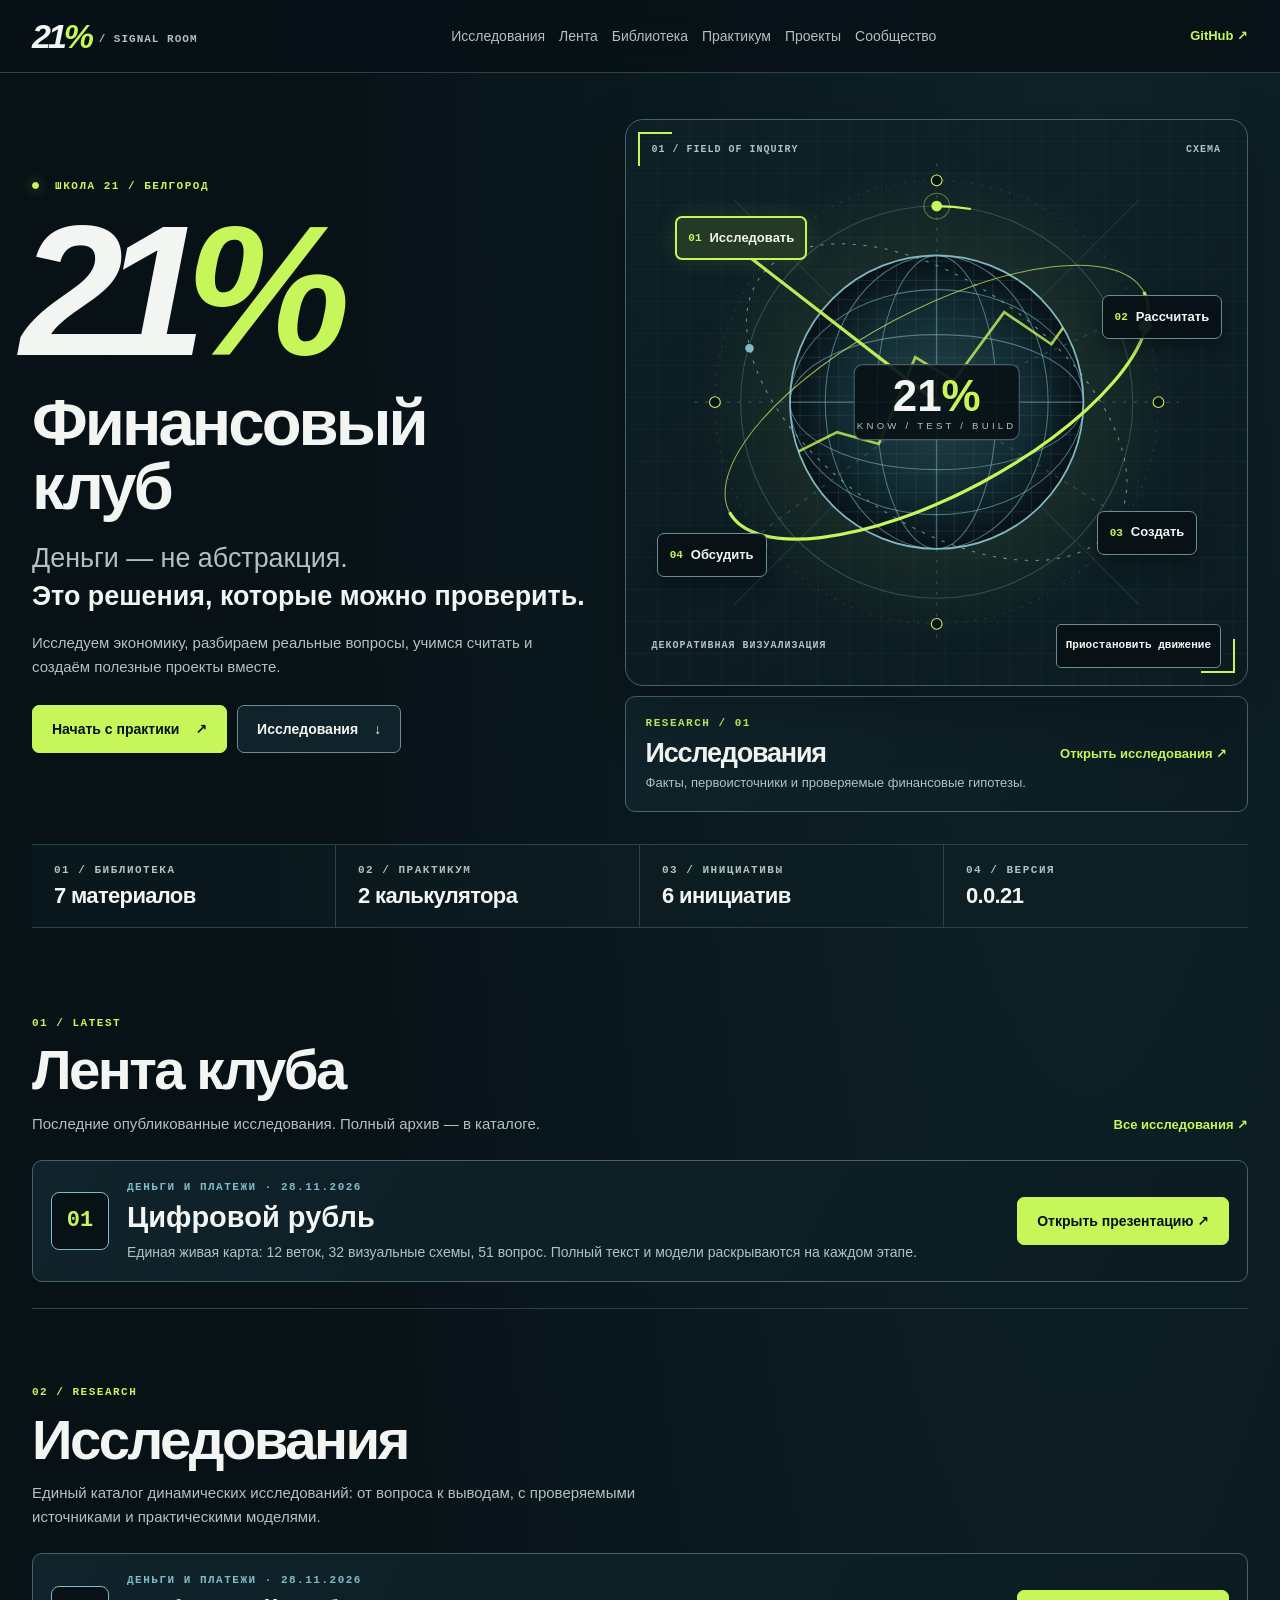
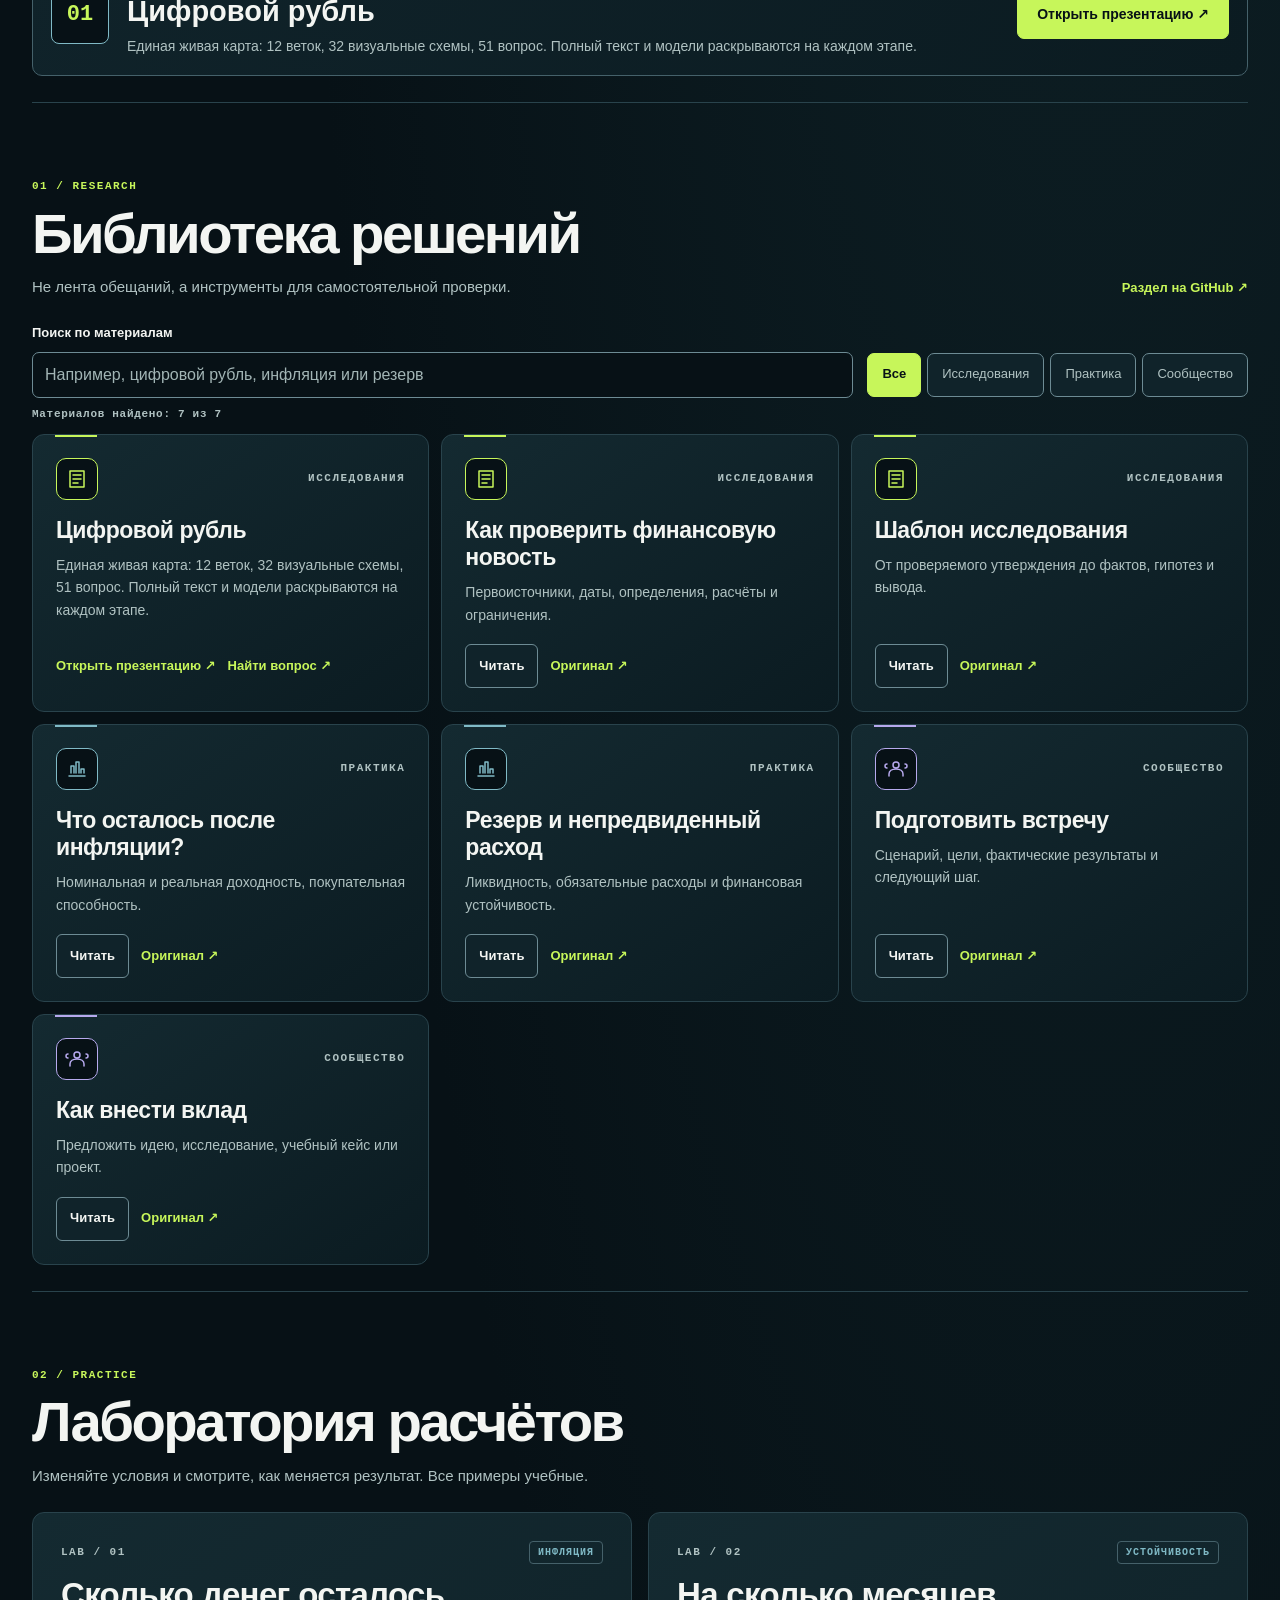
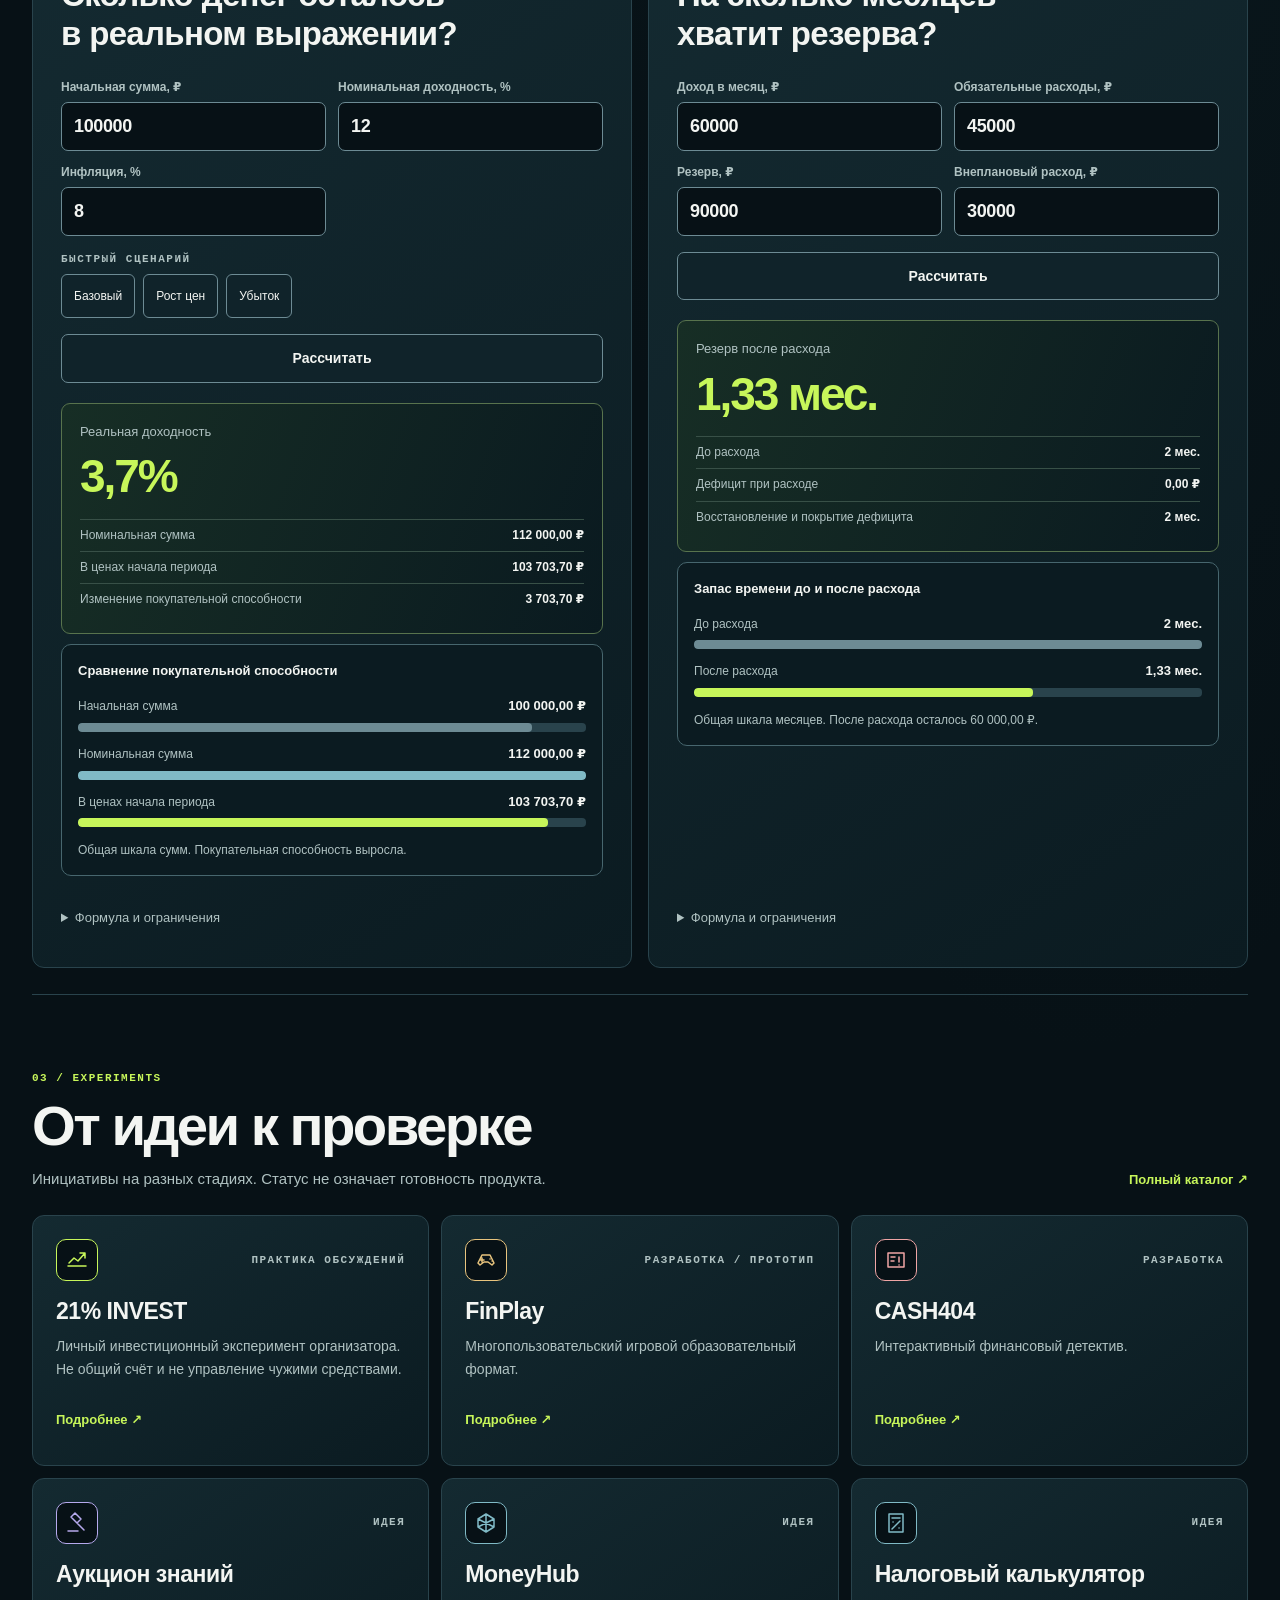
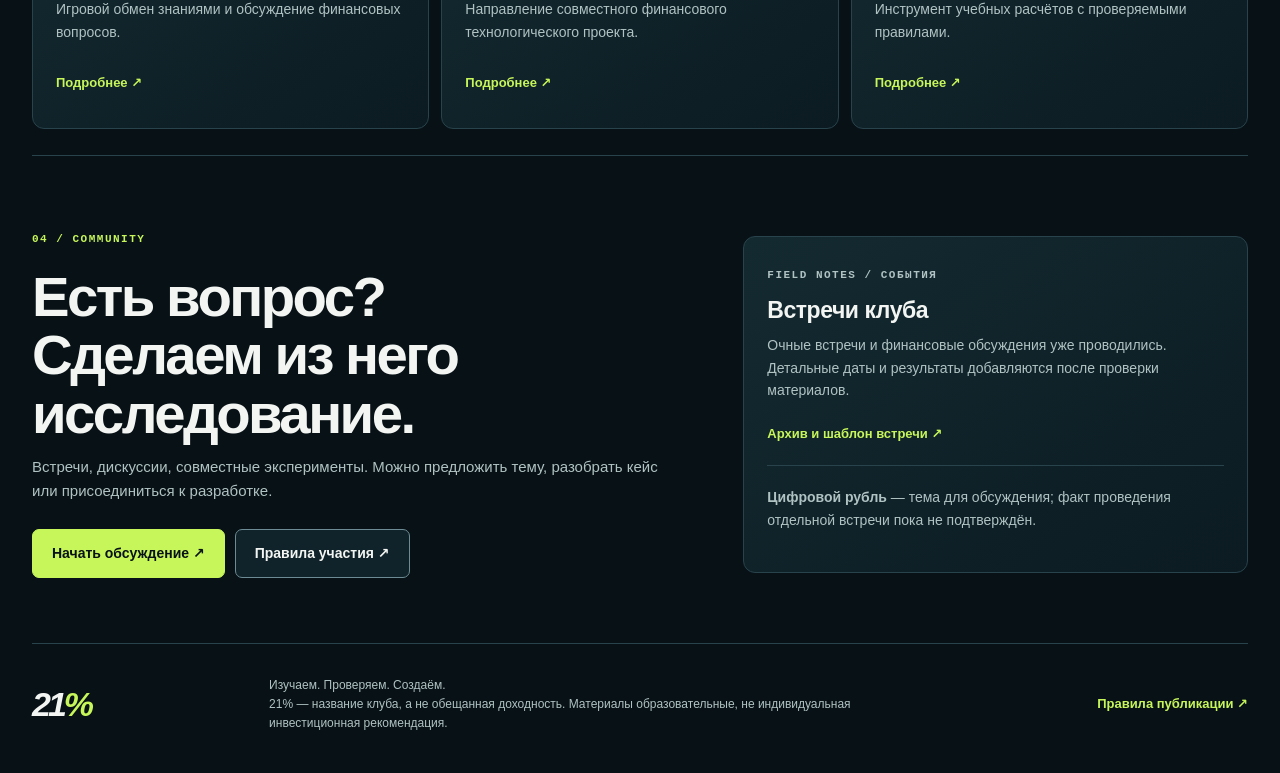
==== docs/index.html @ 333ff061 "v0.0.21 — Исправил проверку удалённой ветки замены" ====
<!doctype html>
<html lang="ru" data-motion="paused">
<head>
<meta charset="utf-8">
<meta name="viewport" content="width=device-width, initial-scale=1">
<meta name="description" content="Финансовый клуб 21% — исследования, практические задачи, эксперименты и сообщество Школы 21.">
<meta name="theme-color" content="#071116">
<link rel="canonical" href="https://sashido01.github.io/21percent/">
<meta property="og:type" content="website">
<meta property="og:locale" content="ru_RU">
<meta property="og:site_name" content="Финансовый клуб 21%">
<meta property="og:title" content="21% — SIGNAL ROOM | Финансовый клуб">
<meta property="og:description" content="Исследуем, рассчитываем, проверяем. Открытая финансовая лаборатория Школы 21.">
<meta property="og:url" content="https://sashido01.github.io/21percent/">
<meta property="og:image" content="https://sashido01.github.io/21percent/portal/social-preview.png">
<meta property="og:image:type" content="image/png">
<meta property="og:image:width" content="1280">
<meta property="og:image:height" content="640">
<meta property="og:image:alt" content="21% — Финансовый клуб Школы 21, SIGNAL ROOM.">
<meta name="twitter:card" content="summary_large_image">
<meta name="twitter:title" content="21% — SIGNAL ROOM | Финансовый клуб">
<meta name="twitter:description" content="Финансовая грамотность через практику и исследования.">
<meta name="twitter:image" content="https://sashido01.github.io/21percent/portal/social-preview.png">
<meta name="twitter:image:alt" content="21% — Финансовый клуб Школы 21.">

<title>21% — SIGNAL ROOM | Финансовый клуб</title>
<link rel="icon" href="portal/icon.svg" type="image/svg+xml">
<link rel="stylesheet" href="portal/style.css">
<script type="module" src="portal/app.mjs"></script>
</head>
<body>
<a class="skip" href="#main">Перейти к содержанию</a>
<header class="top">
 <div class="shell top-inner">
  <a class="wordmark" href="#main" aria-label="21% — главная">21<span>%</span><small> / SIGNAL ROOM</small></a>
  <nav class="nav" aria-label="Главная навигация"><a href="#research">Исследования</a><a href="#feed">Лента</a><a href="#library">Библиотека</a><a href="#practice">Практикум</a><a href="#projects">Проекты</a><a href="#community">Сообщество</a></nav>
  <a class="top-link" href="https://github.com/Sashido01/21percent">GitHub <span aria-hidden="true">↗</span></a>
 </div>
</header>
<main id="main" class="shell">
 <section class="hero" aria-labelledby="hero-title">
  <div class="hero-content">
   <div class="eyebrow"><span class="signal-dot"></span> ШКОЛА 21 / БЕЛГОРОД</div>
   <h1 id="hero-title"><span class="hero-mark">21<span>%</span></span><span class="hero-title">Финансовый<br>клуб</span></h1>
   <p class="hero-lead">Деньги — не абстракция.<br><strong>Это решения, которые можно проверить.</strong></p>
   <p class="hero-desc">Исследуем экономику, разбираем реальные вопросы, учимся считать и создаём полезные проекты вместе.</p>
   <div class="actions"><a class="button primary" href="#practice">Начать с практики <span aria-hidden="true">↗</span></a><a class="button secondary" href="#research">Исследования <span aria-hidden="true">↓</span></a></div>
  </div>
  <div class="map-stack">
  <div class="hero-map" id="signal-map" data-module="research">
   <div class="map-head"><span>01 / FIELD OF INQUIRY</span><span>СХЕМА</span></div>
   <svg class="map-art" viewBox="0 0 580 480" role="img" aria-labelledby="map-title map-desc">
    <title id="map-title">Исследовательское ядро 21%</title><desc id="map-desc">Абстрактная сфера, четыре узла и орбитальные траектории. Не рыночные данные.</desc>
    <defs>
     <radialGradient id="core"><stop stop-color="#25454a"/><stop offset=".65" stop-color="#112a31"/><stop offset="1" stop-color="#071116"/></radialGradient>
     <radialGradient id="light"><stop stop-color="#c7f65a" stop-opacity=".15"/><stop offset="1" stop-color="#c7f65a" stop-opacity="0"/></radialGradient>
     <pattern id="mesh" width="18" height="18" patternUnits="userSpaceOnUse"><path d="M18 0H0V18" fill="none" stroke="#365259" stroke-width=".6"/></pattern>
     <clipPath id="sphereclip"><circle cx="290" cy="240" r="137"/></clipPath>
    </defs>
    <circle cx="290" cy="240" r="226" fill="url(#light)"/>
    <g stroke="#314e56" fill="none"><circle cx="290" cy="240" r="207" stroke-dasharray="1 8"/><circle cx="290" cy="240" r="183"/><path d="M290 17V463M64 240H516" stroke-dasharray="3 7"/><path d="M101 51L479 429M479 51L101 429" opacity=".5"/></g>
    <circle cx="290" cy="240" r="137" fill="url(#core)" stroke="#80bac6" stroke-width="1.6"/>
    <g clip-path="url(#sphereclip)"><rect x="145" y="95" width="290" height="290" fill="url(#mesh)"/><g fill="none" stroke="#80bac6" stroke-opacity=".55"><ellipse cx="290" cy="240" rx="56" ry="137"/><ellipse cx="290" cy="240" rx="104" ry="137"/><ellipse cx="290" cy="240" rx="137" ry="63"/><ellipse cx="290" cy="240" rx="137" ry="105"/><path d="M153 240H427M290 103V377"/></g><path d="M129 302L197 268 236 279 270 198 306 220 353 156 397 186 451 110" fill="none" stroke="#c7f65a" stroke-width="2.5" opacity=".8"/></g>
    <g transform="rotate(-28 290 240)"><ellipse cx="290" cy="240" rx="219" ry="86" fill="none" stroke="#c7f65a" stroke-opacity=".7"/><path d="M71 240A219 86 0 0 0 509 240" fill="none" stroke="#c7f65a" stroke-width="3"/><circle cx="495" cy="269" r="6" fill="#c7f65a"/></g>
    <g transform="rotate(35 290 240)"><ellipse cx="290" cy="240" rx="202" ry="112" fill="none" stroke="#80bac6" stroke-dasharray="3 7" stroke-opacity=".72"/><circle cx="118" cy="299" r="4" fill="#80bac6"/></g>
    <g class="orbital" fill="#c7f65a"><circle cx="290" cy="57" r="5"/><circle cx="290" cy="57" r="12" fill="none" stroke="#c7f65a" opacity=".4"/><path d="M290 57A183 183 0 0 1 473 240" fill="none" stroke="#c7f65a" stroke-width="2" stroke-dasharray="32 256"/></g>
    <g fill="#071116" stroke="#c7f65a"><circle cx="290" cy="33" r="5"/><circle cx="497" cy="240" r="5"/><circle cx="290" cy="447" r="5"/><circle cx="83" cy="240" r="5"/></g>
    <g class="core-routes" fill="none" aria-hidden="true"><path class="core-route" data-route="research" d="M290 240L112 102"/><path class="core-route" data-route="practice" d="M290 240L480 155"/><path class="core-route" data-route="projects" d="M290 240L475 355"/><path class="core-route" data-route="community" d="M290 240L108 375"/></g>
    <g font-family="Arial,sans-serif" text-anchor="middle"><rect x="213" y="205" width="154" height="70" rx="8" fill="#071116" fill-opacity=".9" stroke="#45616a"/><text x="290" y="248" font-size="41" font-weight="800" fill="#f3f5f2">21<tspan fill="#c7f65a">%</tspan></text><text x="290" y="265" font-size="9" fill="#b0c2c2" letter-spacing="3">KNOW / TEST / BUILD</text></g>
   </svg>
   <a class="node n1" href="#research" data-module-select="research"><b>01</b> Исследовать</a>
   <a class="node n2" href="#practice" data-module-select="practice"><b>02</b> Рассчитать</a>
   <a class="node n3" href="#projects" data-module-select="projects"><b>03</b> Создать</a>
   <a class="node n4" href="#community" data-module-select="community"><b>04</b> Обсудить</a>
   <div class="map-foot"><span>ДЕКОРАТИВНАЯ ВИЗУАЛИЗАЦИЯ</span><button id="motion-toggle" class="motion" type="button" aria-pressed="false" hidden>Приостановить движение</button></div>
  </div>
  <div class="core-preview" id="core-preview" hidden>
    <div class="core-preview-copy" aria-live="polite"><p class="micro" id="core-label">RESEARCH / 01</p><h2 id="core-title">Исследования</h2><p id="core-desc">Факты, первоисточники и проверяемые финансовые гипотезы.</p></div>
    <a class="core-enter" id="core-enter" href="#research">Открыть исследования <span aria-hidden="true">↗</span></a>
  </div>
 </div>
 </section>
 <div class="index-strip" aria-label="О платформе">
  <div><span class="micro">01 / БИБЛИОТЕКА</span><strong id="resource-count">Материалы</strong></div>
  <div><span class="micro">02 / ПРАКТИКУМ</span><strong>2 калькулятора</strong></div>
  <div><span class="micro">03 / ИНИЦИАТИВЫ</span><strong id="project-count">Каталог</strong></div>
  <div><span class="micro">04 / ВЕРСИЯ</span><strong id="version">0.0.21</strong></div>
 </div>
 <section id="feed" class="section" aria-labelledby="feed-title"><div class="section-head"><div><p class="eyebrow">01 / LATEST</p><h2 id="feed-title">Лента клуба</h2><p class="sub">Последние опубликованные исследования. Полный архив — в каталоге.</p></div><a class="text-link" href="#research">Все исследования ↗</a></div><div id="research-feed" class="research-list"><article class="research-entry"><span class="research-glyph" aria-hidden="true">01</span><div><p class="micro">ДЕНЬГИ И ПЛАТЕЖИ · <time datetime="2026-11-28">28.11.2026</time></p><h3>Цифровой рубль</h3><p>Единая живая карта: 12 веток, 32 визуальные схемы, 51 вопрос. Полный текст и модели раскрываются на каждом этапе.</p></div><a class="button primary" href="ruble/">Открыть презентацию ↗</a></article></div></section>
 <section id="research" class="section" aria-labelledby="research-title"><div class="section-head"><div><p class="eyebrow">02 / RESEARCH</p><h2 id="research-title">Исследования</h2><p class="sub">Единый каталог динамических исследований: от вопроса к выводам, с проверяемыми источниками и практическими моделями.</p></div></div><div id="research-catalog" class="research-list"><article class="research-entry"><span class="research-glyph" aria-hidden="true">01</span><div><p class="micro">ДЕНЬГИ И ПЛАТЕЖИ · <time datetime="2026-11-28">28.11.2026</time></p><h3>Цифровой рубль</h3><p>Единая живая карта: 12 веток, 32 визуальные схемы, 51 вопрос. Полный текст и модели раскрываются на каждом этапе.</p></div><a class="button primary" href="ruble/">Открыть презентацию ↗</a></article></div></section>
 <section id="library" class="section" aria-labelledby="library-title">
  <div class="section-head"><div><p class="eyebrow">01 / RESEARCH</p><h2 id="library-title">Библиотека решений</h2><p class="sub">Не лента обещаний, а инструменты для самостоятельной проверки.</p></div><a class="text-link" href="https://github.com/Sashido01/21percent/tree/main/research">Раздел на GitHub ↗</a></div>
  <div id="library-controls" class="library-controls" hidden><label class="search-label" for="search">Поиск по материалам</label><input id="search" type="search" placeholder="Например, цифровой рубль, инфляция или резерв" autocomplete="off" maxlength="100"><div class="filters" role="group" aria-label="Категория материала"><button type="button" data-filter="all" aria-pressed="true">Все</button><button type="button" data-filter="research" aria-pressed="false">Исследования</button><button type="button" data-filter="practice" aria-pressed="false">Практика</button><button type="button" data-filter="community" aria-pressed="false">Сообщество</button></div></div>
  <div class="search-feedback"><p id="search-status" class="micro" role="status" aria-live="polite"></p><button type="button" id="clear-search" class="clear-search" hidden>Сбросить поиск и фильтры</button></div>
  <div id="resource-grid" class="resource-grid"><article class="resource"><span class="micro">ИССЛЕДОВАНИЯ</span><h3>Цифровой рубль</h3><p>Динамическое исследование и 51 ответ в общей цепочке.</p><a href="ruble/">Открыть презентацию ↗</a><a href="ruble/#question-index">Найти вопрос ↗</a></article>
   <article class="resource"><span class="micro">ИССЛЕДОВАНИЯ</span><h3>Как проверить финансовую новость</h3><p>Методика проверки первоисточников, дат и допущений.</p><a href="https://github.com/Sashido01/21percent/blob/main/research/METHOD.md">Открыть материал ↗</a></article>
   <article class="resource"><span class="micro">ПРАКТИКА</span><h3>Что осталось после инфляции?</h3><p>Реальная доходность и покупательная способность.</p><a href="https://github.com/Sashido01/21percent/blob/main/practice/01-real-return.md">Открыть материал ↗</a></article>
   <article class="resource"><span class="micro">ПРАКТИКА</span><h3>Резерв и непредвиденный расход</h3><p>Финансовая устойчивость и восстановление резерва.</p><a href="https://github.com/Sashido01/21percent/blob/main/practice/02-reserve.md">Открыть материал ↗</a></article>
  </div>
 </section>
 <section id="practice" class="section" aria-labelledby="practice-title">
  <div class="section-head"><div><p class="eyebrow">02 / PRACTICE</p><h2 id="practice-title">Лаборатория расчётов</h2><p class="sub">Изменяйте условия и смотрите, как меняется результат. Все примеры учебные.</p></div></div>
  <div class="lab-grid">
   <article class="lab" aria-labelledby="real-title">
    <div class="lab-head"><span class="micro">LAB / 01</span><span class="tag">ИНФЛЯЦИЯ</span></div><h3 id="real-title">Сколько денег осталось<br>в реальном выражении?</h3>
    <form id="real-form"><div class="fields"><label>Начальная сумма, ₽<input id="capital" type="number" value="100000" min="0" max="1000000000000" step="any" required></label><label>Номинальная доходность, %<input id="nominal" type="number" value="12" min="-100" max="100000" step="any" required></label><label>Инфляция, %<input id="inflation" type="number" value="8" min="-99.99" max="100000" step="any" required></label></div><div class="scenario-group" aria-label="Быстрые сценарии" id="real-scenarios" hidden><span class="micro">Быстрый сценарий</span><div class="scenario-buttons"><button type="button" data-real-scenario="base">Базовый</button><button type="button" data-real-scenario="inflation">Рост цен</button><button type="button" data-real-scenario="loss">Убыток</button></div></div><button class="button secondary calc-submit" type="submit">Рассчитать</button></form>
    <div id="real-result" class="result" aria-live="polite"><span>Реальная доходность</span><strong id="real-rate">—</strong><dl><div><dt>Номинальная сумма</dt><dd id="real-nominal">—</dd></div><div><dt>В ценах начала периода</dt><dd id="real-value">—</dd></div><div><dt>Изменение покупательной способности</dt><dd id="real-delta">—</dd></div></dl></div>
    <figure id="real-chart" class="calc-chart" aria-labelledby="real-chart-title" hidden><figcaption id="real-chart-title">Сравнение покупательной способности</figcaption><div class="chart-rows"><div class="chart-row"><div class="chart-label"><span>Начальная сумма</span><strong id="real-chart-start-value">—</strong></div><div class="chart-track" aria-hidden="true"><div id="real-chart-start-bar" class="chart-bar reference" style="width:0%"></div></div></div><div class="chart-row"><div class="chart-label"><span>Номинальная сумма</span><strong id="real-chart-nominal-value">—</strong></div><div class="chart-track" aria-hidden="true"><div id="real-chart-nominal-bar" class="chart-bar nominal" style="width:0%"></div></div></div><div class="chart-row"><div class="chart-label"><span>В ценах начала периода</span><strong id="real-chart-real-value">—</strong></div><div class="chart-track" aria-hidden="true"><div id="real-chart-real-bar" class="chart-bar actual" style="width:0%"></div></div></div></div><p class="chart-note" id="real-chart-note">Длины полос пропорциональны суммам на общей шкале.</p></figure>
    <p id="real-error" class="error" role="alert" hidden></p>
    <details><summary>Формула и ограничения</summary><p>(1 + доходность / 100) / (1 + инфляция / 100) − 1. Инфляция выше −100%; доходность не ниже −100%. Без налогов, комиссий и дополнительных взносов; одинаковый период для ставок.</p></details>
   </article>
   <article class="lab" aria-labelledby="reserve-title">
    <div class="lab-head"><span class="micro">LAB / 02</span><span class="tag">УСТОЙЧИВОСТЬ</span></div><h3 id="reserve-title">На сколько месяцев<br>хватит резерва?</h3>
    <form id="reserve-form"><div class="fields"><label>Доход в месяц, ₽<input id="income" type="number" value="60000" min="0" max="1000000000000" step="any" required></label><label>Обязательные расходы, ₽<input id="expenses" type="number" value="45000" min="0.01" max="1000000000000" step="any" required></label><label>Резерв, ₽<input id="reserve" type="number" value="90000" min="0" max="1000000000000" step="any" required></label><label>Внеплановый расход, ₽<input id="shock" type="number" value="30000" min="0" max="1000000000000" step="any" required></label></div><button class="button secondary calc-submit" type="submit">Рассчитать</button></form>
    <div id="reserve-result" class="result" aria-live="polite"><span>Резерв после расхода</span><strong id="reserve-months">—</strong><dl><div><dt>До расхода</dt><dd id="reserve-before">—</dd></div><div><dt>Дефицит при расходе</dt><dd id="reserve-gap">—</dd></div><div><dt>Восстановление и покрытие дефицита</dt><dd id="reserve-recovery">—</dd></div></dl></div>
    <figure id="reserve-chart" class="calc-chart" aria-labelledby="reserve-chart-title" hidden><figcaption id="reserve-chart-title">Запас времени до и после расхода</figcaption><div class="chart-rows"><div class="chart-row"><div class="chart-label"><span>До расхода</span><strong id="reserve-chart-before-value">—</strong></div><div class="chart-track" aria-hidden="true"><div id="reserve-chart-before-bar" class="chart-bar reference" style="width:0%"></div></div></div><div class="chart-row"><div class="chart-label"><span>После расхода</span><strong id="reserve-chart-after-value">—</strong></div><div class="chart-track" aria-hidden="true"><div id="reserve-chart-after-bar" class="chart-bar actual" style="width:0%"></div></div></div></div><p class="chart-note" id="reserve-chart-note">Длины полос пропорциональны числу месяцев на общей шкале.</p></figure>
    <p id="reserve-error" class="error" role="alert" hidden></p>
    <details><summary>Формула и ограничения</summary><p>Остаток резерва / обязательные расходы. Срок восстановления = внеплановый расход / (доход − обязательные расходы), если разница положительная. При недостатке резерва показан дефицит. Нет универсальной рекомендации по размеру резерва.</p></details>
   </article>
  </div>
  <noscript><p>Для автоматического расчёта включите JavaScript. Формулы и учебные материалы доступны без него.</p></noscript>
 </section>
 <section id="projects" class="section" aria-labelledby="projects-title">
  <div class="section-head"><div><p class="eyebrow">03 / EXPERIMENTS</p><h2 id="projects-title">От идеи к проверке</h2><p class="sub">Инициативы на разных стадиях. Статус не означает готовность продукта.</p></div><a class="text-link" href="https://github.com/Sashido01/21percent/blob/main/projects/README.md">Полный каталог ↗</a></div>
  <div id="project-grid" class="project-grid"><article class="project"><span class="micro">ПРАКТИКА ОБСУЖДЕНИЙ</span><h3>21% INVEST</h3><p>Личный инвестиционный эксперимент организатора. Не общий счёт и не управление чужими деньгами.</p><a href="https://github.com/Sashido01/21percent/blob/main/projects/INVEST.md">Подробнее ↗</a></article></div>
 </section>
 <section id="community" class="section community" aria-labelledby="community-title">
  <div><p class="eyebrow">04 / COMMUNITY</p><h2 id="community-title">Есть вопрос?<br>Сделаем из него исследование.</h2><p class="sub">Встречи, дискуссии, совместные эксперименты. Можно предложить тему, разобрать кейс или присоединиться к разработке.</p><div class="actions"><a class="button primary" href="https://github.com/Sashido01/21percent/discussions">Начать обсуждение ↗</a><a class="button secondary" href="https://github.com/Sashido01/21percent/blob/main/CONTRIBUTING.md">Правила участия ↗</a></div></div>
  <div class="community-note"><span class="micro">FIELD NOTES / СОБЫТИЯ</span><h3>Встречи клуба</h3><p>Очные встречи и финансовые обсуждения уже проводились. Детальные даты и результаты добавляются после проверки материалов.</p><a class="text-link" href="https://github.com/Sashido01/21percent/blob/main/events/README.md">Архив и шаблон встречи ↗</a><hr><p><strong>Цифровой рубль</strong> — тема для обсуждения; факт проведения отдельной встречи пока не подтверждён.</p></div>
 </section>
</main>
<footer class="shell footer"><a class="wordmark" href="#main">21<span>%</span></a><p>Изучаем. Проверяем. Создаём.<br>21% — название клуба, а не обещанная доходность. Материалы образовательные, не индивидуальная инвестиционная рекомендация.</p><a class="text-link" href="https://github.com/Sashido01/21percent/blob/main/docs/PUBLISHING.md">Правила публикации ↗</a></footer>
<dialog id="reader" class="reader" aria-labelledby="reader-title"><div class="reader-head"><div><p id="reader-category" class="micro"></p><h2 id="reader-title"></h2></div><button id="reader-close" type="button" class="reader-close" aria-label="Закрыть материал">×</button></div><div id="reader-body" class="reader-body"></div><div class="reader-footer"><a id="reader-source" class="button secondary" href="https://github.com/Sashido01/21percent">Полный оригинал на GitHub ↗</a></div></dialog>
</body>
</html>
---- docs/portal/style.css ----
:root{color-scheme:dark;--ink:#071116;--panel:#10232a;--panel2:#0b1b21;--paper:#f3f5f2;--muted:#b0c2c2;--line:#45616a;--subline:#29434c;--signal:#c7f65a;--cyan:#80bac6;--radius:18px;--shadow:0 22px 60px #0004;font-family:Inter,Arial,system-ui,sans-serif}
*,*::before,*::after{box-sizing:border-box}html{scroll-behavior:smooth;scroll-padding-top:90px}body{margin:0;background:radial-gradient(ellipse at 85% 0%,#17353b80,transparent 52rem),var(--ink);color:var(--paper);line-height:1.6}a{color:inherit;text-decoration:none}a:hover{text-decoration:underline;text-underline-offset:4px}button,input{font:inherit}button{cursor:pointer}button[hidden],*[hidden]{display:none!important}a:focus-visible,button:focus-visible,input:focus-visible,summary:focus-visible{outline:3px solid var(--signal);outline-offset:4px}button:disabled{cursor:default;opacity:.65}button,input{color:inherit}.shell{width:min(1320px,calc(100% - 64px));margin-inline:auto}.skip{position:fixed;top:8px;left:12px;z-index:100;background:var(--signal);color:var(--ink);padding:12px;transform:translateY(-180%)}.skip:focus{transform:none}.top{border-bottom:1px solid var(--subline);background:#071116e8;position:sticky;top:0;z-index:10;backdrop-filter:blur(14px)}.top-inner{display:flex;align-items:center;justify-content:space-between;gap:20px;min-height:72px}.wordmark{font-size:34px;font-weight:900;font-style:italic;letter-spacing:-3px;white-space:nowrap;line-height:1}.wordmark span,.hero-mark span{color:var(--signal)}.wordmark small{font:600 11px monospace;letter-spacing:1px;color:var(--muted);vertical-align:middle}.nav{display:flex;gap:24px;font-size:14px}.nav a{color:var(--muted)}.nav a:hover{color:var(--paper)}.top-link,.text-link{font-size:13px;color:var(--signal);font-weight:650}.hero{min-height:650px;display:grid;grid-template-columns:minmax(0,1fr) minmax(0,1.12fr);align-items:center;gap:36px;padding:46px 0 32px}.hero-content{min-width:0}.eyebrow,.micro{font:600 11px/1.5 ui-monospace,Consolas,monospace;letter-spacing:1.5px;color:var(--muted);text-transform:uppercase}.eyebrow{color:var(--signal);margin:0 0 20px}.signal-dot{display:inline-block;border:1px solid var(--signal);background:var(--signal);width:7px;height:7px;border-radius:50%;margin-right:8px;box-shadow:0 0 13px #c7f65a77}h1,h2,h3,p{margin-top:0}h1{margin:0 0 20px;line-height:1.02;letter-spacing:-.04em}.hero-mark{display:block;font-size:clamp(98px,14.5vw,206px);font-style:italic;font-weight:900;letter-spacing:-.11em;line-height:.83;margin:0 0 23px -.065em;padding-right:.12em}.hero-title{font-size:clamp(37px,5.1vw,72px);letter-spacing:-.045em;line-height:.98;font-weight:770}.hero-lead{font-size:clamp(18px,2.1vw,27px);line-height:1.42;max-width:560px;margin-bottom:15px;color:var(--muted)}.hero-lead strong{color:var(--paper);font-weight:700}.hero-desc,.sub{color:var(--muted);font-size:15px;max-width:650px}.actions{display:flex;flex-wrap:wrap;gap:10px;margin-top:26px}.button{display:inline-flex;align-items:center;justify-content:center;gap:16px;min-height:46px;padding:12px 19px;border-radius:7px;font-weight:700;font-size:14px;border:1px solid transparent;transition:background .18s,border-color .18s,transform .18s;text-decoration:none!important}.button:hover{transform:translateY(-2px)}.primary{color:#071116;background:var(--signal);border-color:var(--signal)}.primary:hover{background:#defc99}.secondary{background:#10232a;border-color:var(--line);color:var(--paper)}.secondary:hover{border-color:var(--signal);background:#1b343a}.hero-map{position:relative;isolation:isolate;min-width:0;aspect-ratio:1.1;display:flex;align-items:center;justify-content:center;background:linear-gradient(135deg,#10242b99,#07111644),repeating-linear-gradient(0deg,transparent 0 31px,#29434c55 31px 32px),repeating-linear-gradient(90deg,transparent 0 31px,#29434c55 31px 32px);border:1px solid var(--line);border-radius:var(--radius);box-shadow:var(--shadow);overflow:hidden}.hero-map:before,.hero-map:after{position:absolute;width:34px;height:34px;content:"";pointer-events:none;z-index:2}.hero-map:before{left:12px;top:12px;border-left:2px solid var(--signal);border-top:2px solid var(--signal)}.hero-map:after{right:12px;bottom:12px;border-right:2px solid var(--signal);border-bottom:2px solid var(--signal)}.map-head,.map-foot{position:absolute;left:26px;right:26px;display:flex;align-items:center;justify-content:space-between;gap:8px;font:600 10px/1.4 monospace;letter-spacing:1px;color:var(--muted);z-index:3}.map-head{top:23px}.map-foot{bottom:17px}.map-art{width:100%;height:auto;display:block;pointer-events:none}.orbital{transform-origin:290px 240px;animation:orbit 18s linear infinite}@keyframes orbit{to{transform:rotate(360deg)}}[data-motion=paused] .orbital{animation-play-state:paused}.motion{min-height:36px;background:#071116;border:1px solid var(--line);border-radius:5px;padding:6px 9px;color:var(--paper);font-size:11px}.node{position:absolute;padding:10px 12px;min-height:44px;display:flex;align-items:center;gap:8px;background:#071116ee;border:1px solid #577477;border-radius:7px;font-size:13px;font-weight:700;box-shadow:0 8px 20px #0005;transition:background .18s,border-color .18s;white-space:nowrap}.node:hover{background:#1b3537;border-color:var(--signal);text-decoration:none}.node b{font:700 11px monospace;color:var(--signal)}.n1{top:17%;left:8%}.n2{top:31%;right:4%}.n3{bottom:23%;right:8%}.n4{bottom:19%;left:5%}.index-strip{display:grid;grid-template-columns:repeat(4,minmax(0,1fr));border-block:1px solid var(--subline);background:#0e202580;margin-bottom:12px}.index-strip>div{padding:17px 22px;border-right:1px solid var(--subline);display:grid;gap:5px}.index-strip>div:last-child{border:0}.index-strip strong{font-size:22px;line-height:1.2;letter-spacing:-.03em}.section{padding:75px 0 26px;border-bottom:1px solid var(--subline);scroll-margin-top:12px}.section-head{display:flex;align-items:end;justify-content:space-between;gap:20px;margin-bottom:24px}.section-head .eyebrow{margin-bottom:10px}h2{font-size:clamp(31px,4.4vw,58px);font-weight:770;line-height:1.04;letter-spacing:-.045em;margin-bottom:12px}.sub{margin-bottom:0}.section-head>.text-link{white-space:nowrap}.library-controls{display:grid;grid-template-columns:minmax(220px,1fr) auto;gap:8px 14px;align-items:center}.search-label{font-size:13px;font-weight:650;grid-column:1/-1}.library-controls input,.fields input{width:100%;background:#071116;border:1px solid var(--line);border-radius:7px;min-height:46px;padding:9px 12px;color:var(--paper)}.library-controls input::placeholder{color:#a2b5b5}.filters{display:flex;flex-wrap:wrap;gap:6px}.filters button{min-height:42px;background:#10232a;border:1px solid var(--line);padding:8px 14px;border-radius:7px;color:var(--muted);font-size:13px}.filters button[aria-pressed=true]{background:var(--signal);border-color:var(--signal);color:var(--ink);font-weight:700}.filters button:hover{border-color:var(--signal)}#search-status{min-height:20px;margin:12px 0;letter-spacing:.7px;text-transform:none}.resource-grid{display:grid;grid-template-columns:repeat(3,minmax(0,1fr));gap:12px}.resource,.project,.lab,.community-note{background:linear-gradient(145deg,#142a31,#0b1b21);border:1px solid var(--subline);border-radius:12px;padding:23px;min-width:0;position:relative}.resource{min-height:205px;display:flex;flex-direction:column;overflow:hidden}.resource:after{position:absolute;content:"";height:2px;width:42px;top:0;left:22px;background:var(--signal)}.resource h3,.project h3,.lab h3,.community-note h3{font-size:23px;line-height:1.18;letter-spacing:-.02em;margin:12px 0 10px}.resource p,.project p,.community-note p{font-size:14px;color:var(--muted);margin-bottom:18px}.resource a,.project a{color:var(--signal);font-size:13px;font-weight:700;margin-top:auto}.empty{grid-column:1/-1;background:var(--panel2);border:1px dashed var(--line);padding:24px;border-radius:12px;color:var(--muted)}.lab-grid{display:grid;grid-template-columns:repeat(2,minmax(0,1fr));gap:16px}.lab{padding:28px;display:flex;flex-direction:column}.lab-head{display:flex;justify-content:space-between;gap:8px;align-items:center}.tag{font:600 10px monospace;letter-spacing:1px;border:1px solid var(--line);padding:5px 8px;border-radius:4px;color:var(--cyan)}.lab h3{font-size:clamp(24px,3vw,33px);margin-bottom:24px}.fields{display:grid;grid-template-columns:repeat(2,minmax(0,1fr));gap:12px}.fields label{display:flex;flex-direction:column;gap:5px;font-size:12px;font-weight:600;color:var(--muted);min-width:0}.fields input{font-size:18px;font-weight:600;letter-spacing:-.02em;min-width:0;min-height:48px}.calc-submit{margin-top:16px;width:100%}.result{margin:20px 0 10px;border:1px solid #58734d;background:linear-gradient(110deg,#172e25,#0a1a20);padding:18px;border-radius:9px;min-height:220px;overflow-wrap:anywhere}.result>span{display:block;font-size:13px;color:var(--muted)}.result>strong{display:block;font-size:clamp(28px,4vw,46px);font-weight:800;letter-spacing:-.045em;line-height:1.2;color:var(--signal);margin:7px 0 14px;font-variant-numeric:tabular-nums}.result dl{margin:0}.result dl>div{display:flex;justify-content:space-between;gap:12px;padding:6px 0;border-top:1px solid #385047;font-size:12px}.result dt{color:var(--muted)}.result dd{margin:0;text-align:right;font-weight:650;font-variant-numeric:tabular-nums}.error{color:#ffb7ac;font-weight:600;font-size:14px}.lab details{margin-top:auto;padding-top:8px}.lab summary{cursor:pointer;font-size:13px;color:var(--muted);padding:10px 0}.lab details p{font-size:13px;color:var(--muted);margin-bottom:0}.project-grid{display:grid;grid-template-columns:repeat(3,minmax(0,1fr));gap:12px}.project{display:flex;flex-direction:column;min-height:180px}.project .micro{color:var(--cyan)}.community{display:grid;grid-template-columns:1.35fr 1fr;align-items:center;gap:30px;padding-bottom:65px}.community-note hr{border:0;border-top:1px solid var(--subline);margin:20px 0}.footer{display:flex;align-items:center;justify-content:space-between;gap:24px;padding:32px 0 40px}.footer p{margin:0;font-size:12px;color:var(--muted);max-width:650px}.footer .text-link{flex-shrink:0}.footer .wordmark{flex-shrink:0}
@media(max-width:1050px){.hero{min-height:0;gap:22px;padding:36px 0}.hero-mark{font-size:clamp(90px,14vw,160px)}.wordmark small{display:none}.nav{gap:14px}.library-controls{grid-template-columns:1fr}.section{padding-top:52px}.node{font-size:11px;padding:8px;min-height:38px}.map-head,.map-foot{font-size:8px}.hero-map{aspect-ratio:1}.index-strip>div{padding:15px}}
@media(max-width:760px){html{scroll-padding-top:20px}.shell{width:calc(100% - 32px)}.top{position:static}.top-inner{flex-wrap:wrap;gap:12px;min-height:0;padding:16px 0}.top-link{margin-left:auto}.nav{order:3;width:100%;display:flex;gap:8px 14px;flex-wrap:wrap;font-size:13px}.hero{display:grid;grid-template-columns:1fr;padding:34px 0 24px}.hero-mark{font-size:clamp(108px,25vw,180px)}.hero-title{font-size:clamp(40px,8vw,64px)}.hero-desc{max-width:none}.hero-map{aspect-ratio:1.05}.map-head,.map-foot{left:16px;right:16px}.map-foot{bottom:10px}.node{min-height:44px;max-width:47%;font-size:12px}.n1{left:5%;top:14%}.n2{right:4%;top:30%}.n3{right:5%;bottom:24%}.n4{left:4%;bottom:18%}.index-strip{grid-template-columns:repeat(2,minmax(0,1fr))}.index-strip>div:nth-child(2){border-right:0}.index-strip>div:nth-child(-n+2){border-bottom:1px solid var(--subline)}.index-strip strong{font-size:20px}.section-head{display:block}.section-head>.text-link{display:inline-block;margin-top:12px}.resource-grid,.lab-grid,.project-grid,.community{grid-template-columns:1fr}.lab{padding:20px}.section{padding-top:48px}.footer{align-items:start;flex-direction:column;gap:15px}.community{gap:18px}.community-note{padding:20px}}
@media(max-width:370px){.shell{width:calc(100% - 24px)}.node{font-size:11px;gap:4px}.map-foot>span{display:none}.map-foot{justify-content:end}.fields{grid-template-columns:1fr}.index-strip>div{padding:12px 9px}.micro{letter-spacing:.8px}.actions>.button{width:100%}}
@media(prefers-reduced-motion:reduce){html{scroll-behavior:auto}*,*::before,*::after{animation:none!important;transition:none!important}.button:hover{transform:none}}

/* 0.0.8: functional signal core and visible control boundaries. */
:root{--control-line:#6d8b94}.map-stack{min-width:0;display:grid;gap:10px}.hero-map{width:100%}.core-preview{min-width:0;display:grid;grid-template-columns:1fr auto;gap:16px;align-items:center;background:linear-gradient(125deg,#10232a,#0b1b21);border:1px solid #47666e;border-radius:10px;padding:18px 20px}.core-preview-copy{min-width:0}.core-preview .micro{color:var(--signal);margin:0 0 7px}.core-preview h2{font-size:clamp(21px,2.2vw,27px);margin:0 0 6px;line-height:1.12}.core-preview-copy>p:last-child{font-size:13px;color:var(--muted);margin:0;line-height:1.4}.core-enter{font-size:13px;color:var(--signal);font-weight:700;display:inline-flex;min-height:44px;align-items:center;gap:8px;max-width:170px;line-height:1.35}.node{border-color:var(--control-line);min-height:44px}.node[aria-pressed=true]{background:#243a26;color:var(--paper);border:2px solid var(--signal);padding:9px 11px;box-shadow:0 0 22px #c7f65a22}.core-route{stroke:#54727b;stroke-width:1.4;stroke-dasharray:4 6;opacity:.4;transition:stroke .2s,opacity .2s}.hero-map[data-module=research] [data-route=research],.hero-map[data-module=practice] [data-route=practice],.hero-map[data-module=projects] [data-route=projects],.hero-map[data-module=community] [data-route=community]{stroke:var(--signal);stroke-width:3;stroke-dasharray:none;opacity:.95}.nav a[aria-current=location]{color:var(--signal);text-decoration:underline;text-underline-offset:6px;text-decoration-thickness:2px}.fields input,.library-controls input,.filters button,.secondary,.motion{border-color:var(--control-line)}.filters button,.motion{min-height:44px}.motion{font-size:11px}.nav a{padding-block:7px}
@media(max-width:1050px){.node[aria-pressed=true]{padding:7px}.core-preview{grid-template-columns:1fr}.core-enter{max-width:none;min-height:44px}.core-preview{gap:5px}}
@media(max-width:760px){.core-preview{grid-template-columns:1fr auto}.core-enter{max-width:132px}.nav a{padding-block:8px}}
@media(max-width:470px){.core-preview{grid-template-columns:1fr;padding:15px}.core-enter{max-width:none}.core-preview-copy>p:last-child{font-size:14px}}
@media(prefers-reduced-motion:reduce){.core-route{transition:none}}

/* 0.0.9: accessible, proportional financial comparisons. */
.calc-chart{margin:0 0 14px;padding:16px;border:1px solid #47666e;border-radius:10px;background:#0b1b21;min-width:0}.calc-chart[hidden]{display:none}.calc-chart figcaption{font-size:13px;color:var(--paper);font-weight:700;margin:0 0 14px}.chart-rows{display:grid;gap:12px}.chart-row{display:grid;gap:6px}.chart-label{display:flex;align-items:baseline;justify-content:space-between;gap:10px;font-size:12px;color:var(--muted);font-variant-numeric:tabular-nums}.chart-label strong{font-size:13px;color:var(--paper);text-align:right;overflow-wrap:anywhere;min-width:0}.chart-track{height:9px;border-radius:4px;background:#29434c;overflow:hidden}.chart-bar{height:100%;min-width:0;border-radius:4px;transition:width .24s ease;background:var(--signal)}.chart-bar.reference{background:#6d8b94}.chart-bar.nominal{background:#80bac6}.chart-bar.actual{background:#c7f65a}.calc-chart[data-outcome=negative] .chart-bar.actual{background:#ef9a9a}.chart-note{font-size:12px;line-height:1.5;margin:14px 0 0;color:var(--muted);overflow-wrap:anywhere}.calc-chart[data-outcome=negative] .chart-note{color:#ffc2c2}.scenario-group{display:grid;gap:7px;margin-top:15px}.scenario-group[hidden]{display:none}.scenario-buttons{display:flex;gap:8px;flex-wrap:wrap}.scenario-buttons button{min-height:44px;padding:8px 12px;background:#10232a;color:var(--paper);border:1px solid var(--control-line);border-radius:6px;font:inherit;font-size:12px;cursor:pointer}.scenario-buttons button:hover{border-color:var(--signal);color:var(--signal)}.scenario-buttons button:focus-visible{outline:2px solid var(--signal);outline-offset:3px}@media(prefers-reduced-motion:reduce){.chart-bar{transition:none}}

/* Editorial library and initiative identities */
.card-top{display:flex;align-items:center;justify-content:space-between;gap:12px;margin-bottom:5px}.card-glyph{width:42px;height:42px;padding:8px;color:var(--card-accent,var(--signal));border:1px solid currentColor;border-radius:10px;background:#071116;flex:none}.card-top .micro{text-align:right;line-height:1.4;color:var(--muted)}.resource,.project{--card-accent:#c7f65a;transition:border-color .2s,background .2s}.resource[data-kind=practice],.project[data-kind=tax],.project[data-kind=moneyhub]{--card-accent:#80bac6}.resource[data-kind=community],.project[data-kind=auction]{--card-accent:#b6a9ed}.project[data-kind=finplay]{--card-accent:#e8c47e}.project[data-kind=cash404]{--card-accent:#f0a5a5}.resource:after{background:var(--card-accent)}.resource:hover,.project:hover{border-color:var(--card-accent)}.card-actions{display:flex;flex-wrap:wrap;align-items:center;gap:12px;margin-top:auto}.card-actions a{margin-top:0;display:inline-flex;align-items:center;min-height:44px}.reader-open,.clear-search,.reader-close{min-height:44px;padding:7px 13px;border:1px solid var(--control-line);border-radius:6px;background:#10232a;color:var(--paper);font:inherit;font-size:13px;font-weight:700;cursor:pointer}.reader-open:hover,.clear-search:hover,.reader-close:hover{border-color:var(--signal);color:var(--signal)}.search-feedback{display:flex;align-items:center;justify-content:space-between;gap:8px;flex-wrap:wrap;margin-block:8px}.search-feedback #search-status{margin:0}.resource mark{background:#c7f65a;color:#071116;border-radius:2px;padding:0 .06em}.reader{color:var(--paper);width:min(760px,calc(100% - 24px));max-height:88vh;padding:0;border:1px solid var(--control-line);border-radius:14px;background:#0b1b21;box-shadow:0 24px 100px #000a;overflow:auto}.reader::backdrop{background:#000b;backdrop-filter:blur(5px)}.reader-head{display:flex;justify-content:space-between;gap:16px;align-items:start;padding:24px;border-bottom:1px solid var(--subline)}.reader-head h2{font-size:clamp(24px,4vw,38px);margin:0;overflow-wrap:anywhere}.reader-head .micro{color:var(--signal);margin:0 0 8px}.reader-close{font-size:24px;min-width:44px;padding:0}.reader-body{padding:24px;color:var(--muted);font-size:15px;line-height:1.7;overflow-wrap:anywhere}.reader-body h3{font-size:20px;color:var(--paper);margin:1.1em 0 .45em}.reader-body li{padding-bottom:5px}.reader-footer{padding:16px 24px;border-top:1px solid var(--subline)}@media(max-width:470px){.reader-head,.reader-body,.reader-footer{padding:16px}.reader-body{font-size:14px}.reader-footer .button{width:100%}}

/* 0.0.12: larger navigation targets and stable tablet/mobile geometry. */
.nav a{display:inline-flex;align-items:center;min-height:44px;padding-block:8px}.nav a:focus-visible,.reader-open:focus-visible,.reader-close:focus-visible,.clear-search:focus-visible,.core-enter:focus-visible{outline:2px solid var(--signal);outline-offset:3px}.nav{flex-wrap:wrap}.reader{max-width:calc(100% - 24px)}.node{min-height:44px}.map-foot .motion{max-width:100%;white-space:normal}.reader-head>div{min-width:0}.reader-close{flex-shrink:0}.reader-body li{overflow-wrap:anywhere}
@media(min-width:761px) and (max-width:900px){.hero{grid-template-columns:minmax(0,1fr);gap:28px}.hero-content{max-width:680px}.map-stack{width:100%;max-width:680px}.hero-map{aspect-ratio:1.25}.core-preview{grid-template-columns:1fr auto}.resource-grid,.project-grid{grid-template-columns:repeat(2,minmax(0,1fr))}.lab-grid{grid-template-columns:1fr}}


/* Shared editorial feed and research catalog; no topic-specific header. */
.research-list{display:grid;gap:10px}.research-entry{display:grid;grid-template-columns:58px minmax(0,1fr) auto;gap:18px;align-items:center;padding:18px;border:1px solid var(--line);border-radius:10px;background:linear-gradient(120deg,#10232a,#0b1b21);min-width:0}.research-glyph{display:grid;place-items:center;aspect-ratio:1;border:1px solid var(--cyan);border-radius:8px;color:var(--signal);font:700 22px monospace;background:#071116}.research-entry .micro{color:var(--cyan);margin:0 0 5px}.research-entry h3{font-size:clamp(21px,2.4vw,29px);line-height:1.2;margin:0 0 6px}.research-entry p:last-child{color:var(--muted);font-size:14px;margin:0}.research-entry .button{text-align:center}.nav{gap:14px}.nav a[aria-current=page]{color:var(--signal);text-decoration:underline;text-underline-offset:5px}@media(max-width:1050px){.nav{gap:8px 12px}.top-inner{gap:10px}.research-entry{grid-template-columns:48px minmax(0,1fr)}.research-entry .button{grid-column:2;justify-self:start}}@media(max-width:520px){.research-entry{grid-template-columns:minmax(0,1fr);padding:14px;gap:10px}.research-glyph{display:none}.research-entry .button{grid-column:1;justify-self:stretch}.nav{gap:4px 12px}.nav a{font-size:12px}}
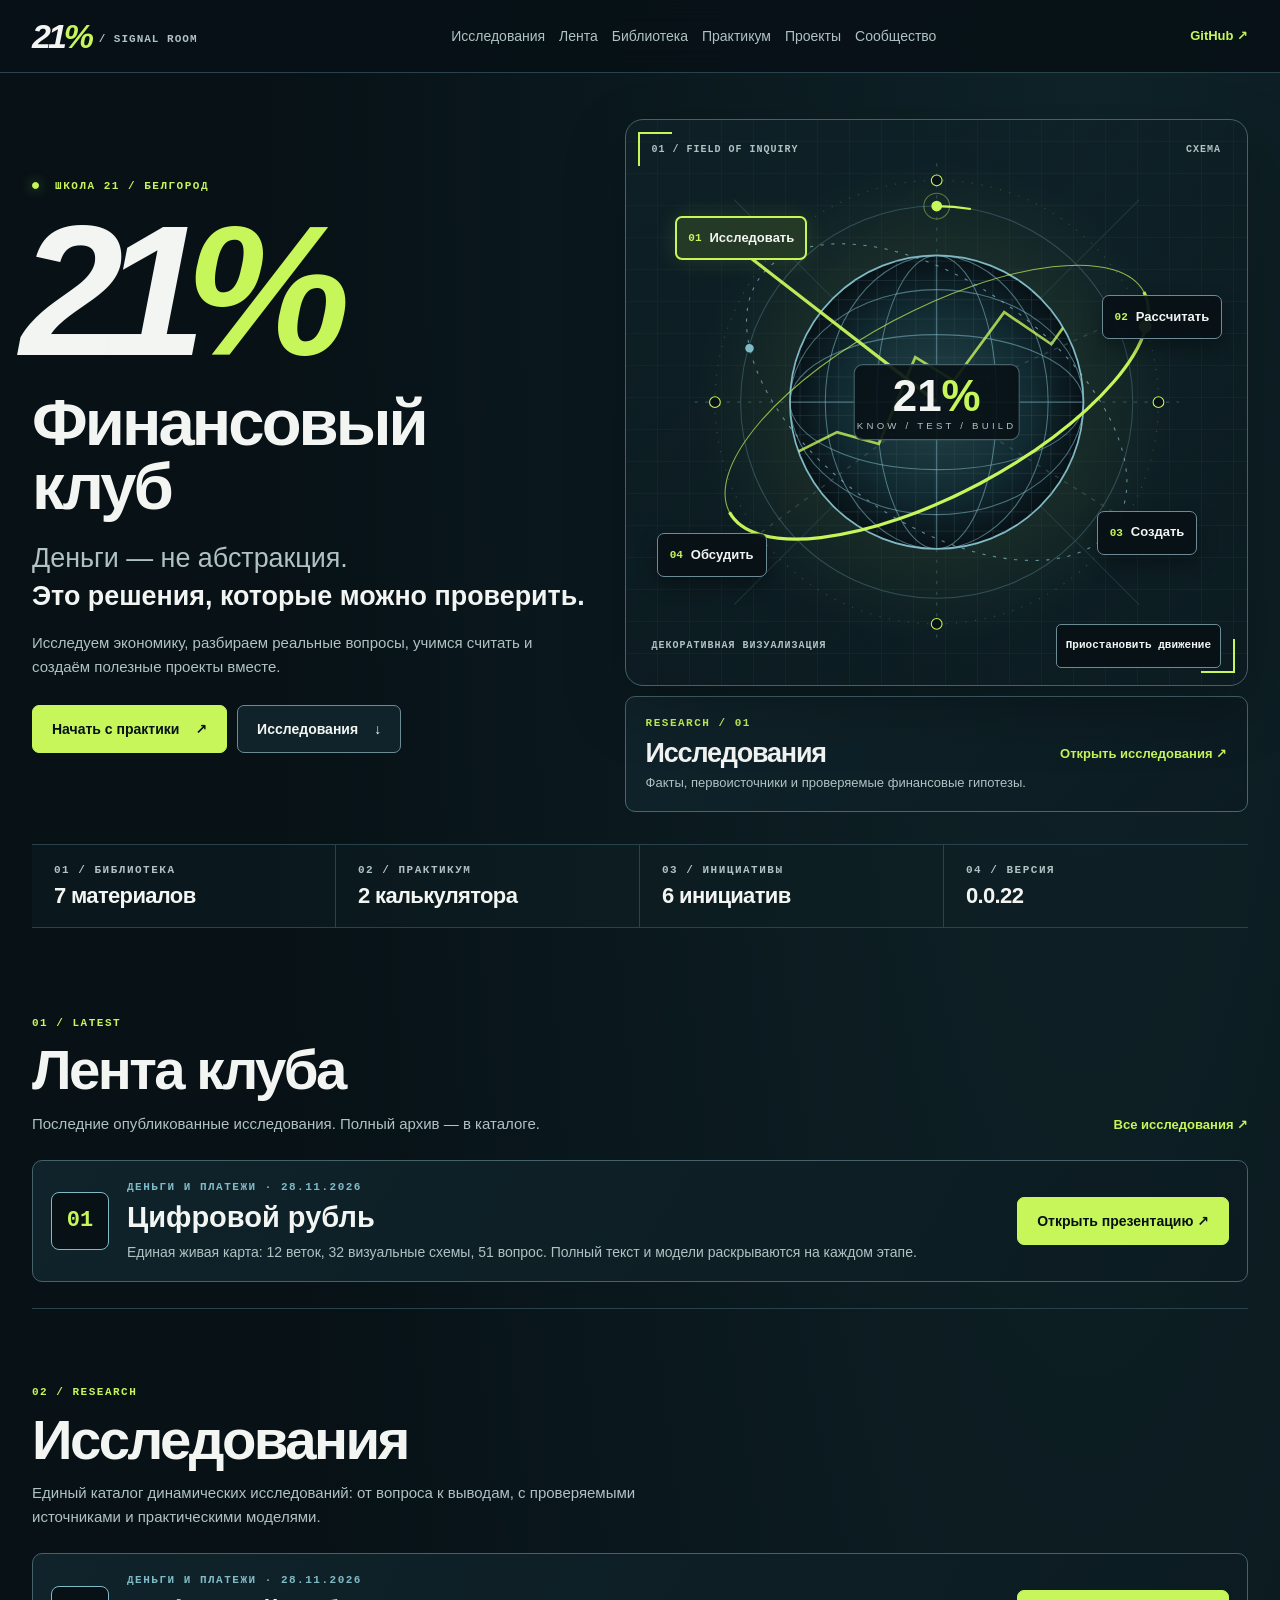
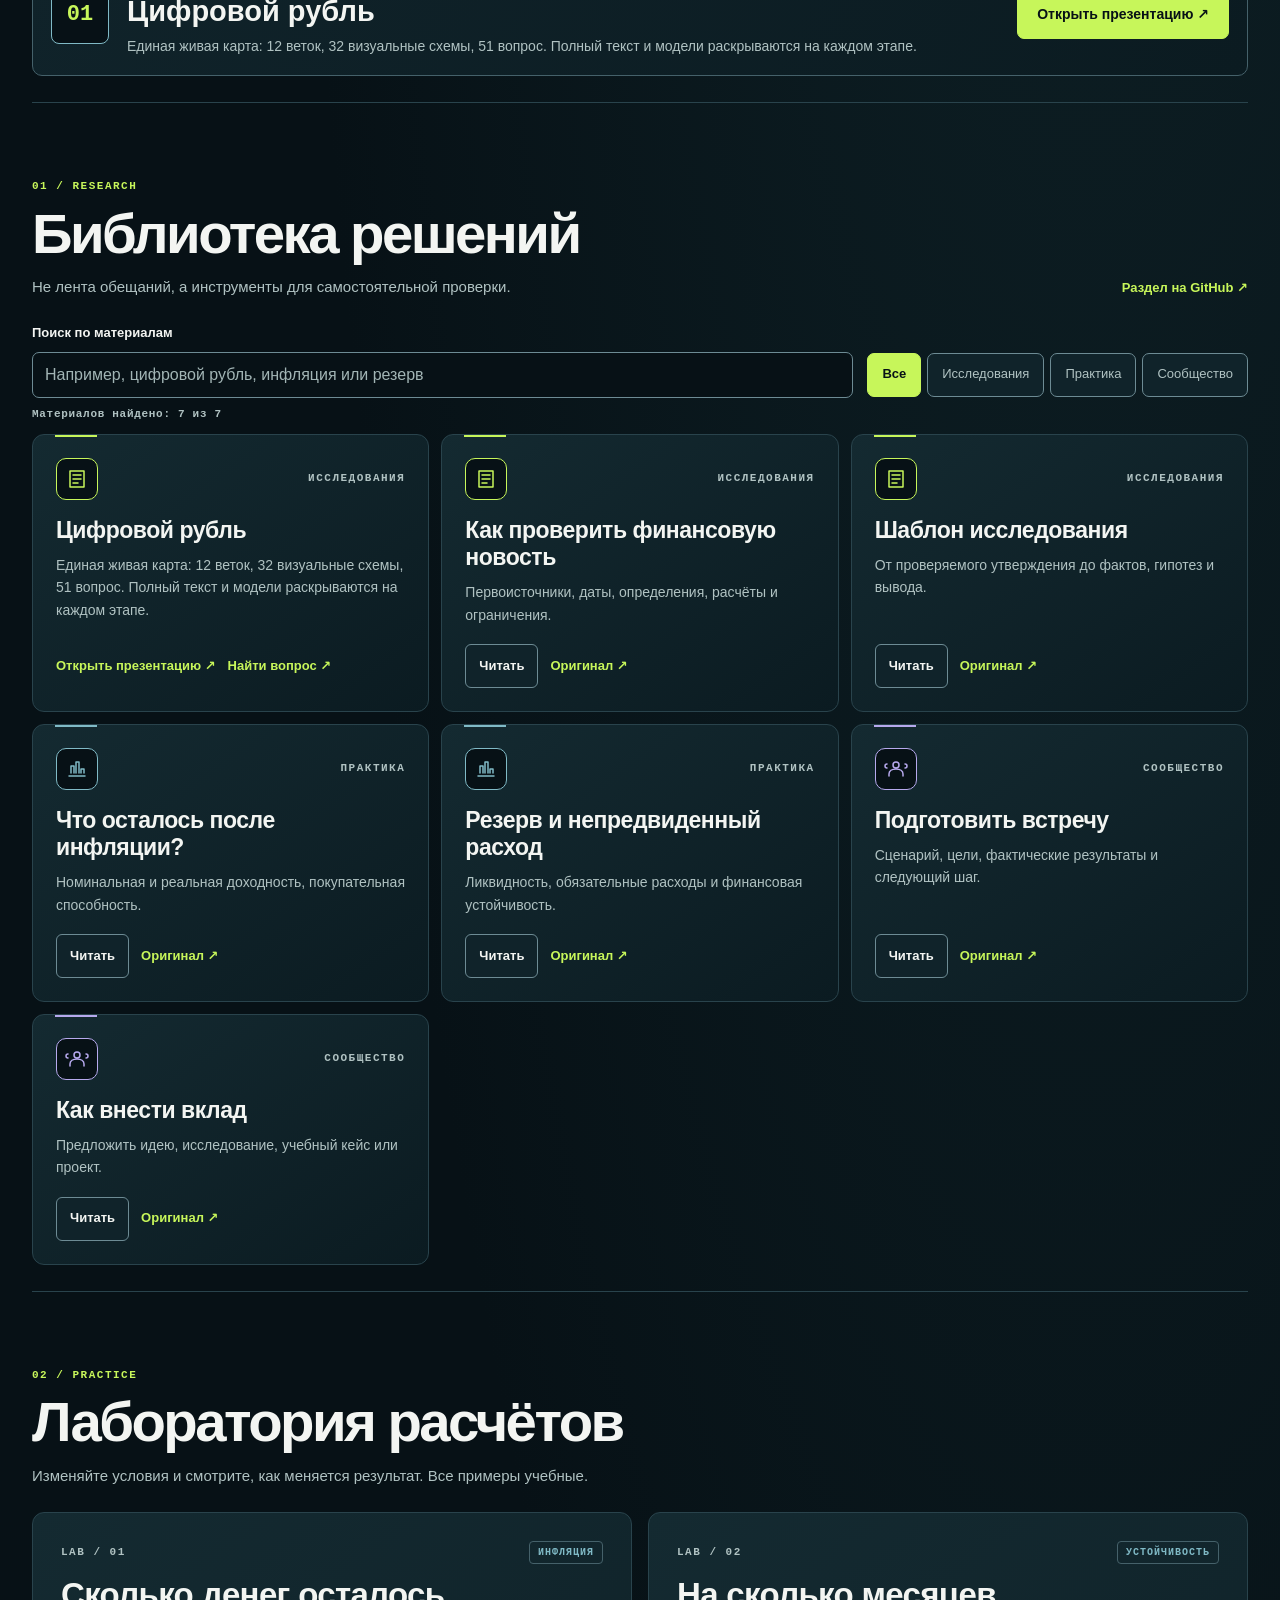
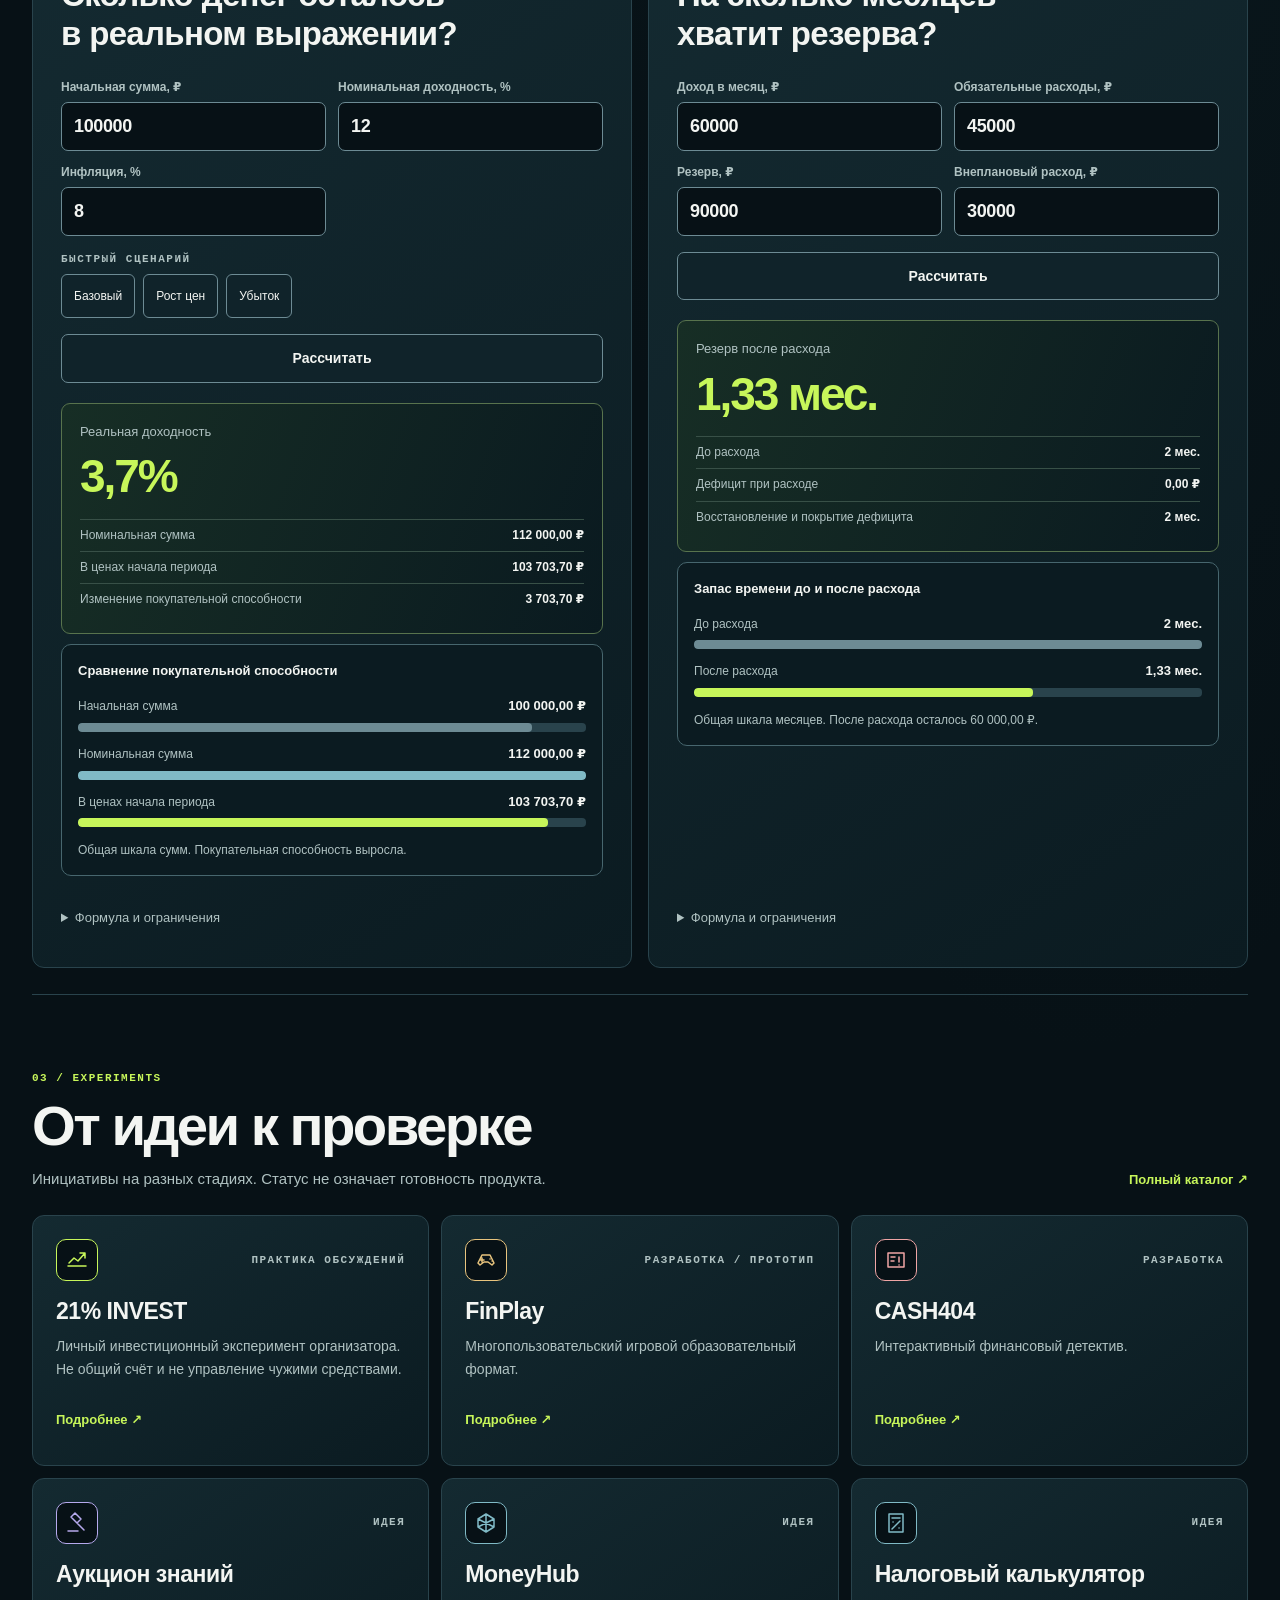
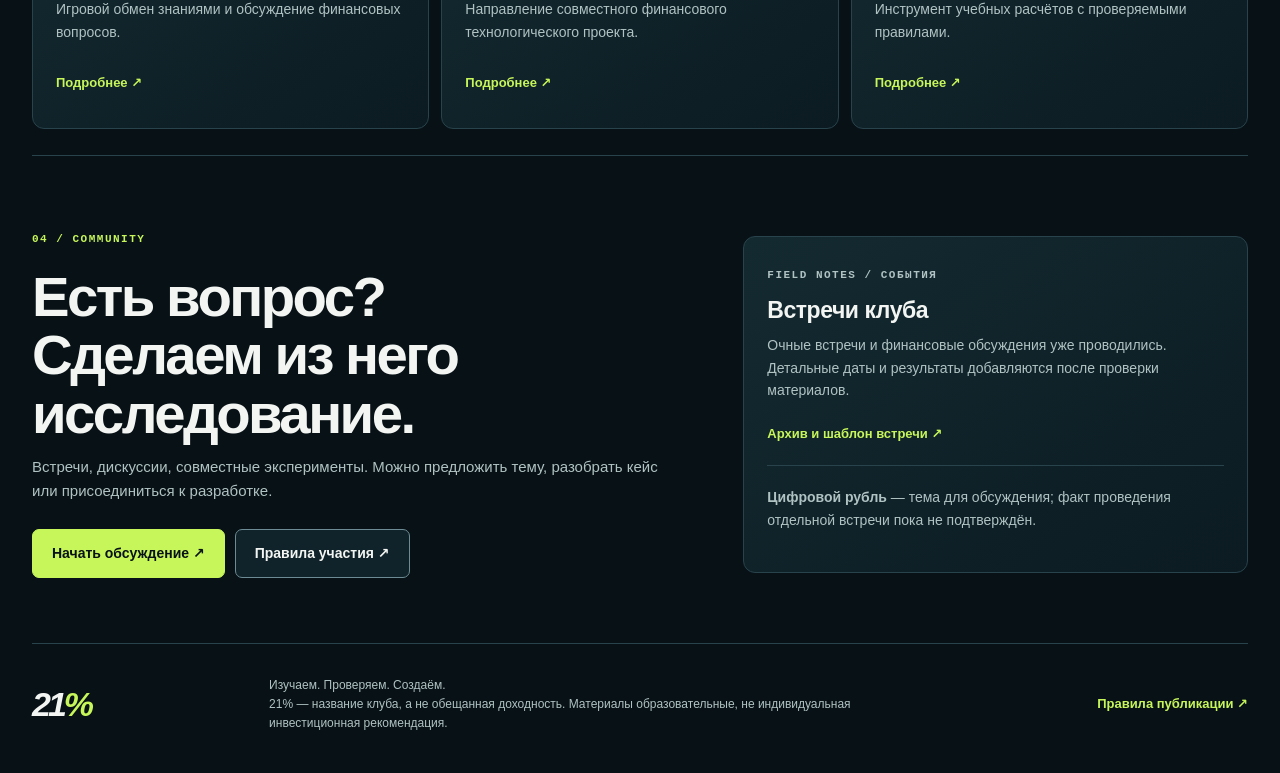
==== commit ad7becad: "v0.0.22 — Переделал вступление цифрового рубля" ====
--- a/docs/index.html
+++ b/docs/index.html
@@ -84,7 +84,7 @@
   <div><span class="micro">01 / БИБЛИОТЕКА</span><strong id="resource-count">Материалы</strong></div>
   <div><span class="micro">02 / ПРАКТИКУМ</span><strong>2 калькулятора</strong></div>
   <div><span class="micro">03 / ИНИЦИАТИВЫ</span><strong id="project-count">Каталог</strong></div>
-  <div><span class="micro">04 / ВЕРСИЯ</span><strong id="version">0.0.21</strong></div>
+  <div><span class="micro">04 / ВЕРСИЯ</span><strong id="version">0.0.22</strong></div>
  </div>
  <section id="feed" class="section" aria-labelledby="feed-title"><div class="section-head"><div><p class="eyebrow">01 / LATEST</p><h2 id="feed-title">Лента клуба</h2><p class="sub">Последние опубликованные исследования. Полный архив — в каталоге.</p></div><a class="text-link" href="#research">Все исследования ↗</a></div><div id="research-feed" class="research-list"><article class="research-entry"><span class="research-glyph" aria-hidden="true">01</span><div><p class="micro">ДЕНЬГИ И ПЛАТЕЖИ · <time datetime="2026-11-28">28.11.2026</time></p><h3>Цифровой рубль</h3><p>Единая живая карта: 12 веток, 32 визуальные схемы, 51 вопрос. Полный текст и модели раскрываются на каждом этапе.</p></div><a class="button primary" href="ruble/">Открыть презентацию ↗</a></article></div></section>
  <section id="research" class="section" aria-labelledby="research-title"><div class="section-head"><div><p class="eyebrow">02 / RESEARCH</p><h2 id="research-title">Исследования</h2><p class="sub">Единый каталог динамических исследований: от вопроса к выводам, с проверяемыми источниками и практическими моделями.</p></div></div><div id="research-catalog" class="research-list"><article class="research-entry"><span class="research-glyph" aria-hidden="true">01</span><div><p class="micro">ДЕНЬГИ И ПЛАТЕЖИ · <time datetime="2026-11-28">28.11.2026</time></p><h3>Цифровой рубль</h3><p>Единая живая карта: 12 веток, 32 визуальные схемы, 51 вопрос. Полный текст и модели раскрываются на каждом этапе.</p></div><a class="button primary" href="ruble/">Открыть презентацию ↗</a></article></div></section>
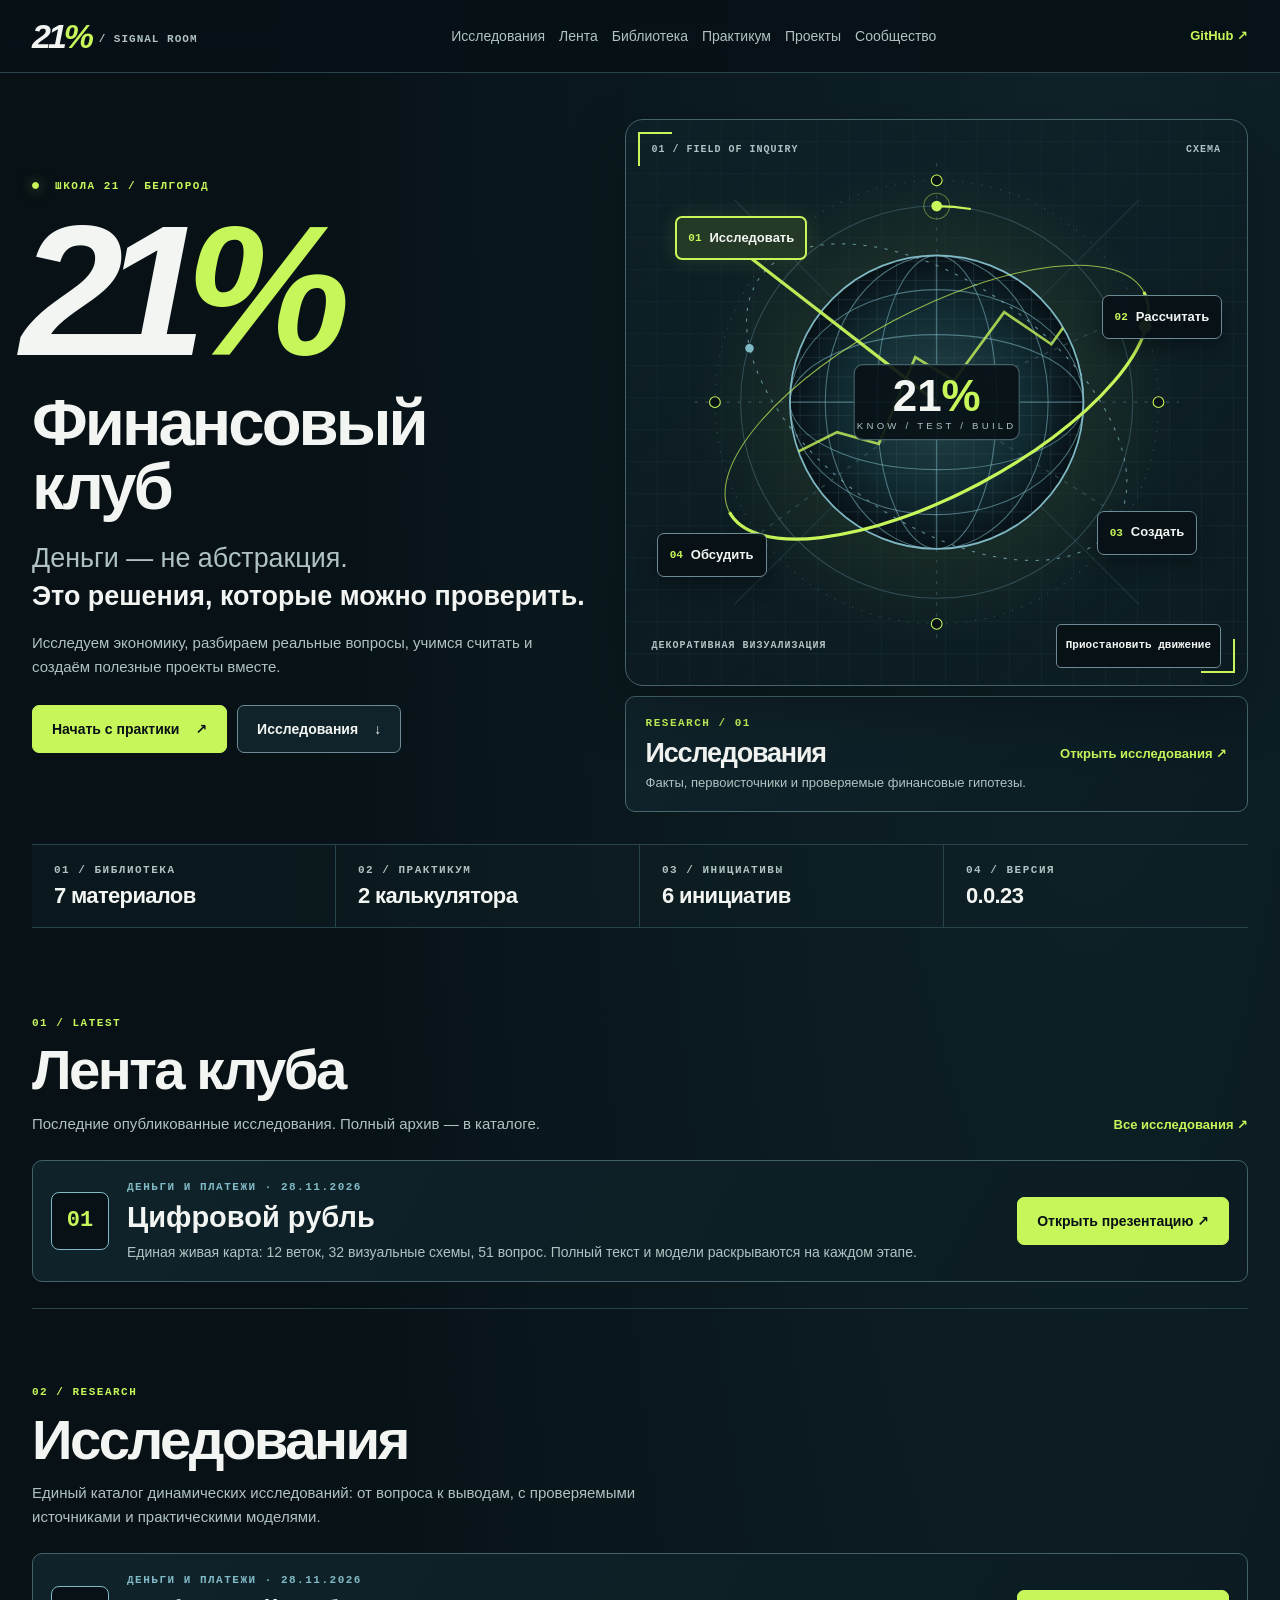
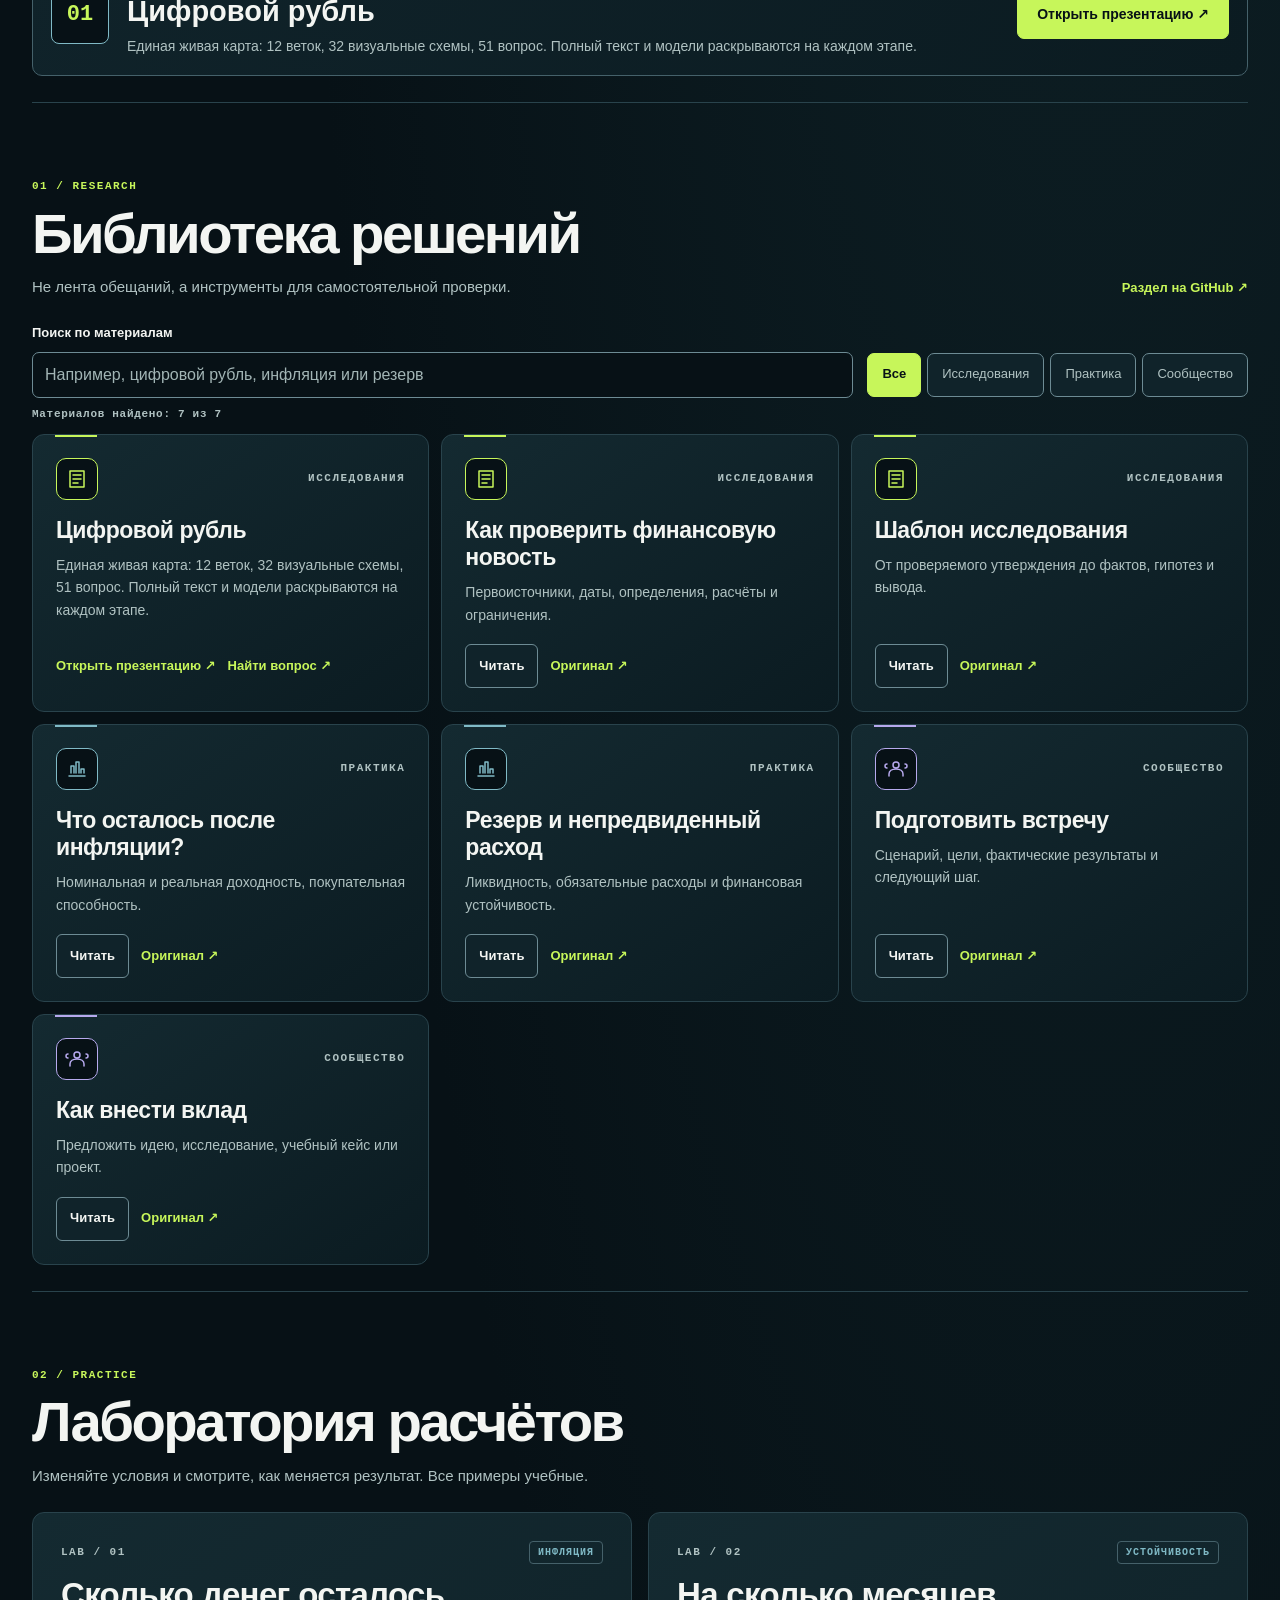
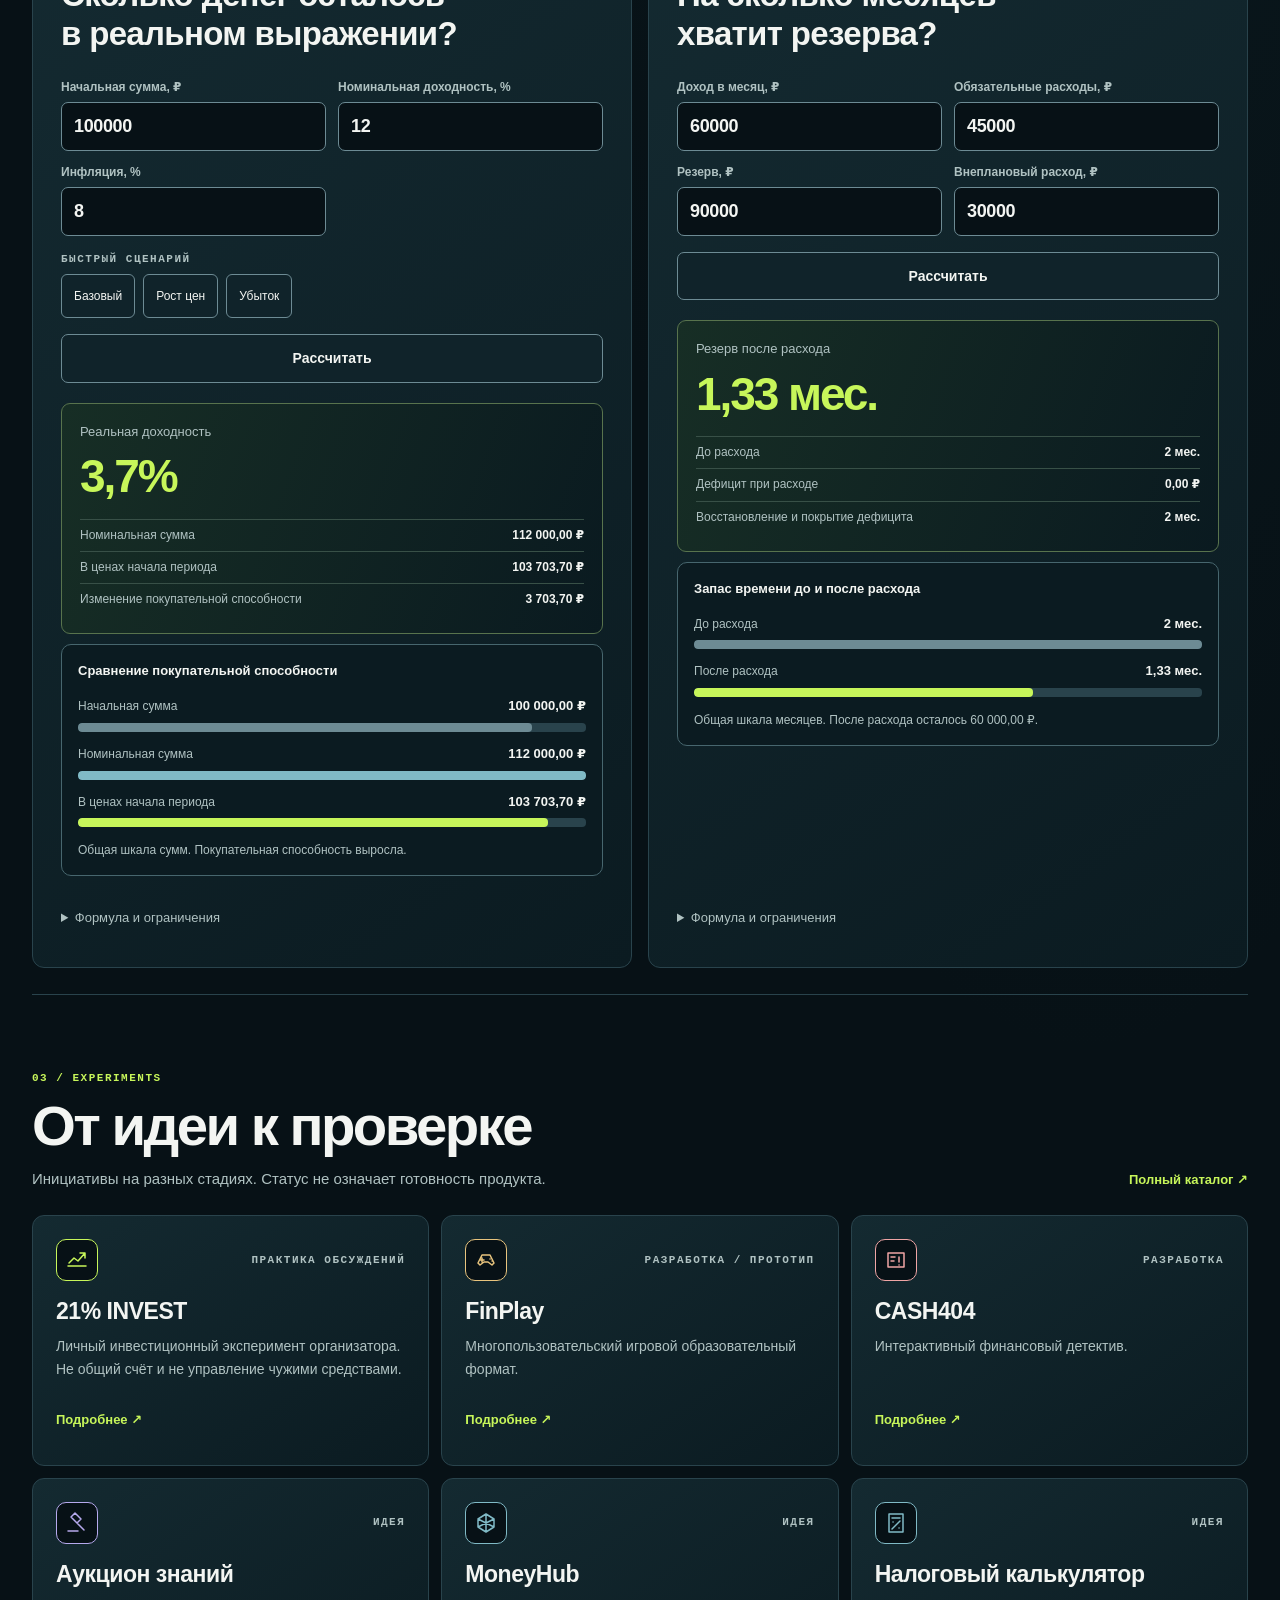
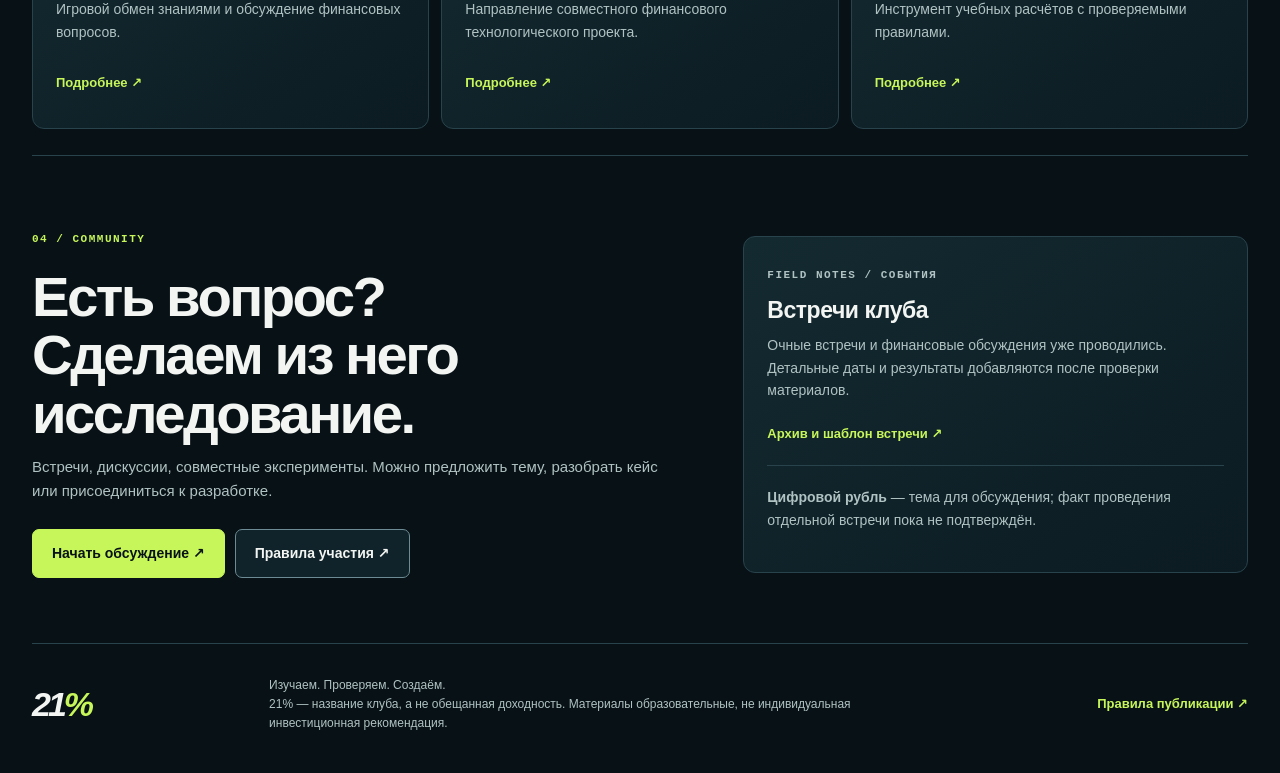
==== commit 58318244: "v0.0.23 — Сократил заголовок и убрал лишний блок" ====
--- a/docs/index.html
+++ b/docs/index.html
@@ -84,7 +84,7 @@
   <div><span class="micro">01 / БИБЛИОТЕКА</span><strong id="resource-count">Материалы</strong></div>
   <div><span class="micro">02 / ПРАКТИКУМ</span><strong>2 калькулятора</strong></div>
   <div><span class="micro">03 / ИНИЦИАТИВЫ</span><strong id="project-count">Каталог</strong></div>
-  <div><span class="micro">04 / ВЕРСИЯ</span><strong id="version">0.0.22</strong></div>
+  <div><span class="micro">04 / ВЕРСИЯ</span><strong id="version">0.0.23</strong></div>
  </div>
  <section id="feed" class="section" aria-labelledby="feed-title"><div class="section-head"><div><p class="eyebrow">01 / LATEST</p><h2 id="feed-title">Лента клуба</h2><p class="sub">Последние опубликованные исследования. Полный архив — в каталоге.</p></div><a class="text-link" href="#research">Все исследования ↗</a></div><div id="research-feed" class="research-list"><article class="research-entry"><span class="research-glyph" aria-hidden="true">01</span><div><p class="micro">ДЕНЬГИ И ПЛАТЕЖИ · <time datetime="2026-11-28">28.11.2026</time></p><h3>Цифровой рубль</h3><p>Единая живая карта: 12 веток, 32 визуальные схемы, 51 вопрос. Полный текст и модели раскрываются на каждом этапе.</p></div><a class="button primary" href="ruble/">Открыть презентацию ↗</a></article></div></section>
  <section id="research" class="section" aria-labelledby="research-title"><div class="section-head"><div><p class="eyebrow">02 / RESEARCH</p><h2 id="research-title">Исследования</h2><p class="sub">Единый каталог динамических исследований: от вопроса к выводам, с проверяемыми источниками и практическими моделями.</p></div></div><div id="research-catalog" class="research-list"><article class="research-entry"><span class="research-glyph" aria-hidden="true">01</span><div><p class="micro">ДЕНЬГИ И ПЛАТЕЖИ · <time datetime="2026-11-28">28.11.2026</time></p><h3>Цифровой рубль</h3><p>Единая живая карта: 12 веток, 32 визуальные схемы, 51 вопрос. Полный текст и модели раскрываются на каждом этапе.</p></div><a class="button primary" href="ruble/">Открыть презентацию ↗</a></article></div></section>
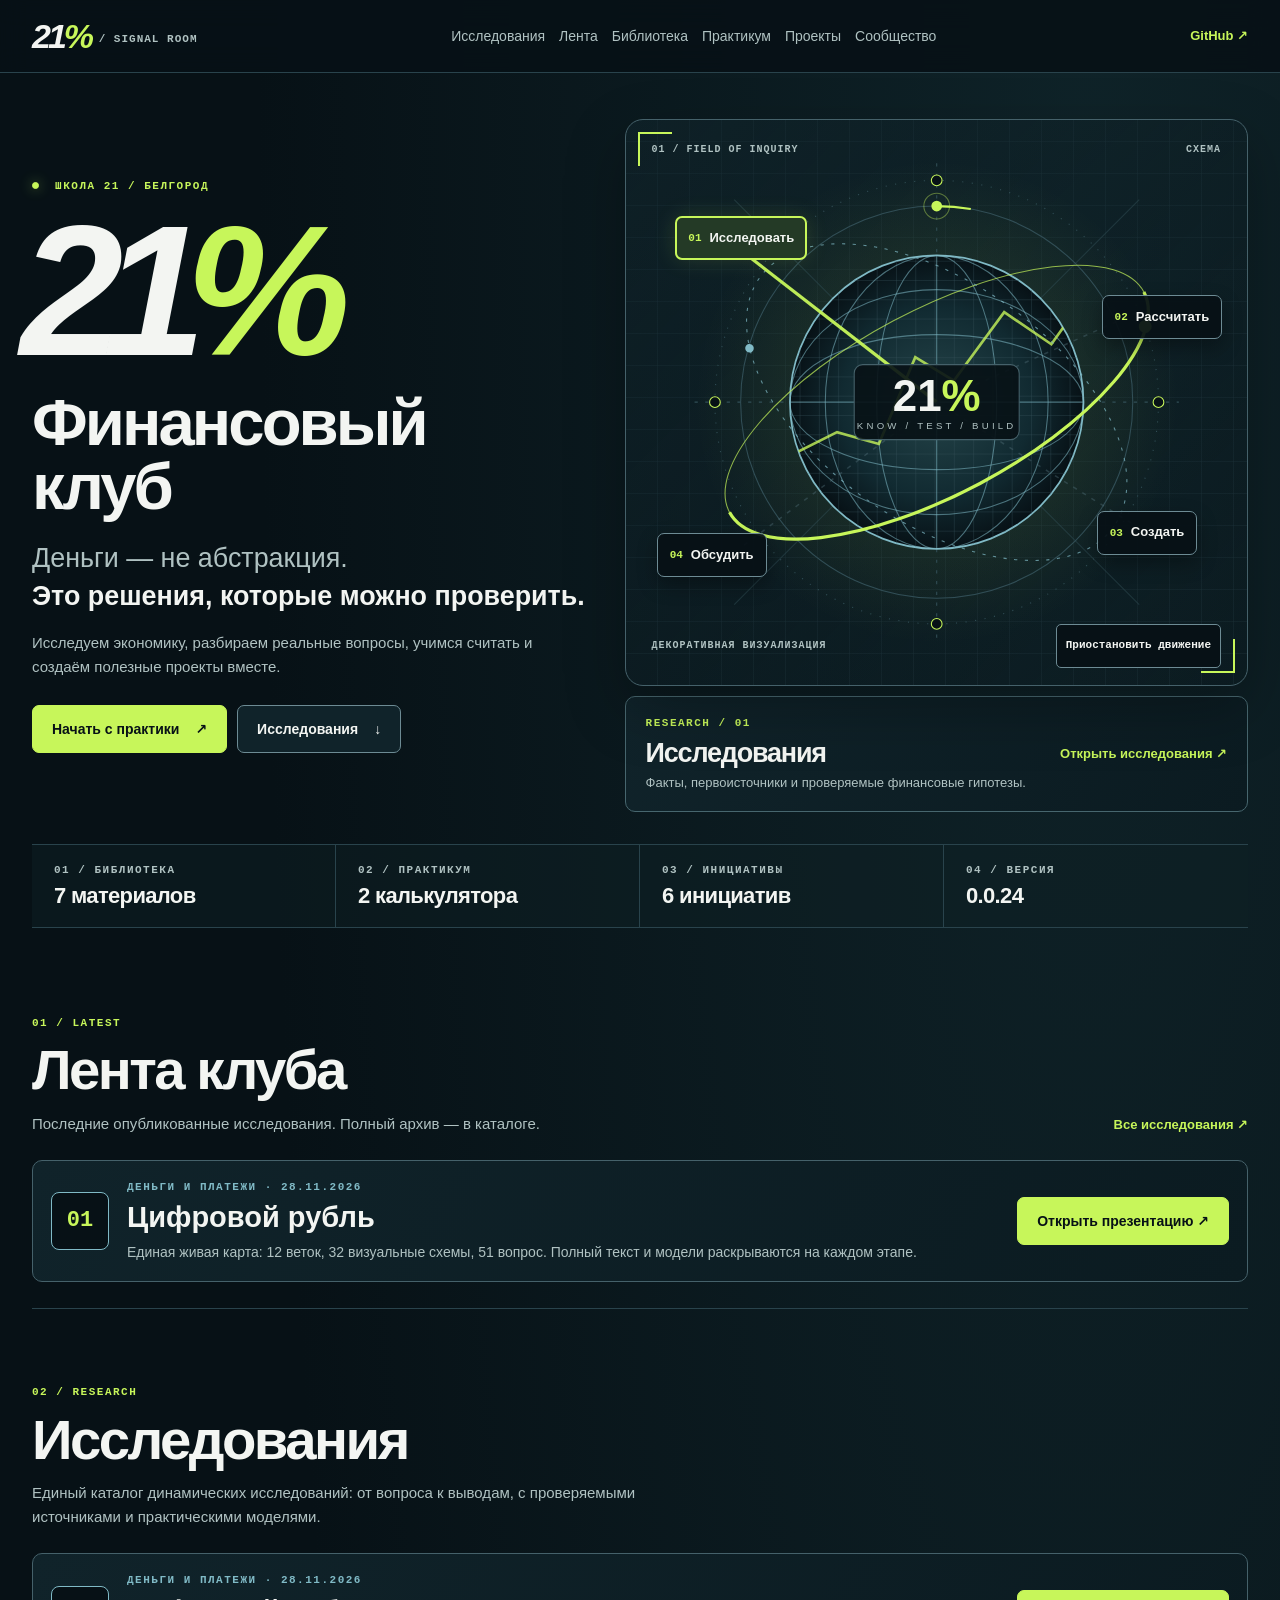
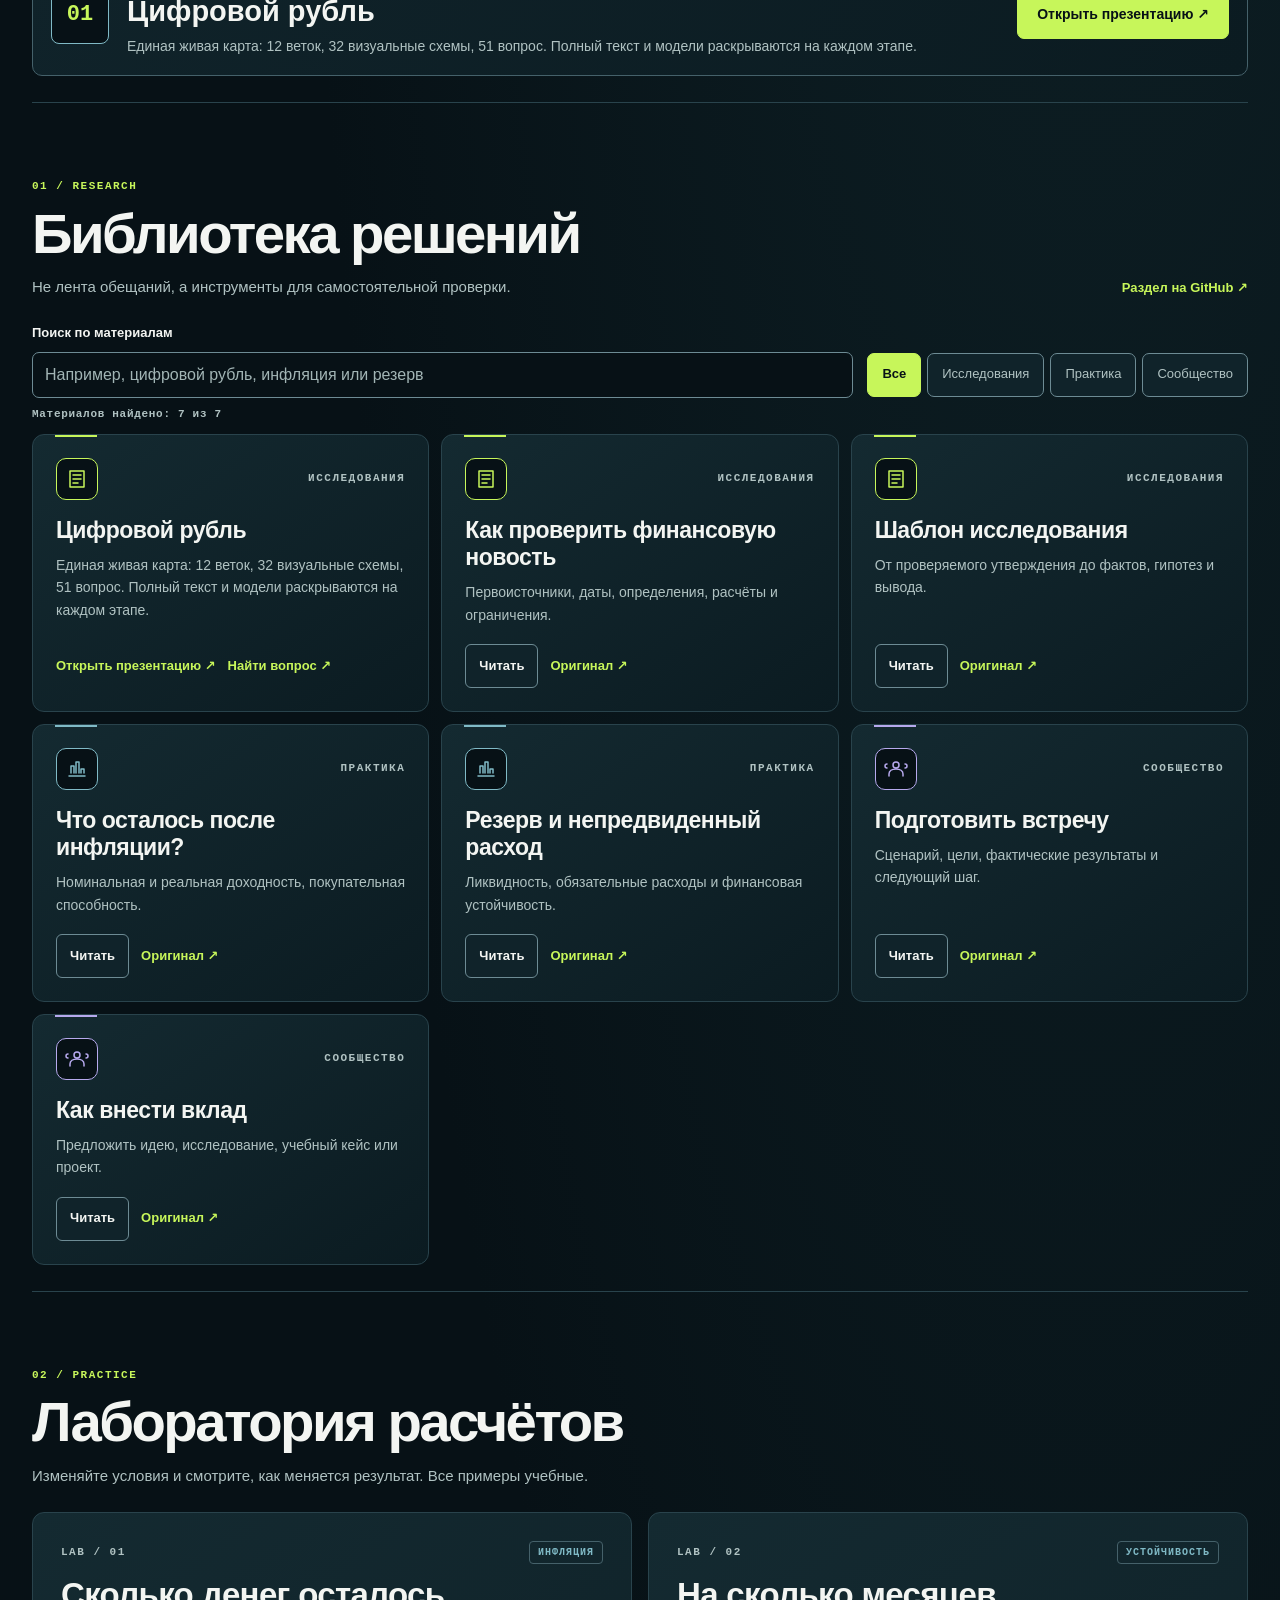
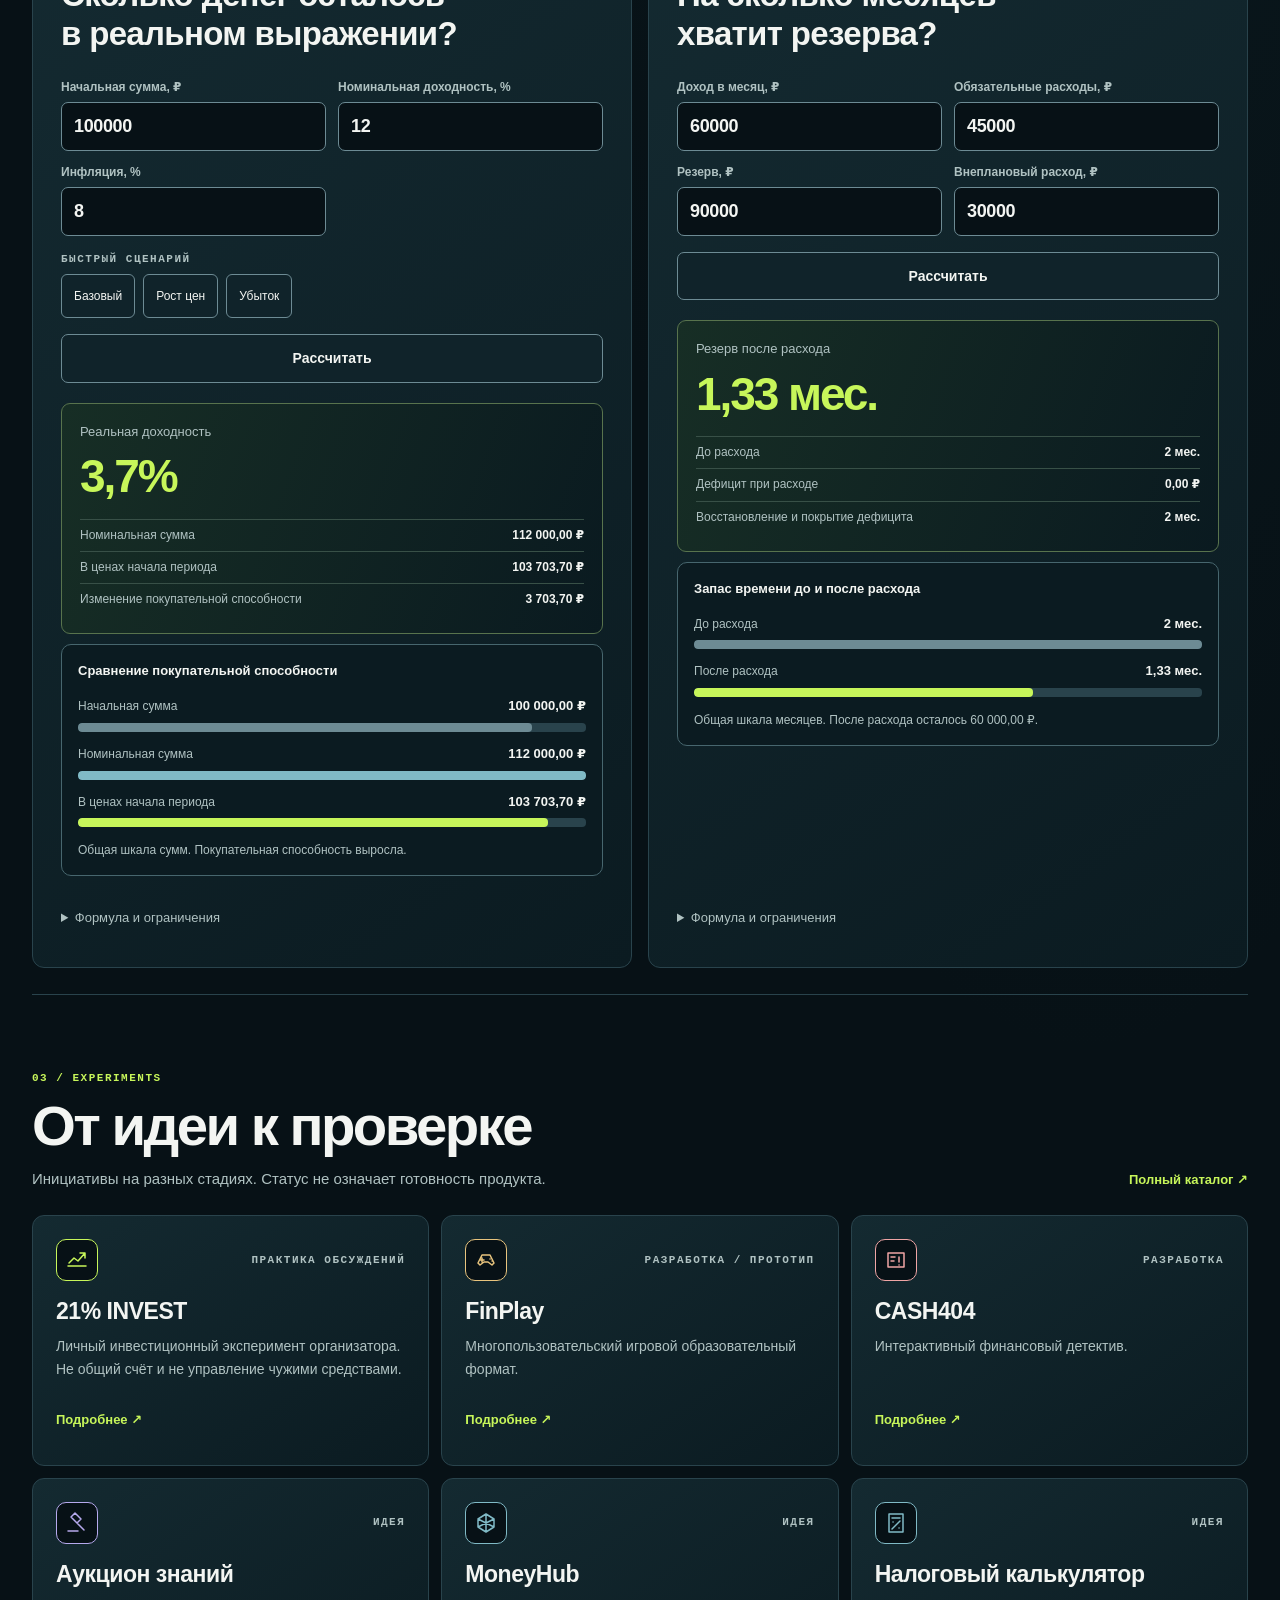
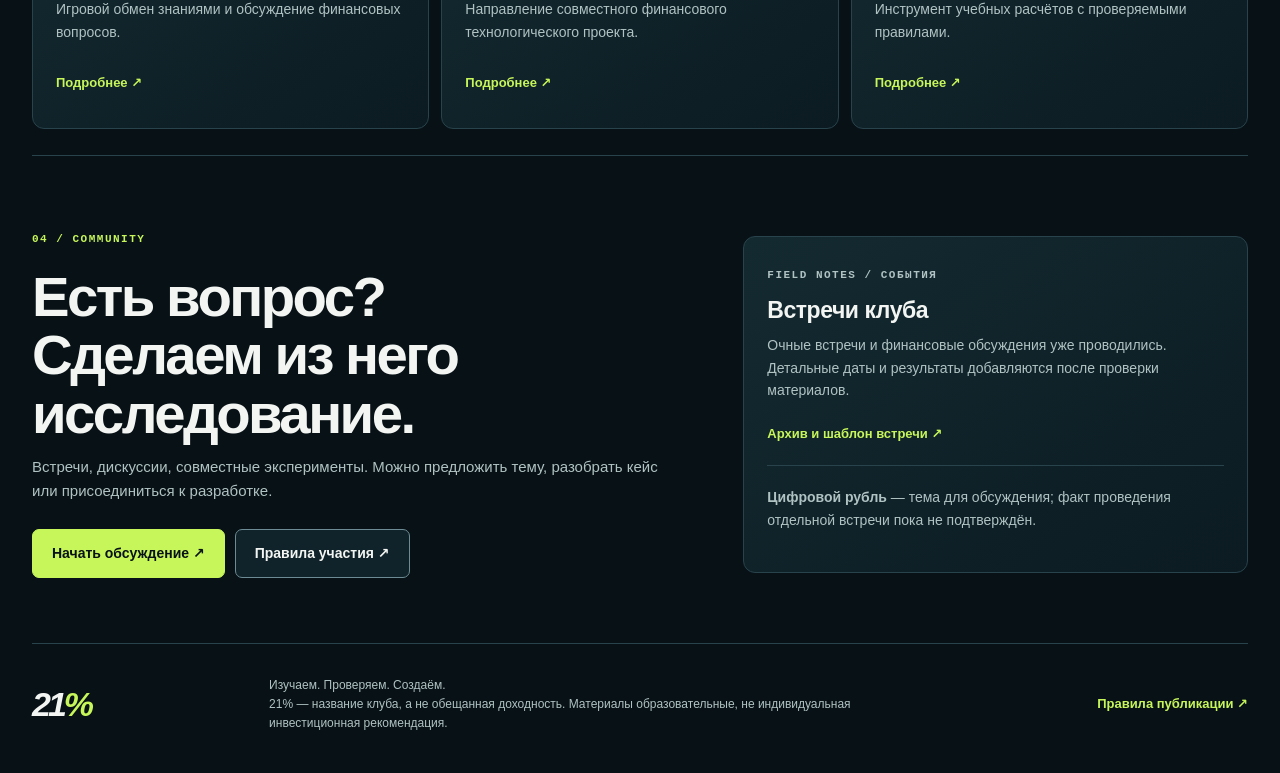
==== commit d2d9bda7: "v0.0.24 — Объяснил, чем цифровой рубль отличается от обычных денег" ====
--- a/docs/index.html
+++ b/docs/index.html
@@ -84,7 +84,7 @@
   <div><span class="micro">01 / БИБЛИОТЕКА</span><strong id="resource-count">Материалы</strong></div>
   <div><span class="micro">02 / ПРАКТИКУМ</span><strong>2 калькулятора</strong></div>
   <div><span class="micro">03 / ИНИЦИАТИВЫ</span><strong id="project-count">Каталог</strong></div>
-  <div><span class="micro">04 / ВЕРСИЯ</span><strong id="version">0.0.23</strong></div>
+  <div><span class="micro">04 / ВЕРСИЯ</span><strong id="version">0.0.24</strong></div>
  </div>
  <section id="feed" class="section" aria-labelledby="feed-title"><div class="section-head"><div><p class="eyebrow">01 / LATEST</p><h2 id="feed-title">Лента клуба</h2><p class="sub">Последние опубликованные исследования. Полный архив — в каталоге.</p></div><a class="text-link" href="#research">Все исследования ↗</a></div><div id="research-feed" class="research-list"><article class="research-entry"><span class="research-glyph" aria-hidden="true">01</span><div><p class="micro">ДЕНЬГИ И ПЛАТЕЖИ · <time datetime="2026-11-28">28.11.2026</time></p><h3>Цифровой рубль</h3><p>Единая живая карта: 12 веток, 32 визуальные схемы, 51 вопрос. Полный текст и модели раскрываются на каждом этапе.</p></div><a class="button primary" href="ruble/">Открыть презентацию ↗</a></article></div></section>
  <section id="research" class="section" aria-labelledby="research-title"><div class="section-head"><div><p class="eyebrow">02 / RESEARCH</p><h2 id="research-title">Исследования</h2><p class="sub">Единый каталог динамических исследований: от вопроса к выводам, с проверяемыми источниками и практическими моделями.</p></div></div><div id="research-catalog" class="research-list"><article class="research-entry"><span class="research-glyph" aria-hidden="true">01</span><div><p class="micro">ДЕНЬГИ И ПЛАТЕЖИ · <time datetime="2026-11-28">28.11.2026</time></p><h3>Цифровой рубль</h3><p>Единая живая карта: 12 веток, 32 визуальные схемы, 51 вопрос. Полный текст и модели раскрываются на каждом этапе.</p></div><a class="button primary" href="ruble/">Открыть презентацию ↗</a></article></div></section>
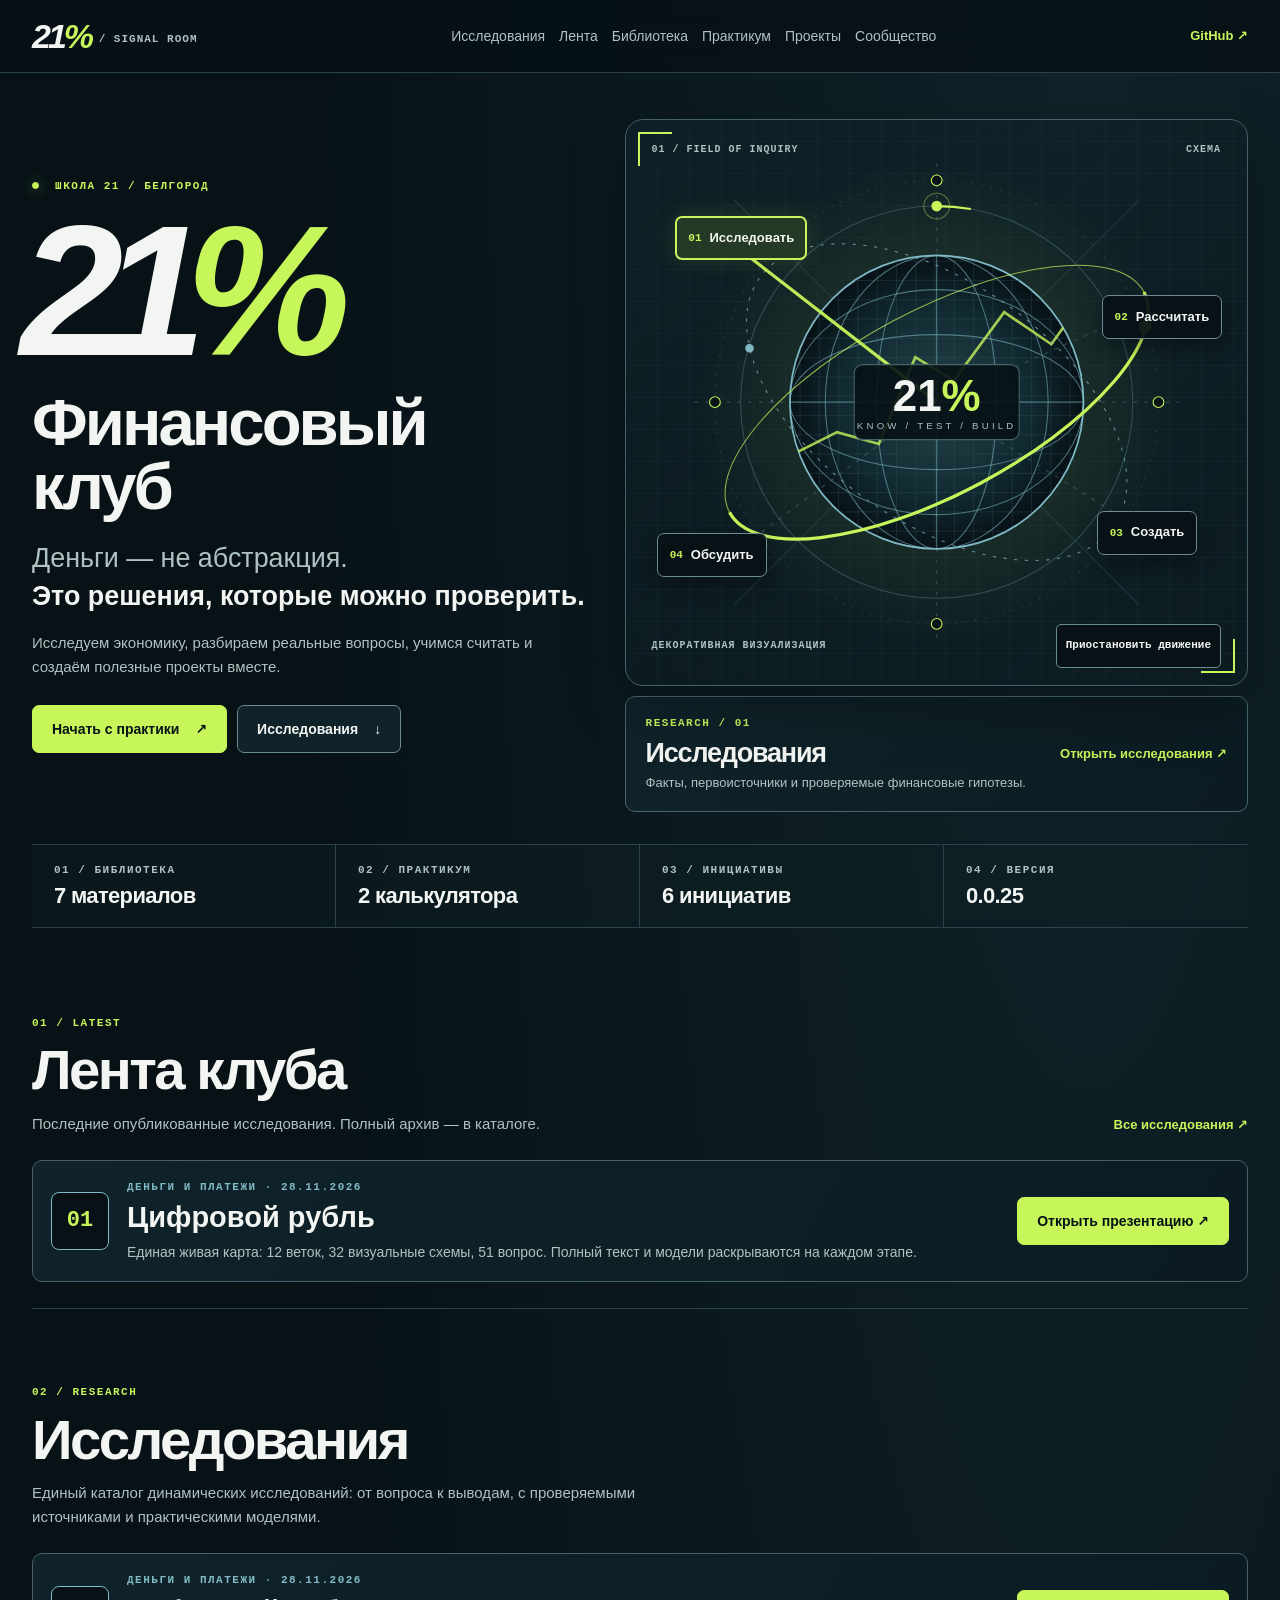
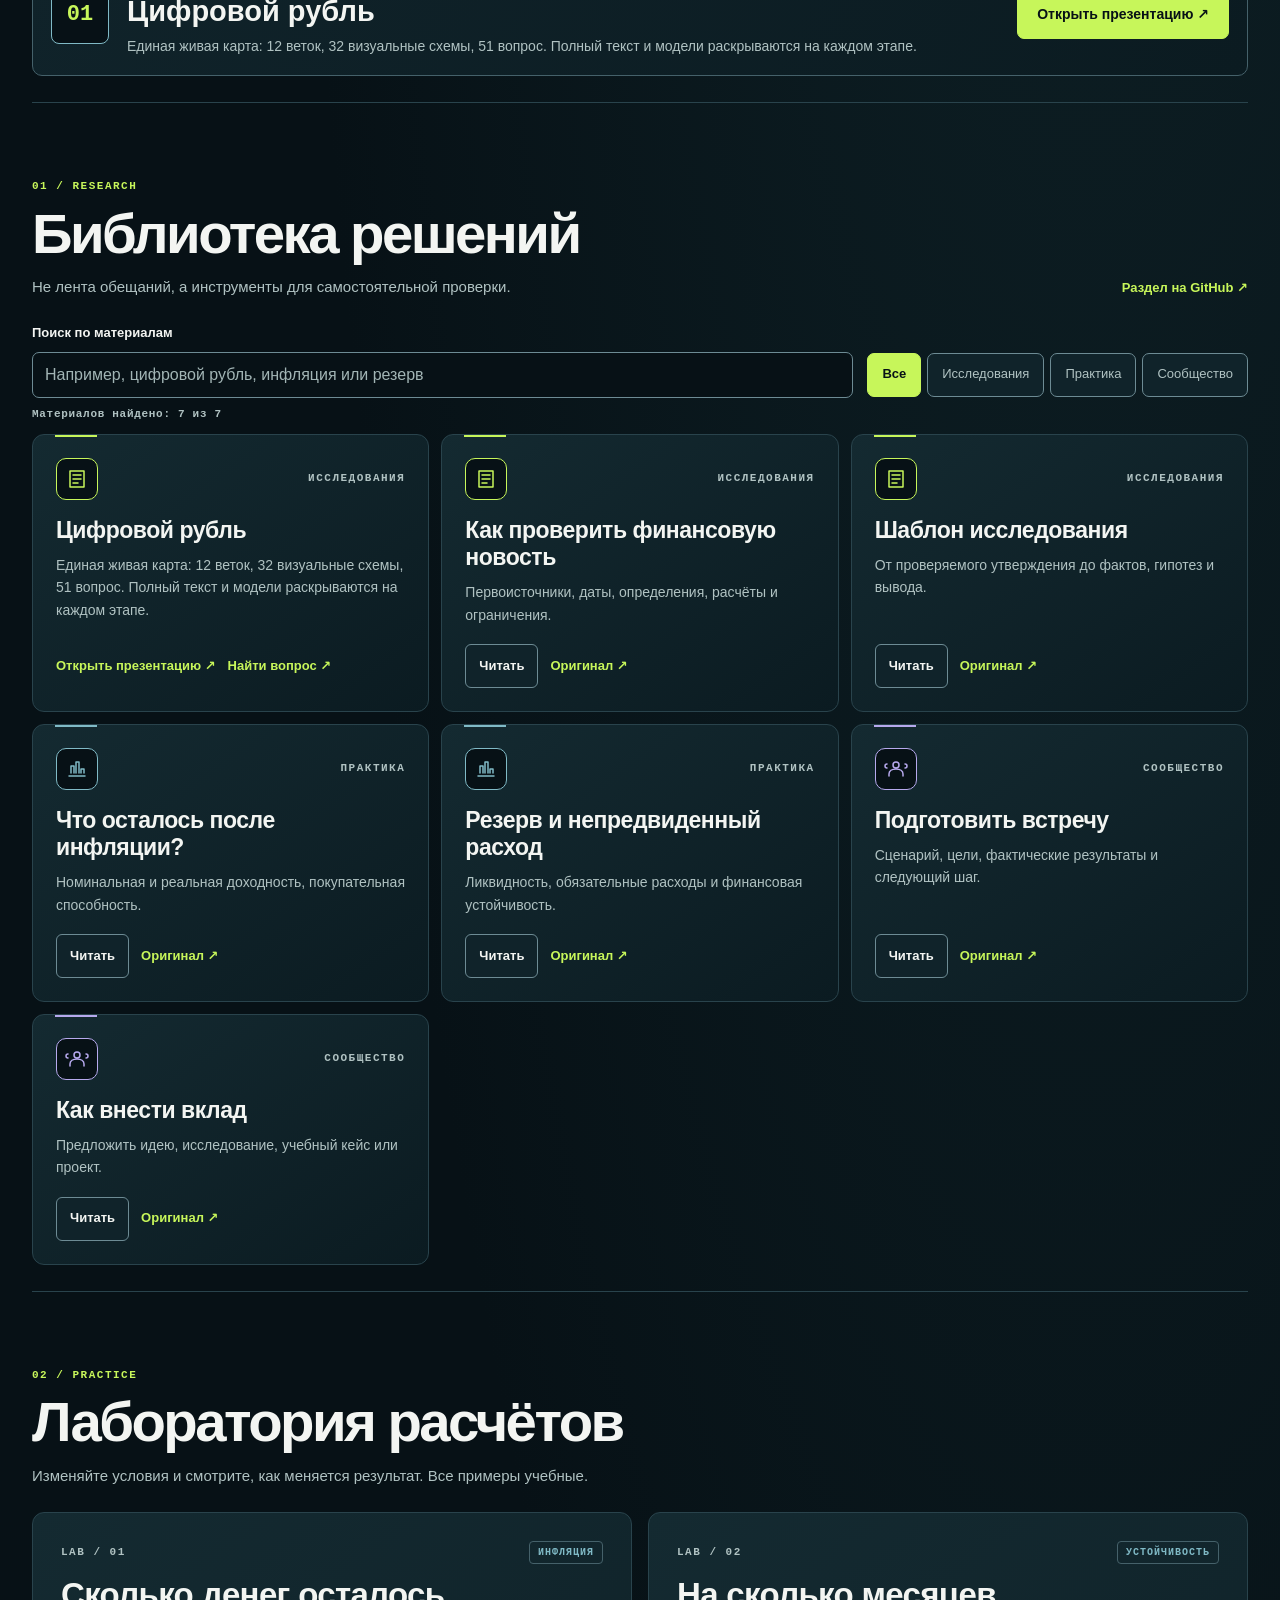
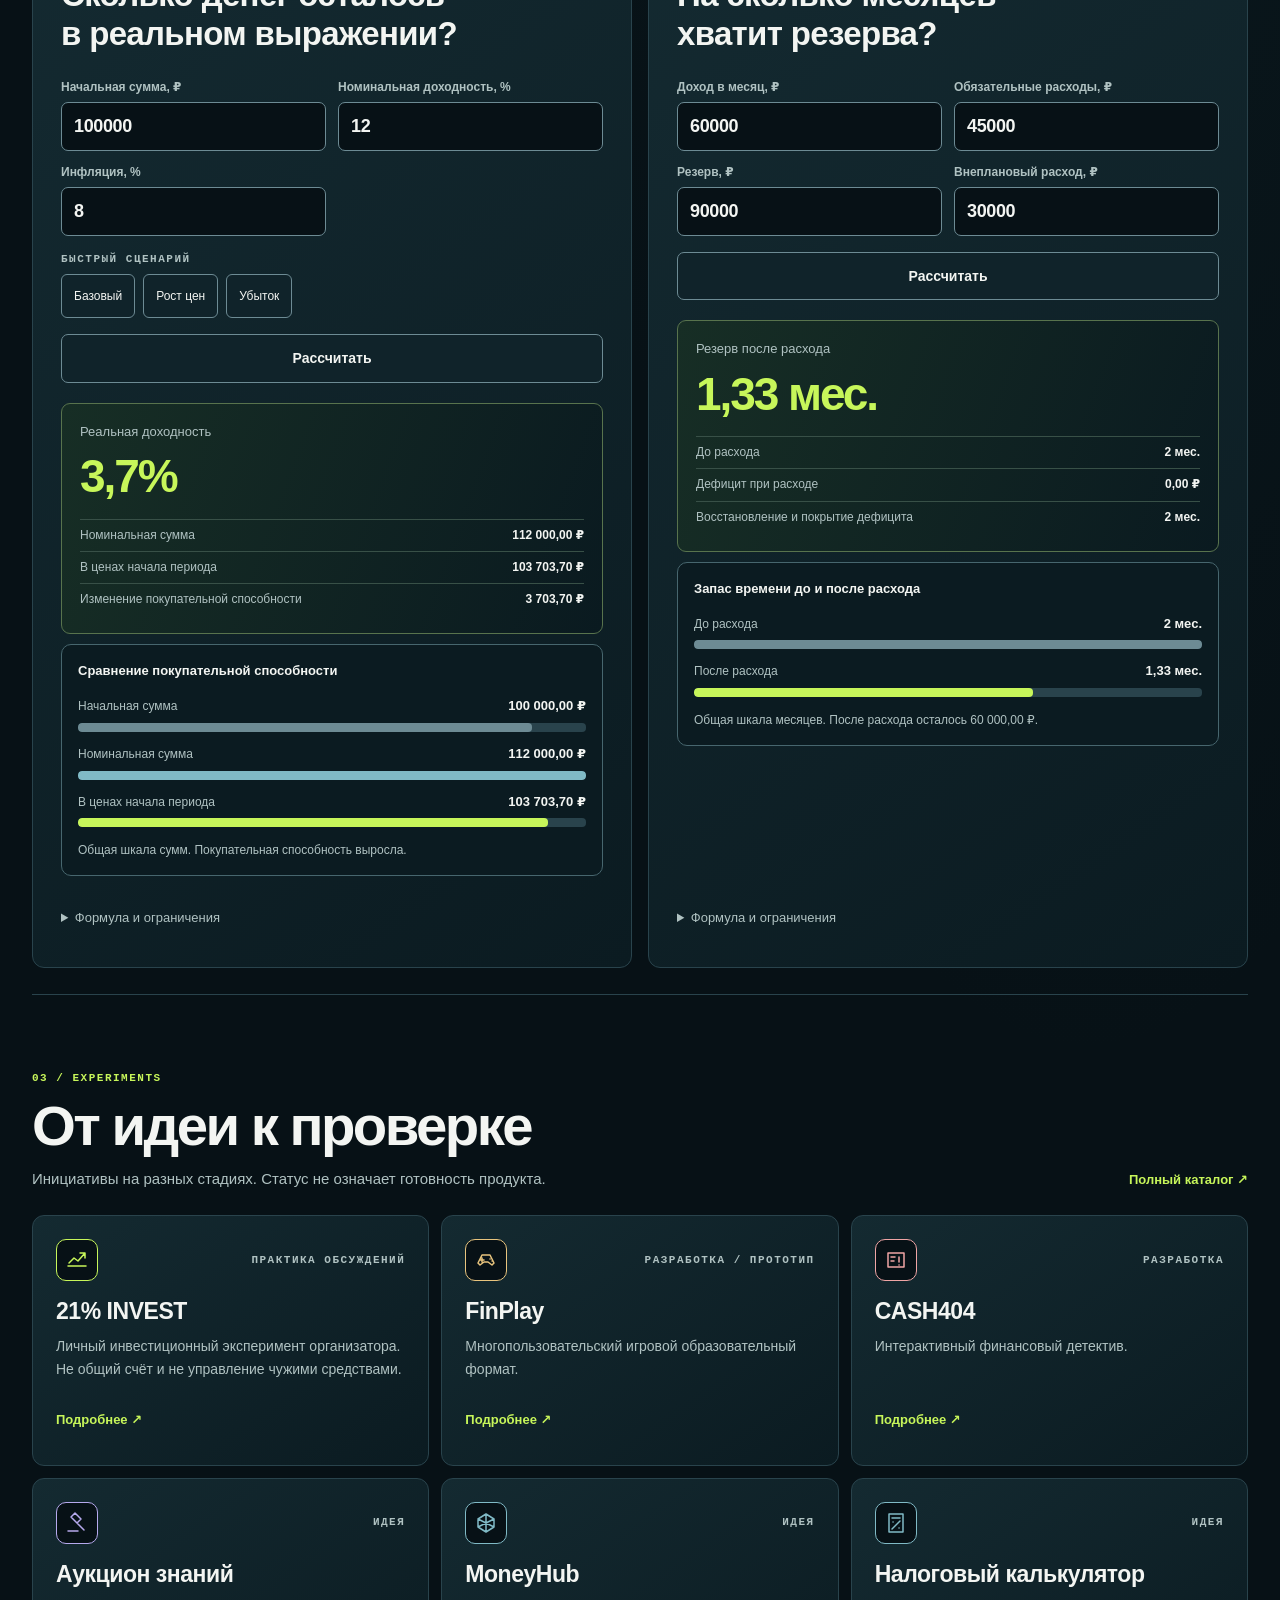
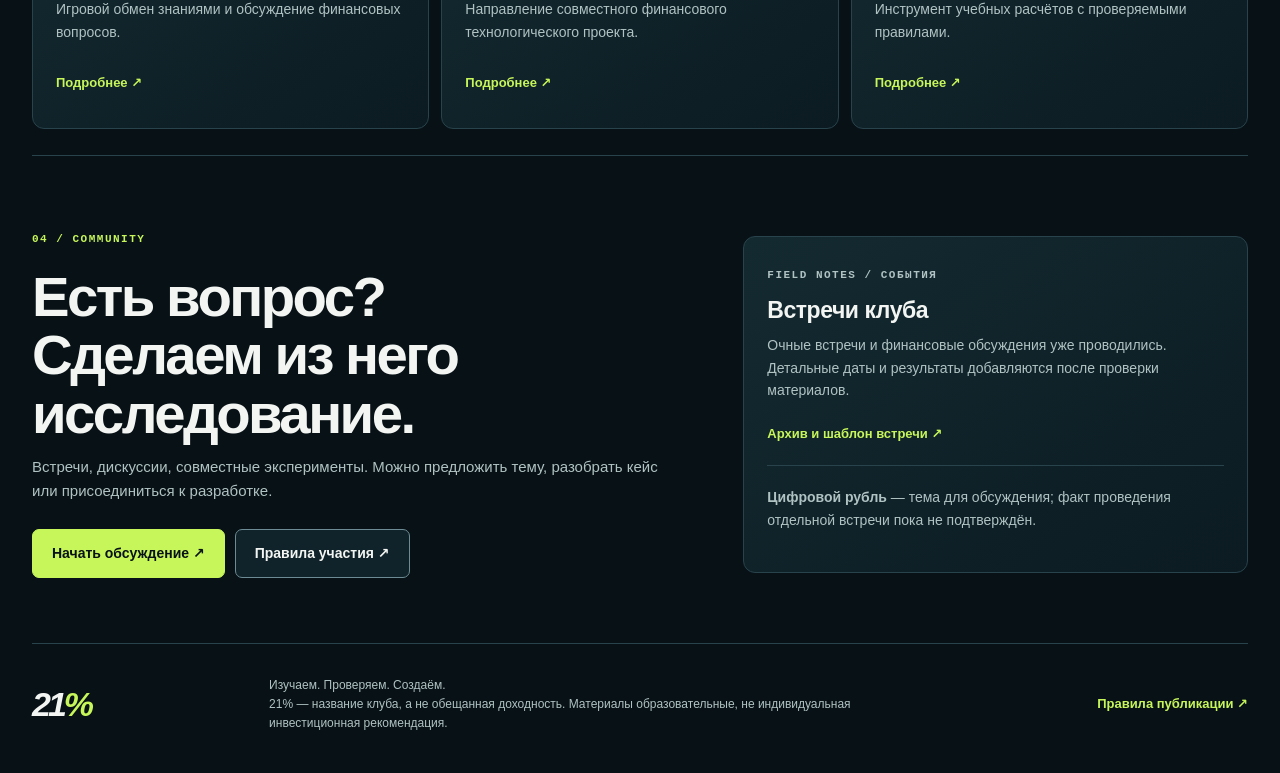
==== commit b85afa18: "v0.0.25 — Объяснил перевод в цифровые рубли" ====
--- a/docs/index.html
+++ b/docs/index.html
@@ -84,7 +84,7 @@
   <div><span class="micro">01 / БИБЛИОТЕКА</span><strong id="resource-count">Материалы</strong></div>
   <div><span class="micro">02 / ПРАКТИКУМ</span><strong>2 калькулятора</strong></div>
   <div><span class="micro">03 / ИНИЦИАТИВЫ</span><strong id="project-count">Каталог</strong></div>
-  <div><span class="micro">04 / ВЕРСИЯ</span><strong id="version">0.0.24</strong></div>
+  <div><span class="micro">04 / ВЕРСИЯ</span><strong id="version">0.0.25</strong></div>
  </div>
  <section id="feed" class="section" aria-labelledby="feed-title"><div class="section-head"><div><p class="eyebrow">01 / LATEST</p><h2 id="feed-title">Лента клуба</h2><p class="sub">Последние опубликованные исследования. Полный архив — в каталоге.</p></div><a class="text-link" href="#research">Все исследования ↗</a></div><div id="research-feed" class="research-list"><article class="research-entry"><span class="research-glyph" aria-hidden="true">01</span><div><p class="micro">ДЕНЬГИ И ПЛАТЕЖИ · <time datetime="2026-11-28">28.11.2026</time></p><h3>Цифровой рубль</h3><p>Единая живая карта: 12 веток, 32 визуальные схемы, 51 вопрос. Полный текст и модели раскрываются на каждом этапе.</p></div><a class="button primary" href="ruble/">Открыть презентацию ↗</a></article></div></section>
  <section id="research" class="section" aria-labelledby="research-title"><div class="section-head"><div><p class="eyebrow">02 / RESEARCH</p><h2 id="research-title">Исследования</h2><p class="sub">Единый каталог динамических исследований: от вопроса к выводам, с проверяемыми источниками и практическими моделями.</p></div></div><div id="research-catalog" class="research-list"><article class="research-entry"><span class="research-glyph" aria-hidden="true">01</span><div><p class="micro">ДЕНЬГИ И ПЛАТЕЖИ · <time datetime="2026-11-28">28.11.2026</time></p><h3>Цифровой рубль</h3><p>Единая живая карта: 12 веток, 32 визуальные схемы, 51 вопрос. Полный текст и модели раскрываются на каждом этапе.</p></div><a class="button primary" href="ruble/">Открыть презентацию ↗</a></article></div></section>
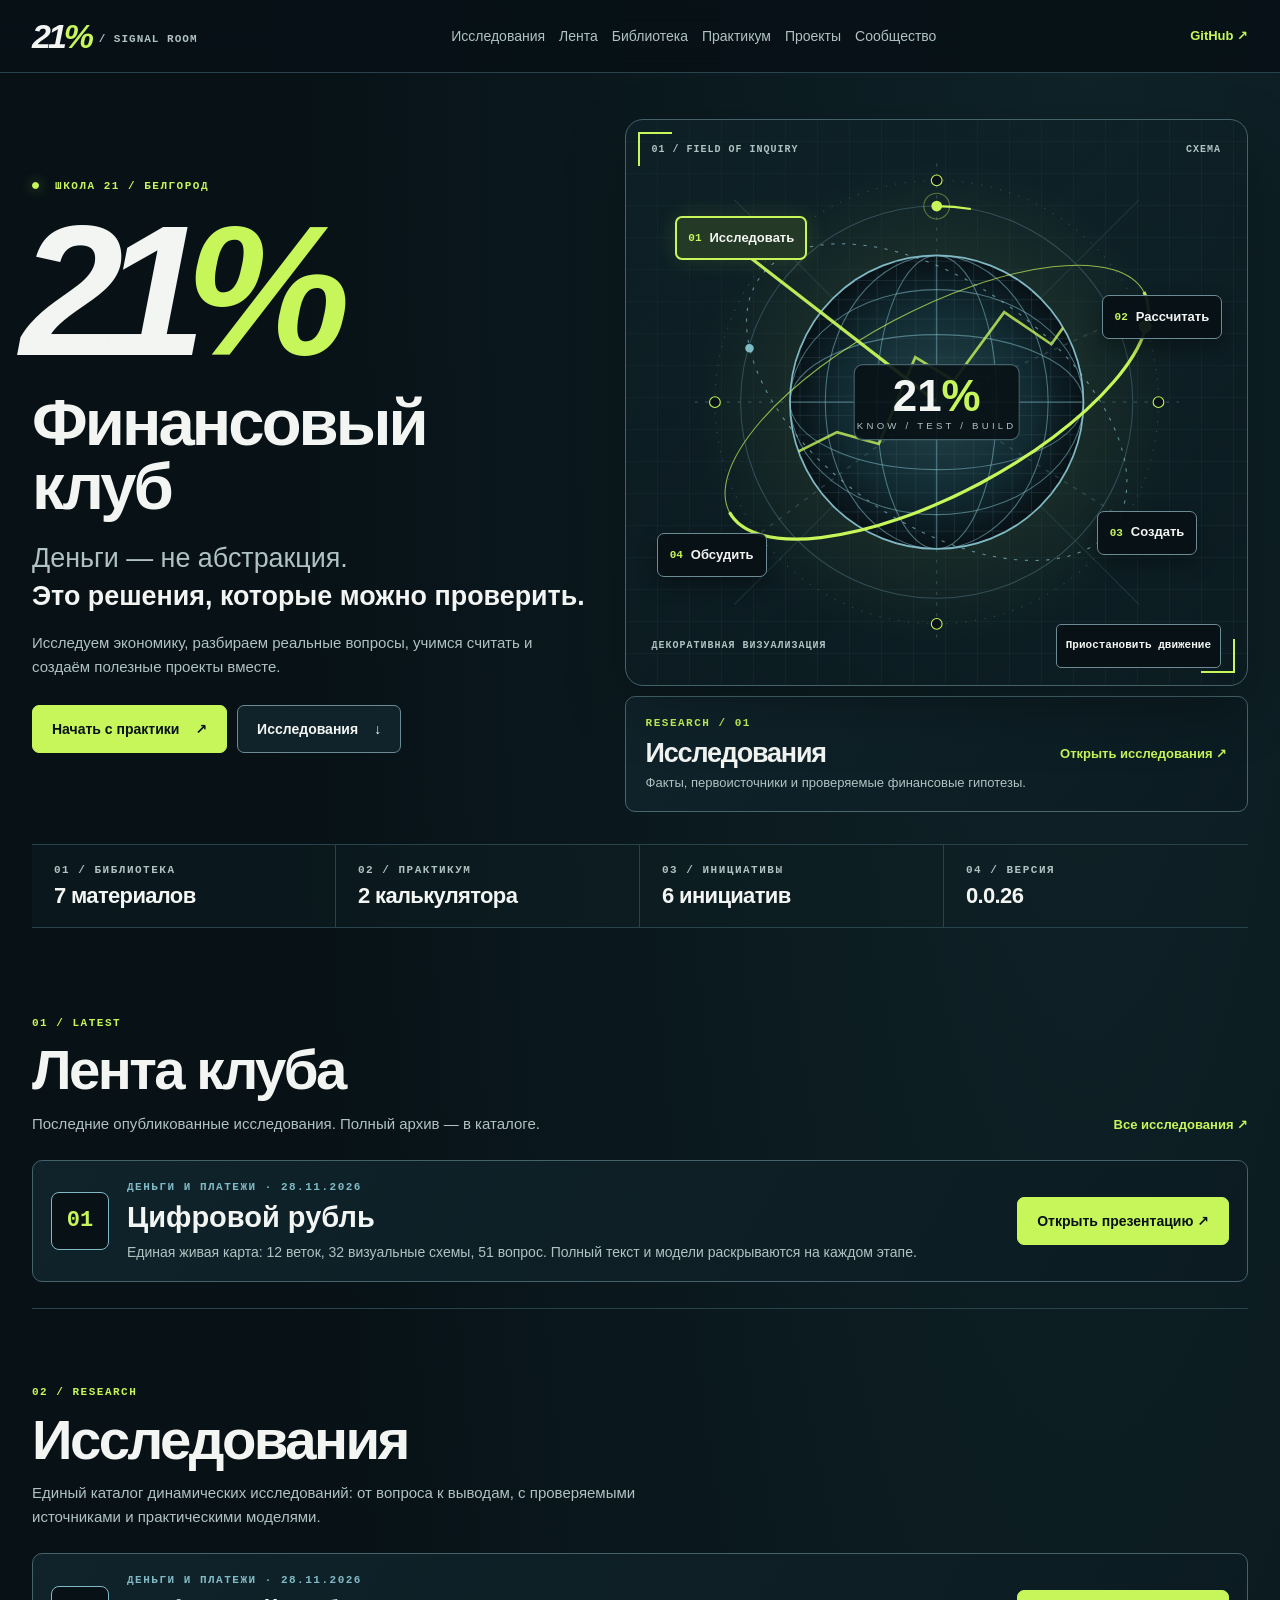
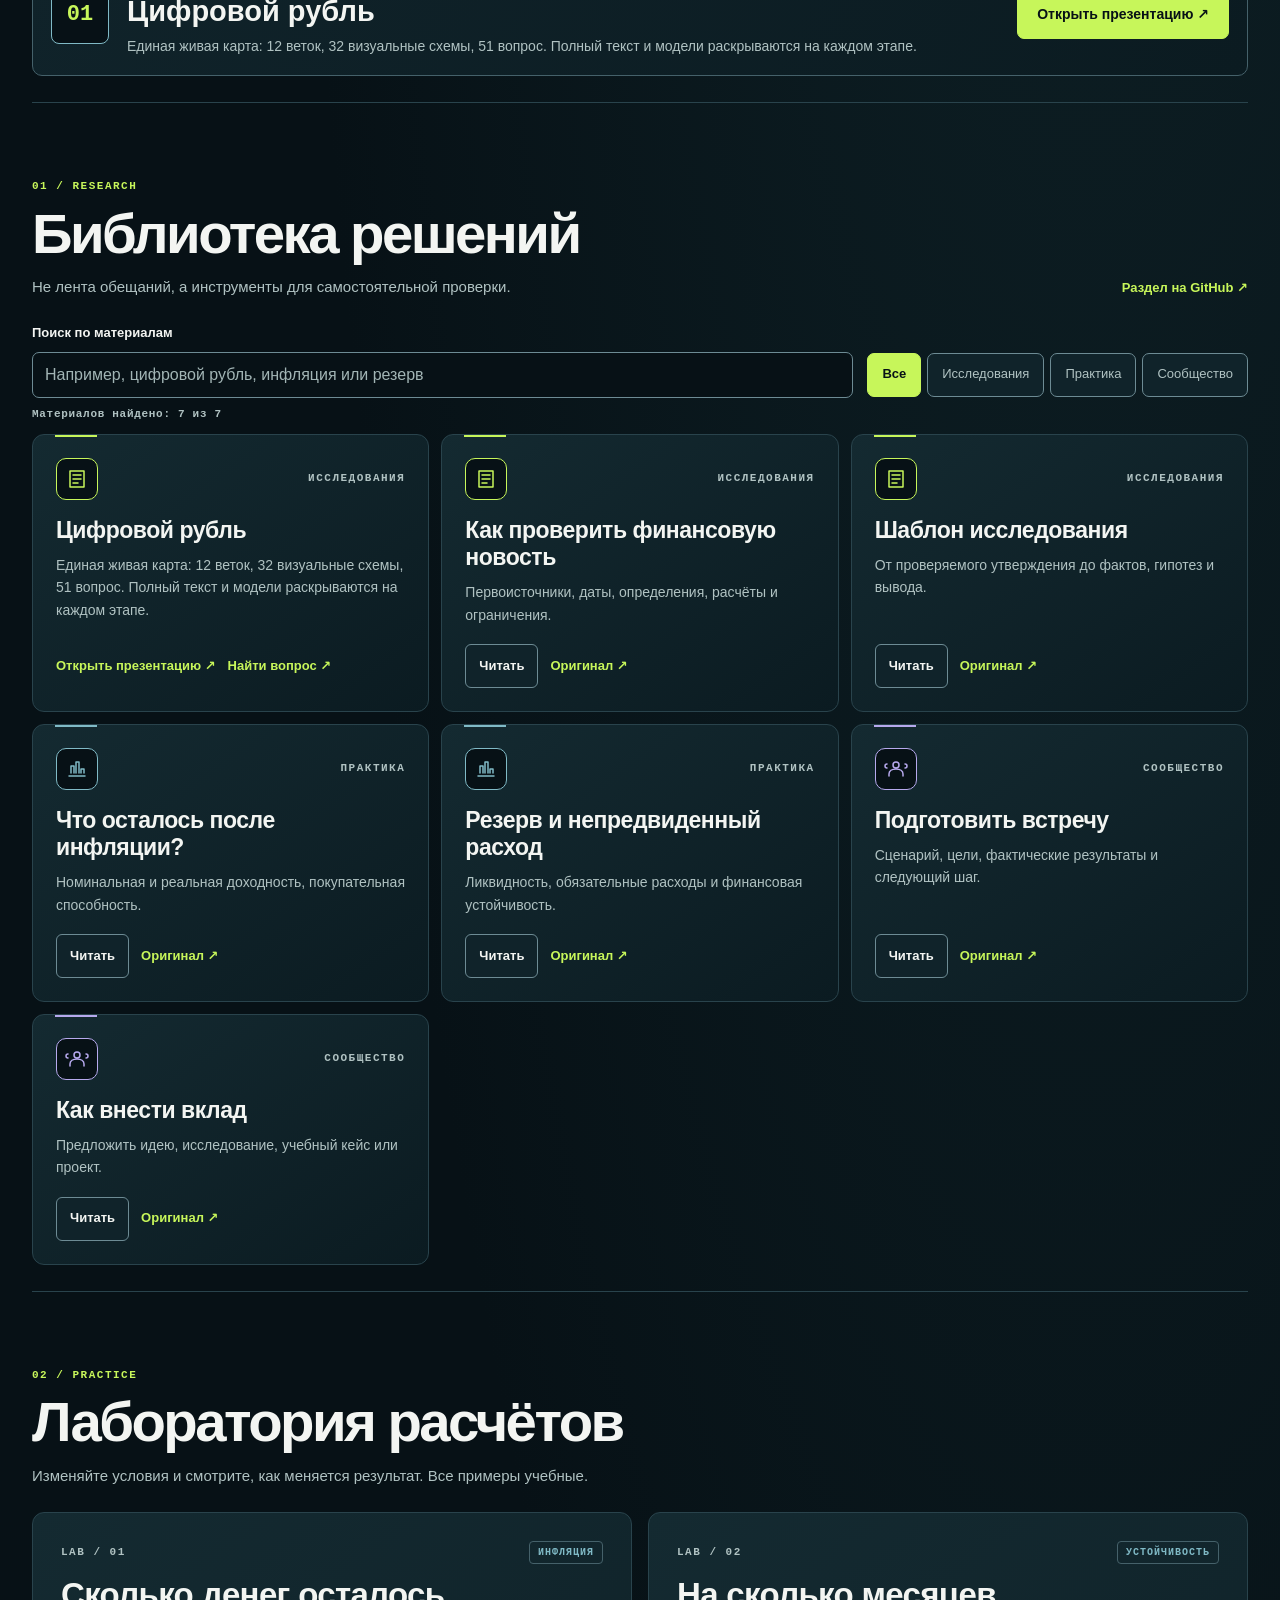
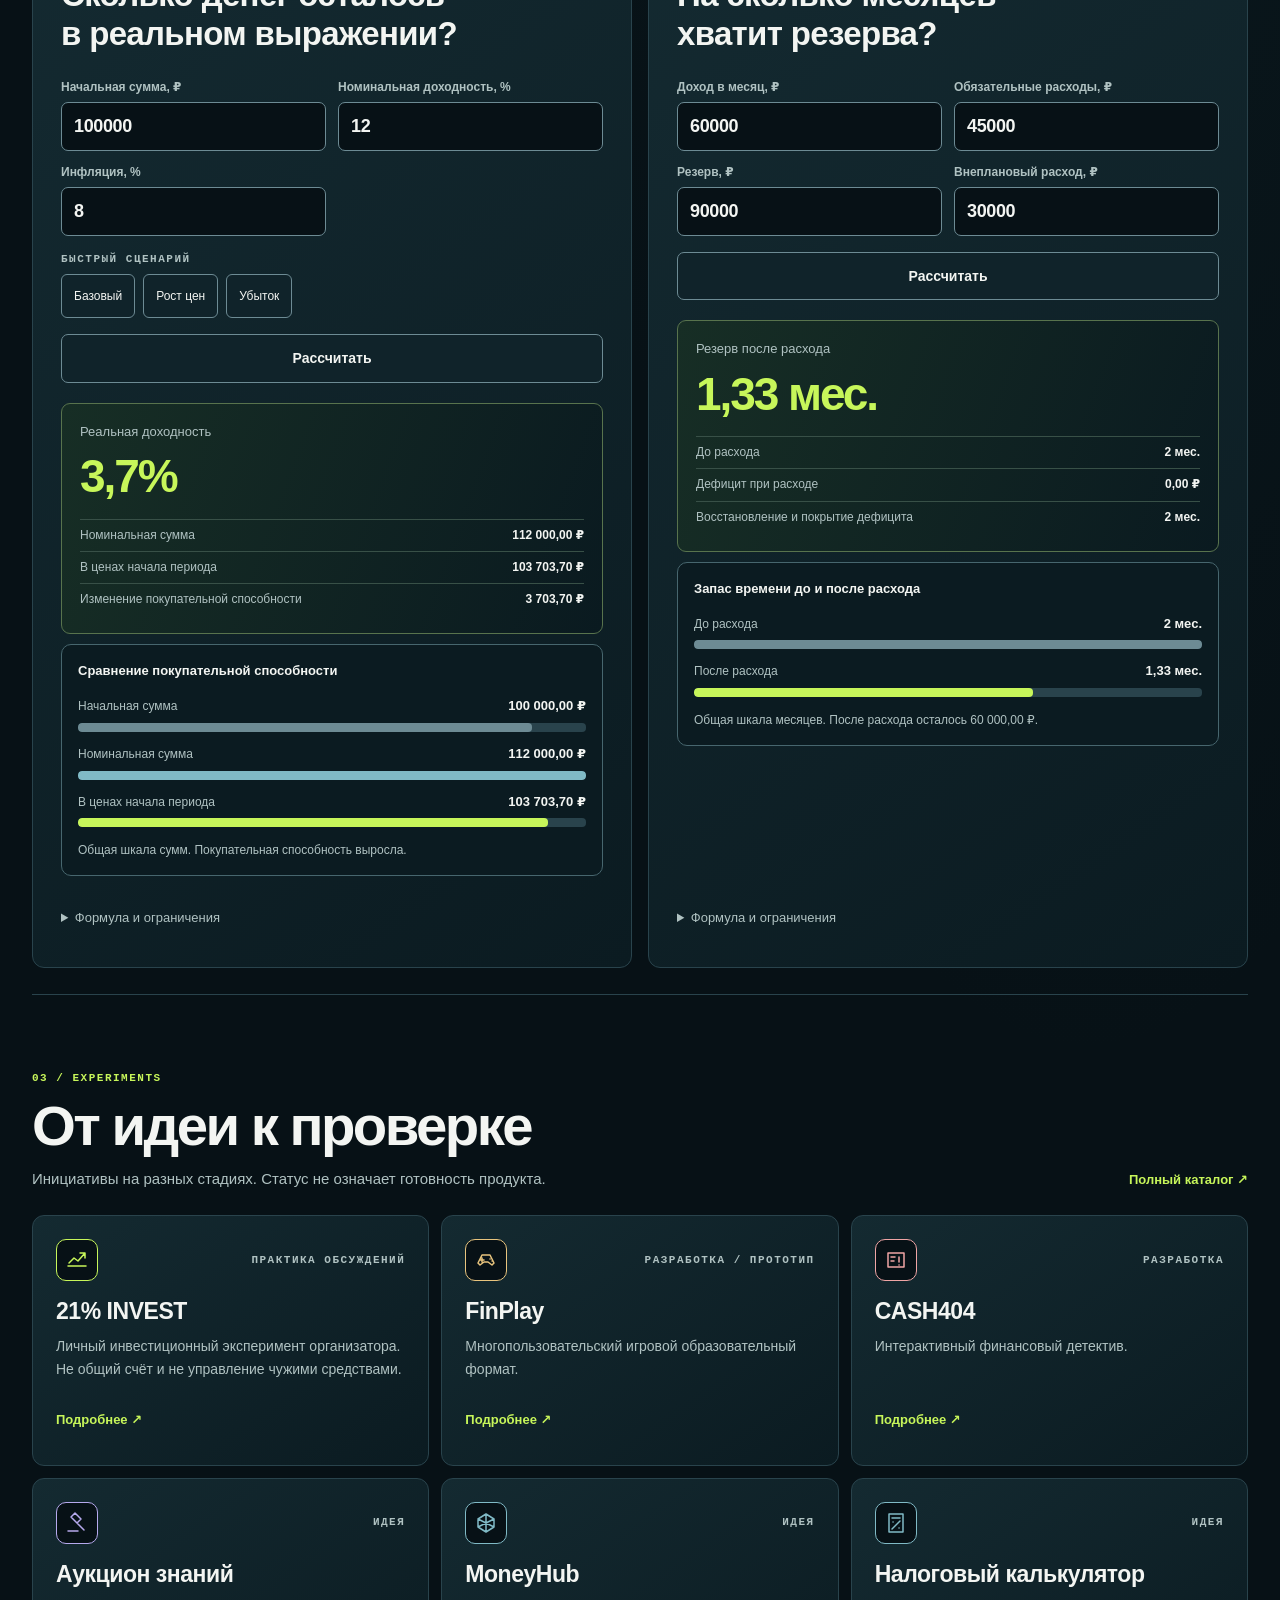
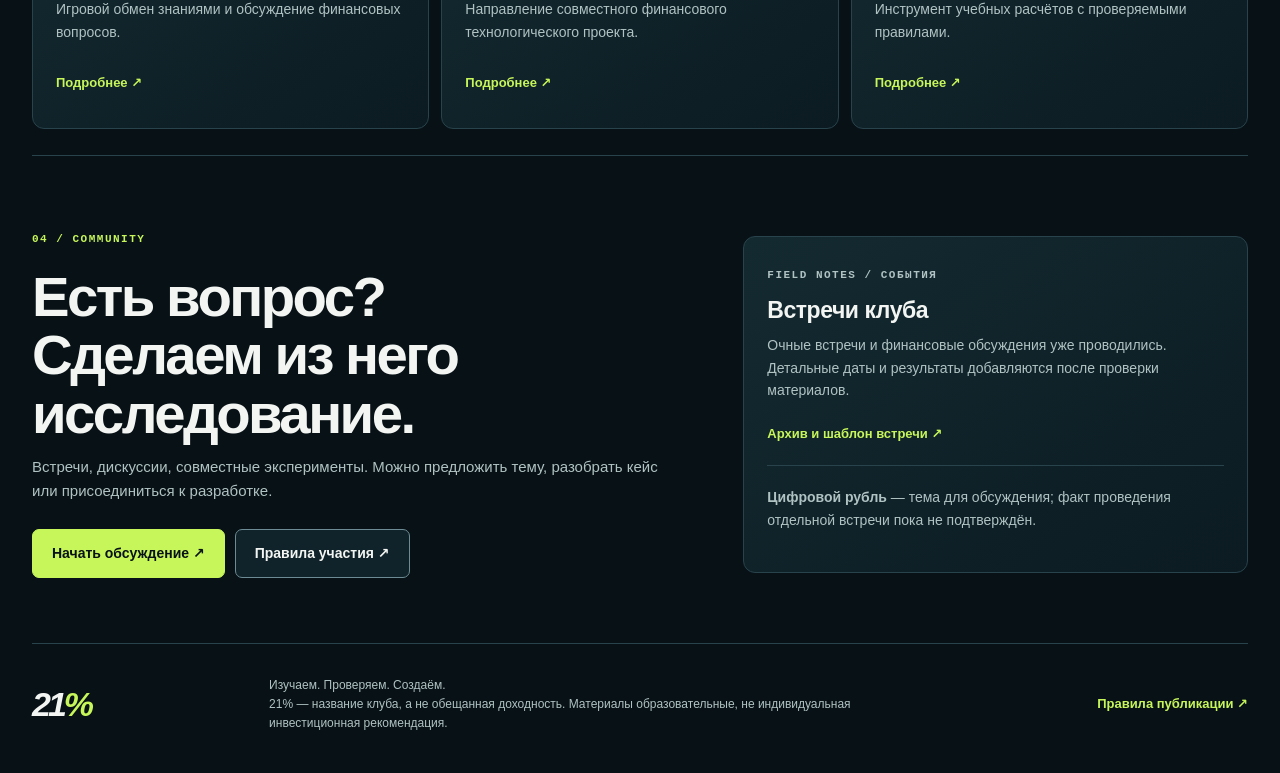
==== commit 97156297: "v0.0.26 — Исправил ссылки и ответы в исследовании" ====
--- a/docs/index.html
+++ b/docs/index.html
@@ -84,7 +84,7 @@
   <div><span class="micro">01 / БИБЛИОТЕКА</span><strong id="resource-count">Материалы</strong></div>
   <div><span class="micro">02 / ПРАКТИКУМ</span><strong>2 калькулятора</strong></div>
   <div><span class="micro">03 / ИНИЦИАТИВЫ</span><strong id="project-count">Каталог</strong></div>
-  <div><span class="micro">04 / ВЕРСИЯ</span><strong id="version">0.0.25</strong></div>
+  <div><span class="micro">04 / ВЕРСИЯ</span><strong id="version">0.0.26</strong></div>
  </div>
  <section id="feed" class="section" aria-labelledby="feed-title"><div class="section-head"><div><p class="eyebrow">01 / LATEST</p><h2 id="feed-title">Лента клуба</h2><p class="sub">Последние опубликованные исследования. Полный архив — в каталоге.</p></div><a class="text-link" href="#research">Все исследования ↗</a></div><div id="research-feed" class="research-list"><article class="research-entry"><span class="research-glyph" aria-hidden="true">01</span><div><p class="micro">ДЕНЬГИ И ПЛАТЕЖИ · <time datetime="2026-11-28">28.11.2026</time></p><h3>Цифровой рубль</h3><p>Единая живая карта: 12 веток, 32 визуальные схемы, 51 вопрос. Полный текст и модели раскрываются на каждом этапе.</p></div><a class="button primary" href="ruble/">Открыть презентацию ↗</a></article></div></section>
  <section id="research" class="section" aria-labelledby="research-title"><div class="section-head"><div><p class="eyebrow">02 / RESEARCH</p><h2 id="research-title">Исследования</h2><p class="sub">Единый каталог динамических исследований: от вопроса к выводам, с проверяемыми источниками и практическими моделями.</p></div></div><div id="research-catalog" class="research-list"><article class="research-entry"><span class="research-glyph" aria-hidden="true">01</span><div><p class="micro">ДЕНЬГИ И ПЛАТЕЖИ · <time datetime="2026-11-28">28.11.2026</time></p><h3>Цифровой рубль</h3><p>Единая живая карта: 12 веток, 32 визуальные схемы, 51 вопрос. Полный текст и модели раскрываются на каждом этапе.</p></div><a class="button primary" href="ruble/">Открыть презентацию ↗</a></article></div></section>
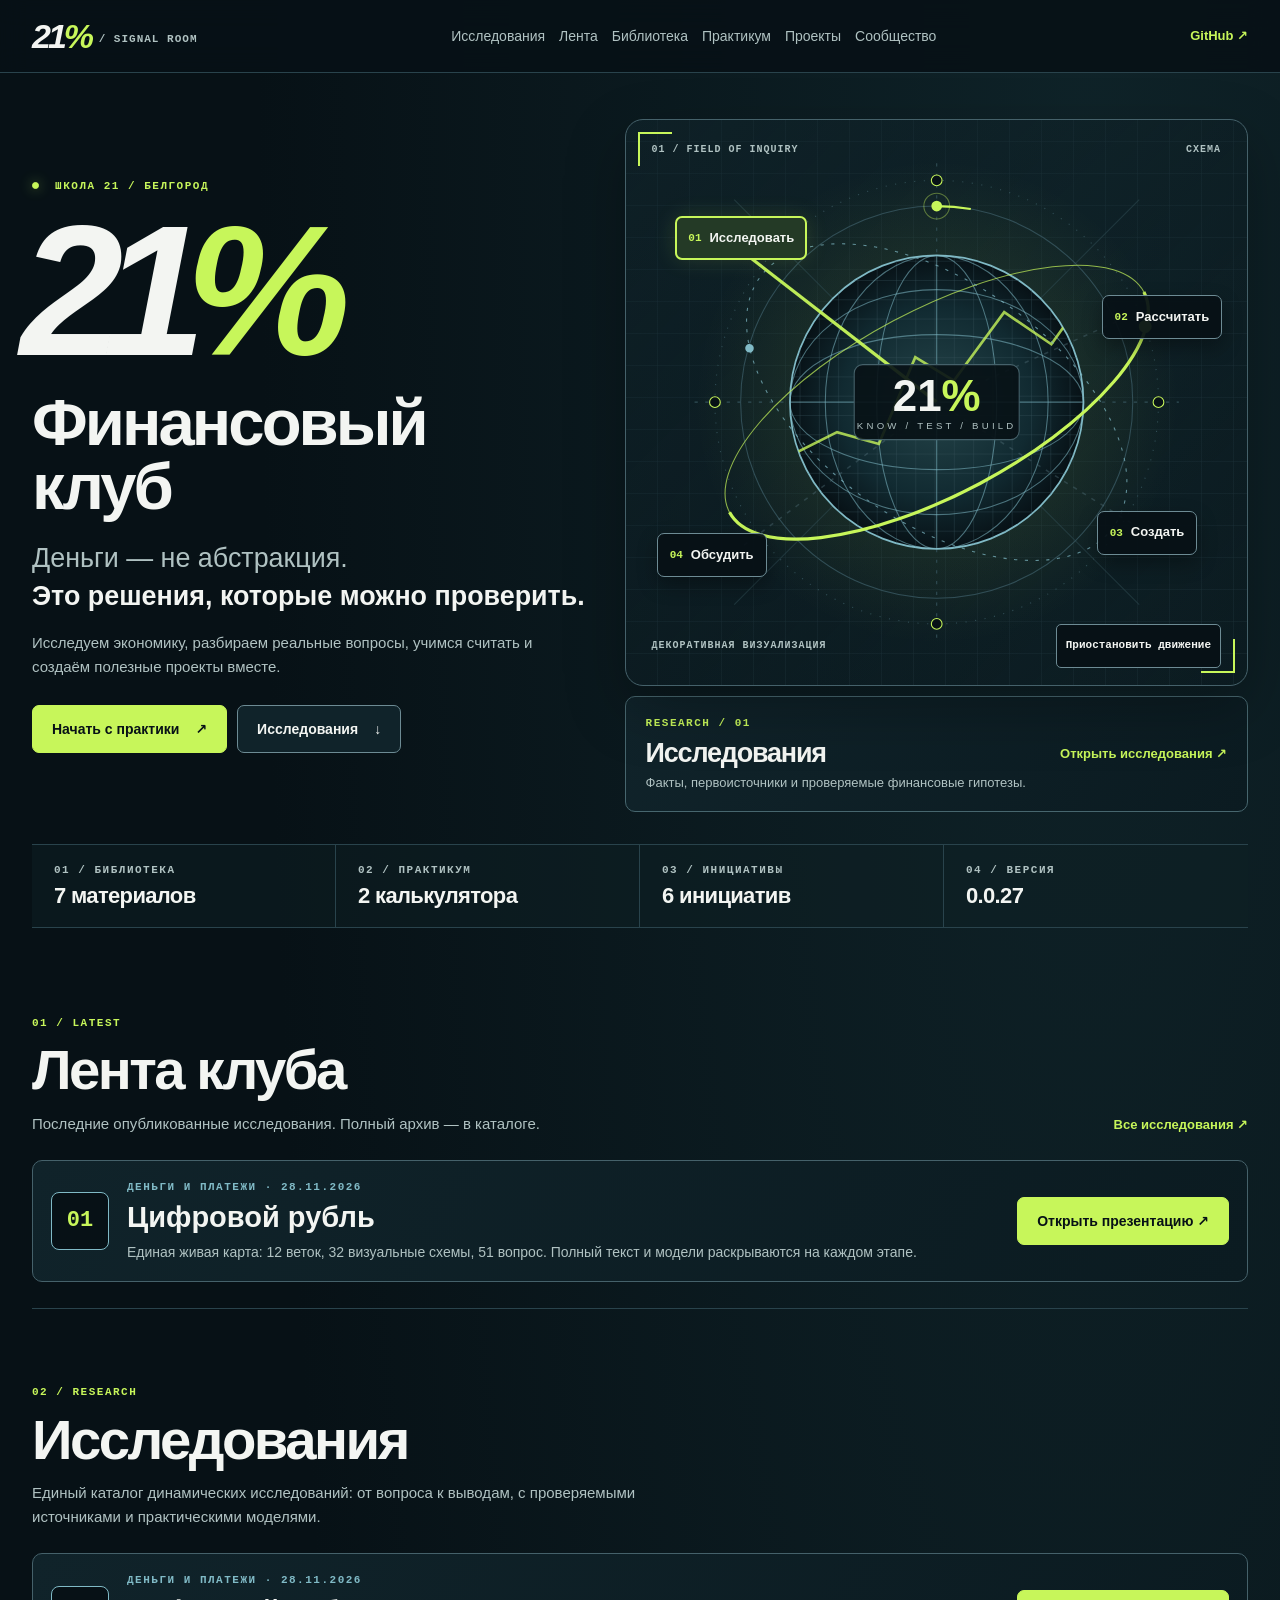
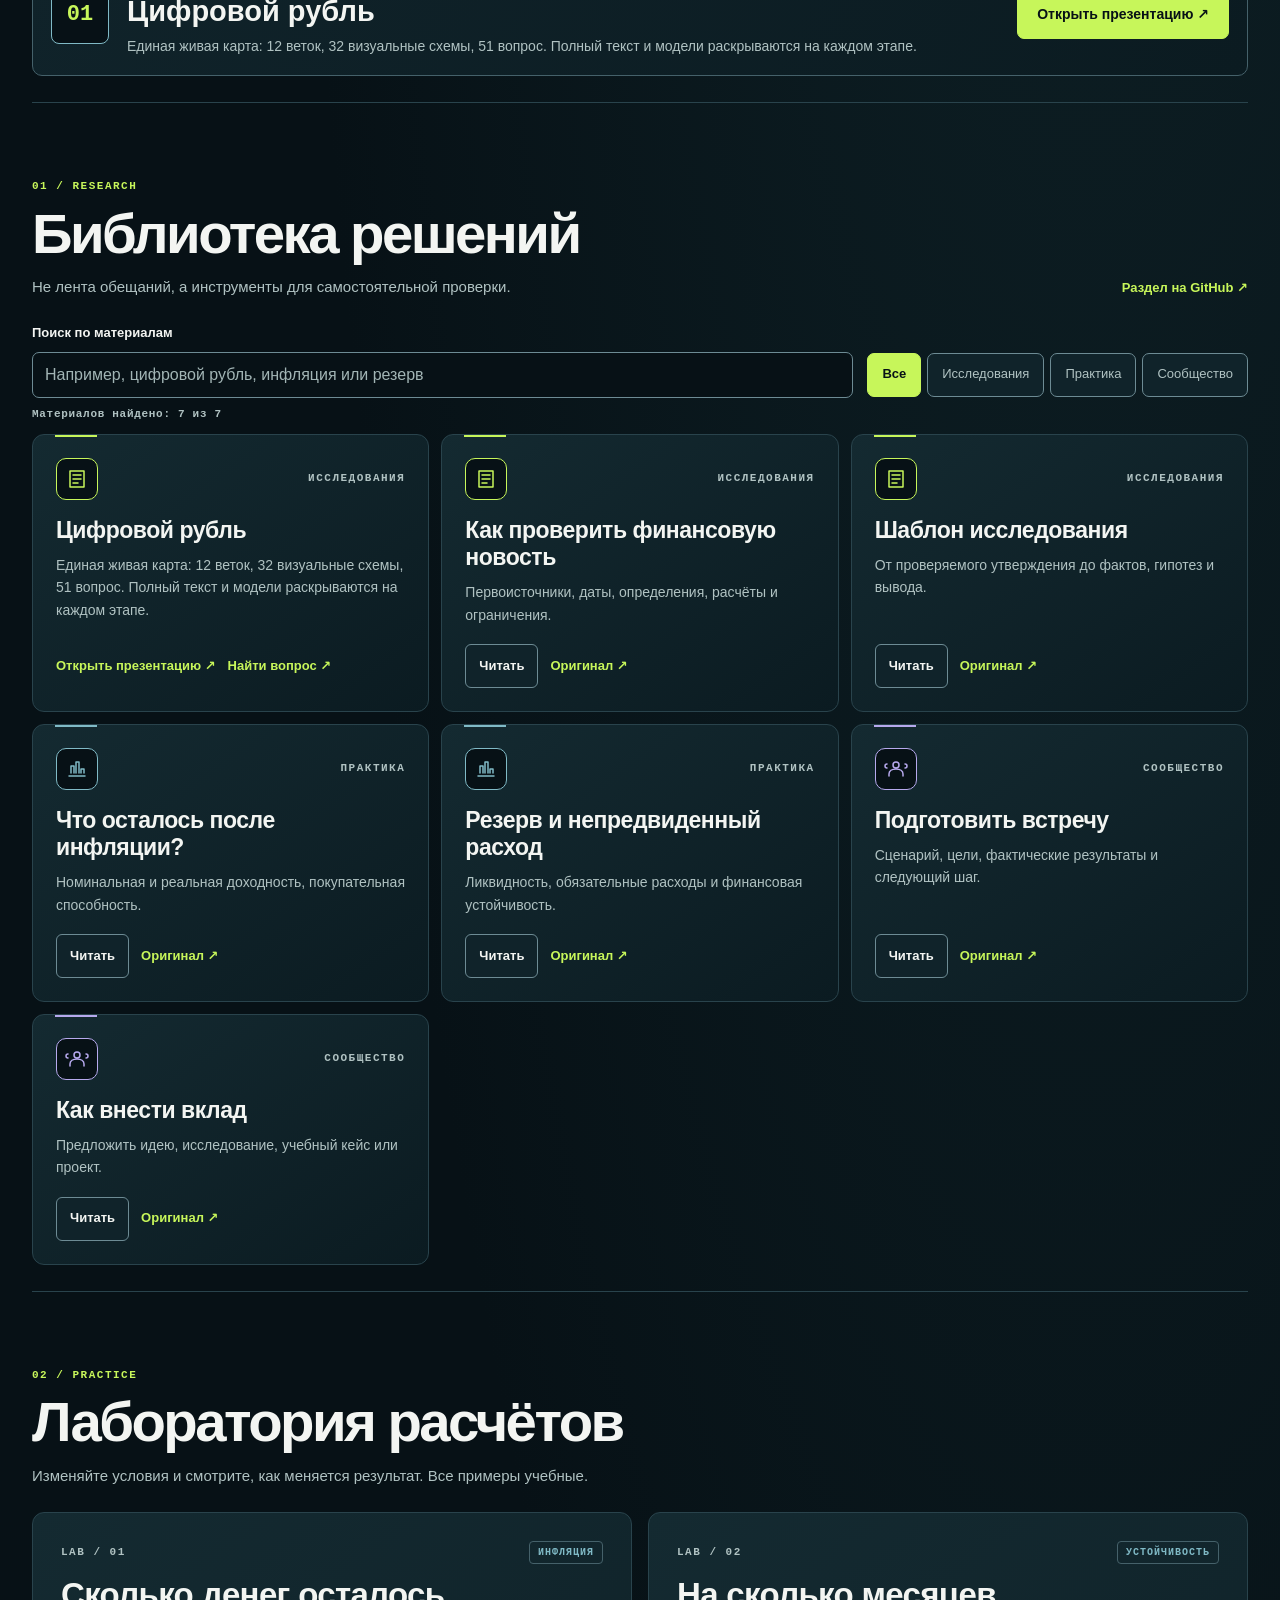
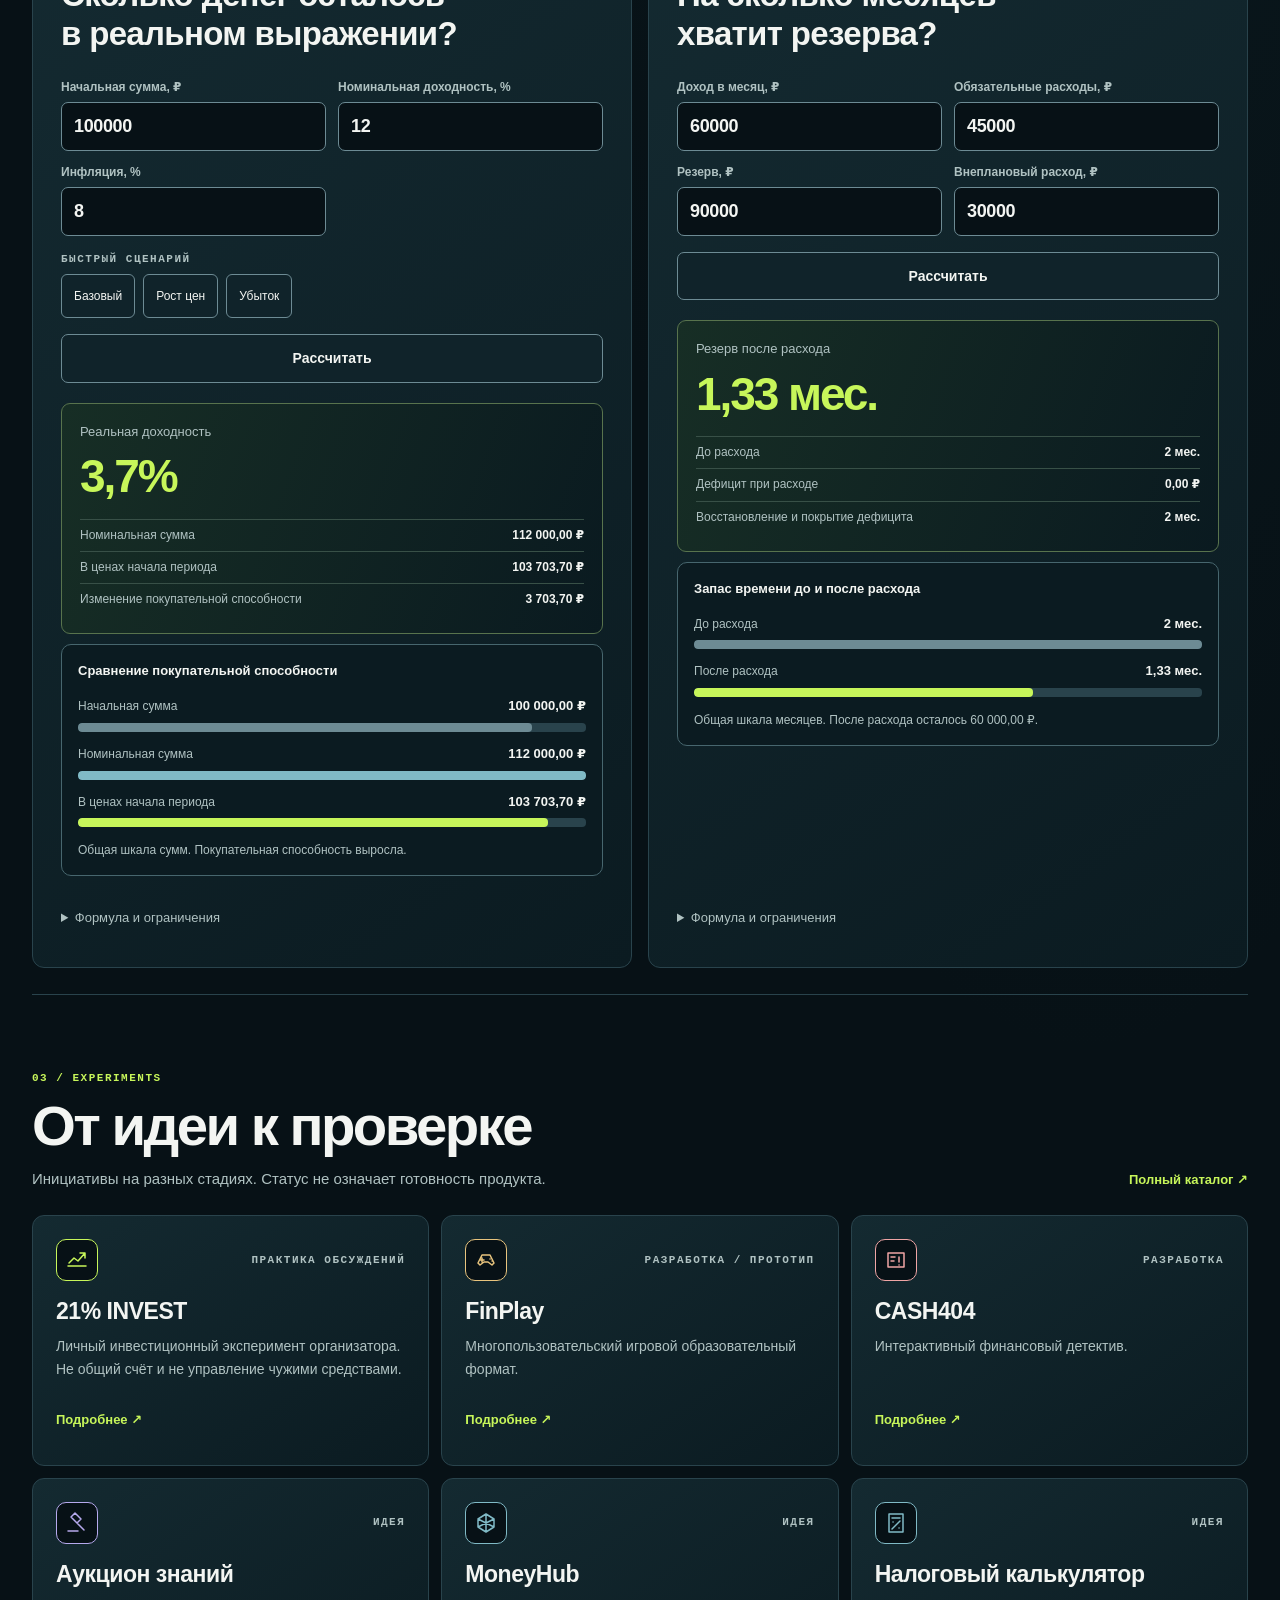
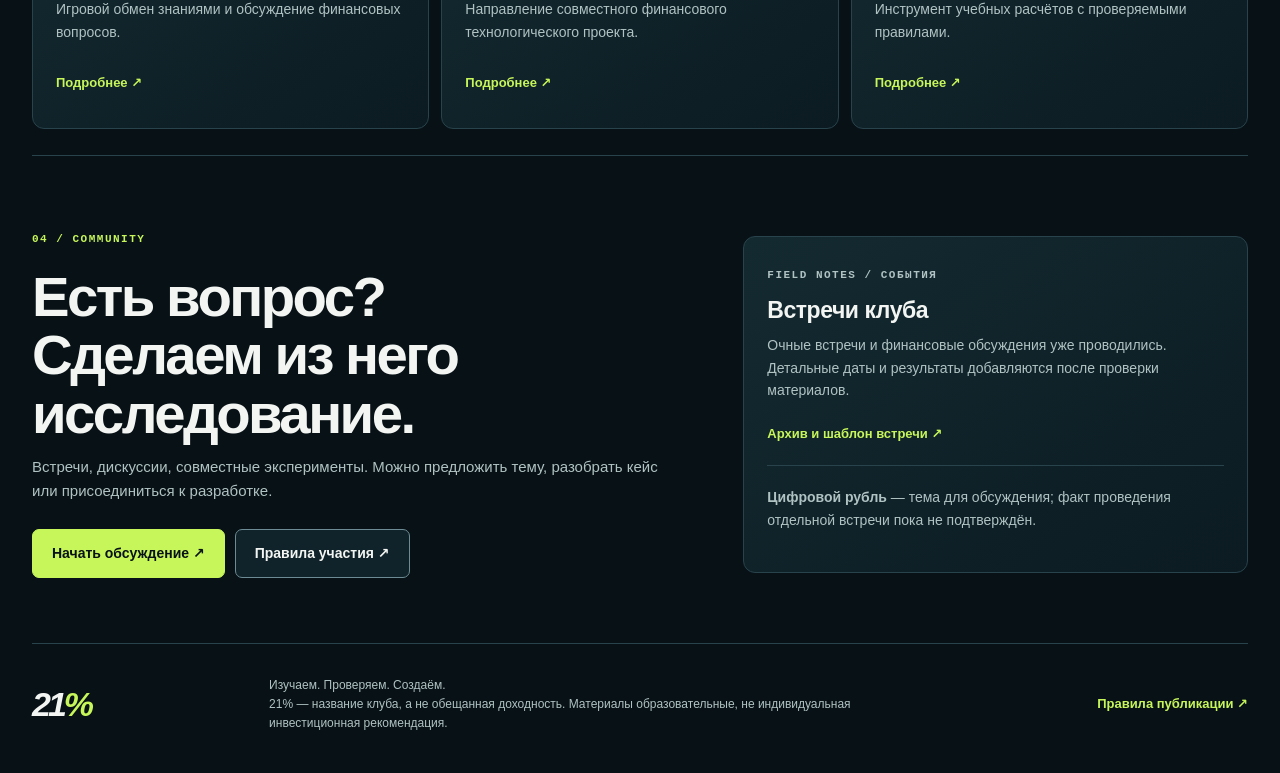
==== commit de3a981e: "v0.0.27 — Сделал схемы исследования понятнее" ====
--- a/docs/index.html
+++ b/docs/index.html
@@ -84,7 +84,7 @@
   <div><span class="micro">01 / БИБЛИОТЕКА</span><strong id="resource-count">Материалы</strong></div>
   <div><span class="micro">02 / ПРАКТИКУМ</span><strong>2 калькулятора</strong></div>
   <div><span class="micro">03 / ИНИЦИАТИВЫ</span><strong id="project-count">Каталог</strong></div>
-  <div><span class="micro">04 / ВЕРСИЯ</span><strong id="version">0.0.26</strong></div>
+  <div><span class="micro">04 / ВЕРСИЯ</span><strong id="version">0.0.27</strong></div>
  </div>
  <section id="feed" class="section" aria-labelledby="feed-title"><div class="section-head"><div><p class="eyebrow">01 / LATEST</p><h2 id="feed-title">Лента клуба</h2><p class="sub">Последние опубликованные исследования. Полный архив — в каталоге.</p></div><a class="text-link" href="#research">Все исследования ↗</a></div><div id="research-feed" class="research-list"><article class="research-entry"><span class="research-glyph" aria-hidden="true">01</span><div><p class="micro">ДЕНЬГИ И ПЛАТЕЖИ · <time datetime="2026-11-28">28.11.2026</time></p><h3>Цифровой рубль</h3><p>Единая живая карта: 12 веток, 32 визуальные схемы, 51 вопрос. Полный текст и модели раскрываются на каждом этапе.</p></div><a class="button primary" href="ruble/">Открыть презентацию ↗</a></article></div></section>
  <section id="research" class="section" aria-labelledby="research-title"><div class="section-head"><div><p class="eyebrow">02 / RESEARCH</p><h2 id="research-title">Исследования</h2><p class="sub">Единый каталог динамических исследований: от вопроса к выводам, с проверяемыми источниками и практическими моделями.</p></div></div><div id="research-catalog" class="research-list"><article class="research-entry"><span class="research-glyph" aria-hidden="true">01</span><div><p class="micro">ДЕНЬГИ И ПЛАТЕЖИ · <time datetime="2026-11-28">28.11.2026</time></p><h3>Цифровой рубль</h3><p>Единая живая карта: 12 веток, 32 визуальные схемы, 51 вопрос. Полный текст и модели раскрываются на каждом этапе.</p></div><a class="button primary" href="ruble/">Открыть презентацию ↗</a></article></div></section>
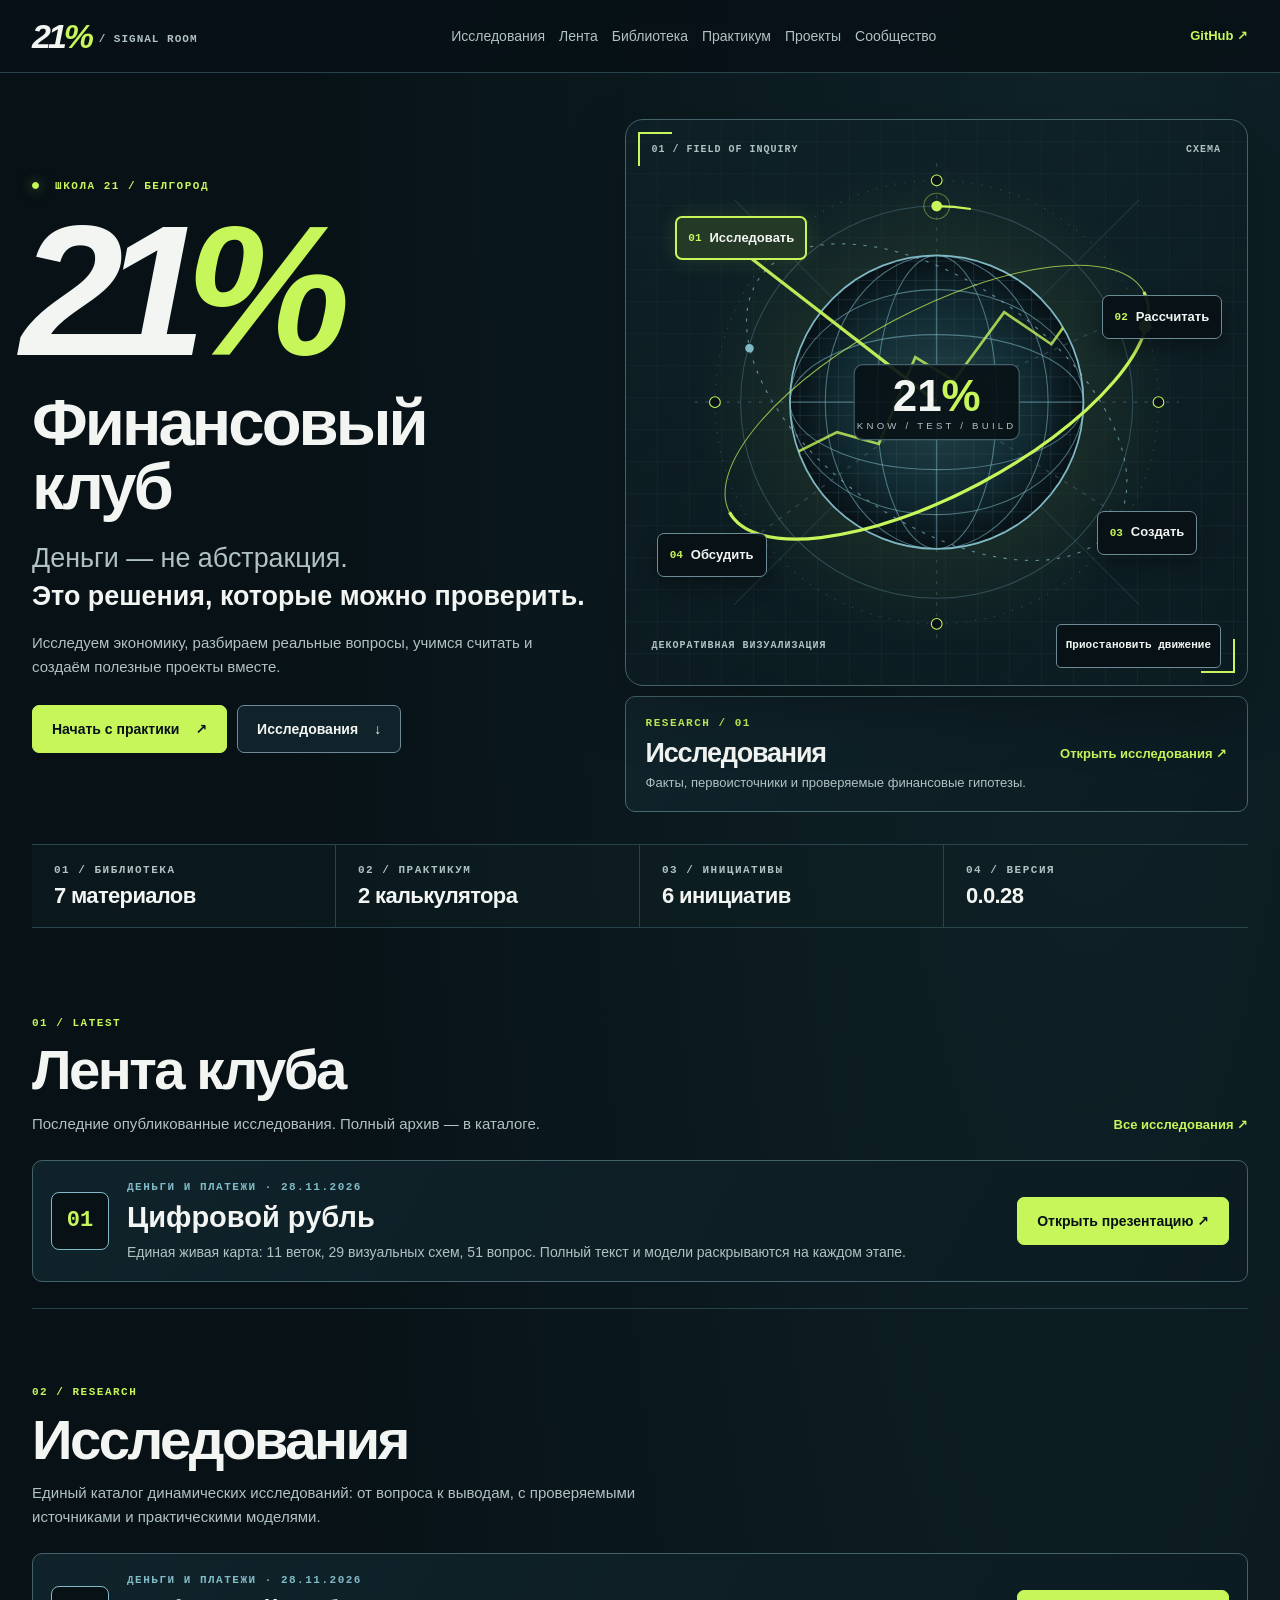
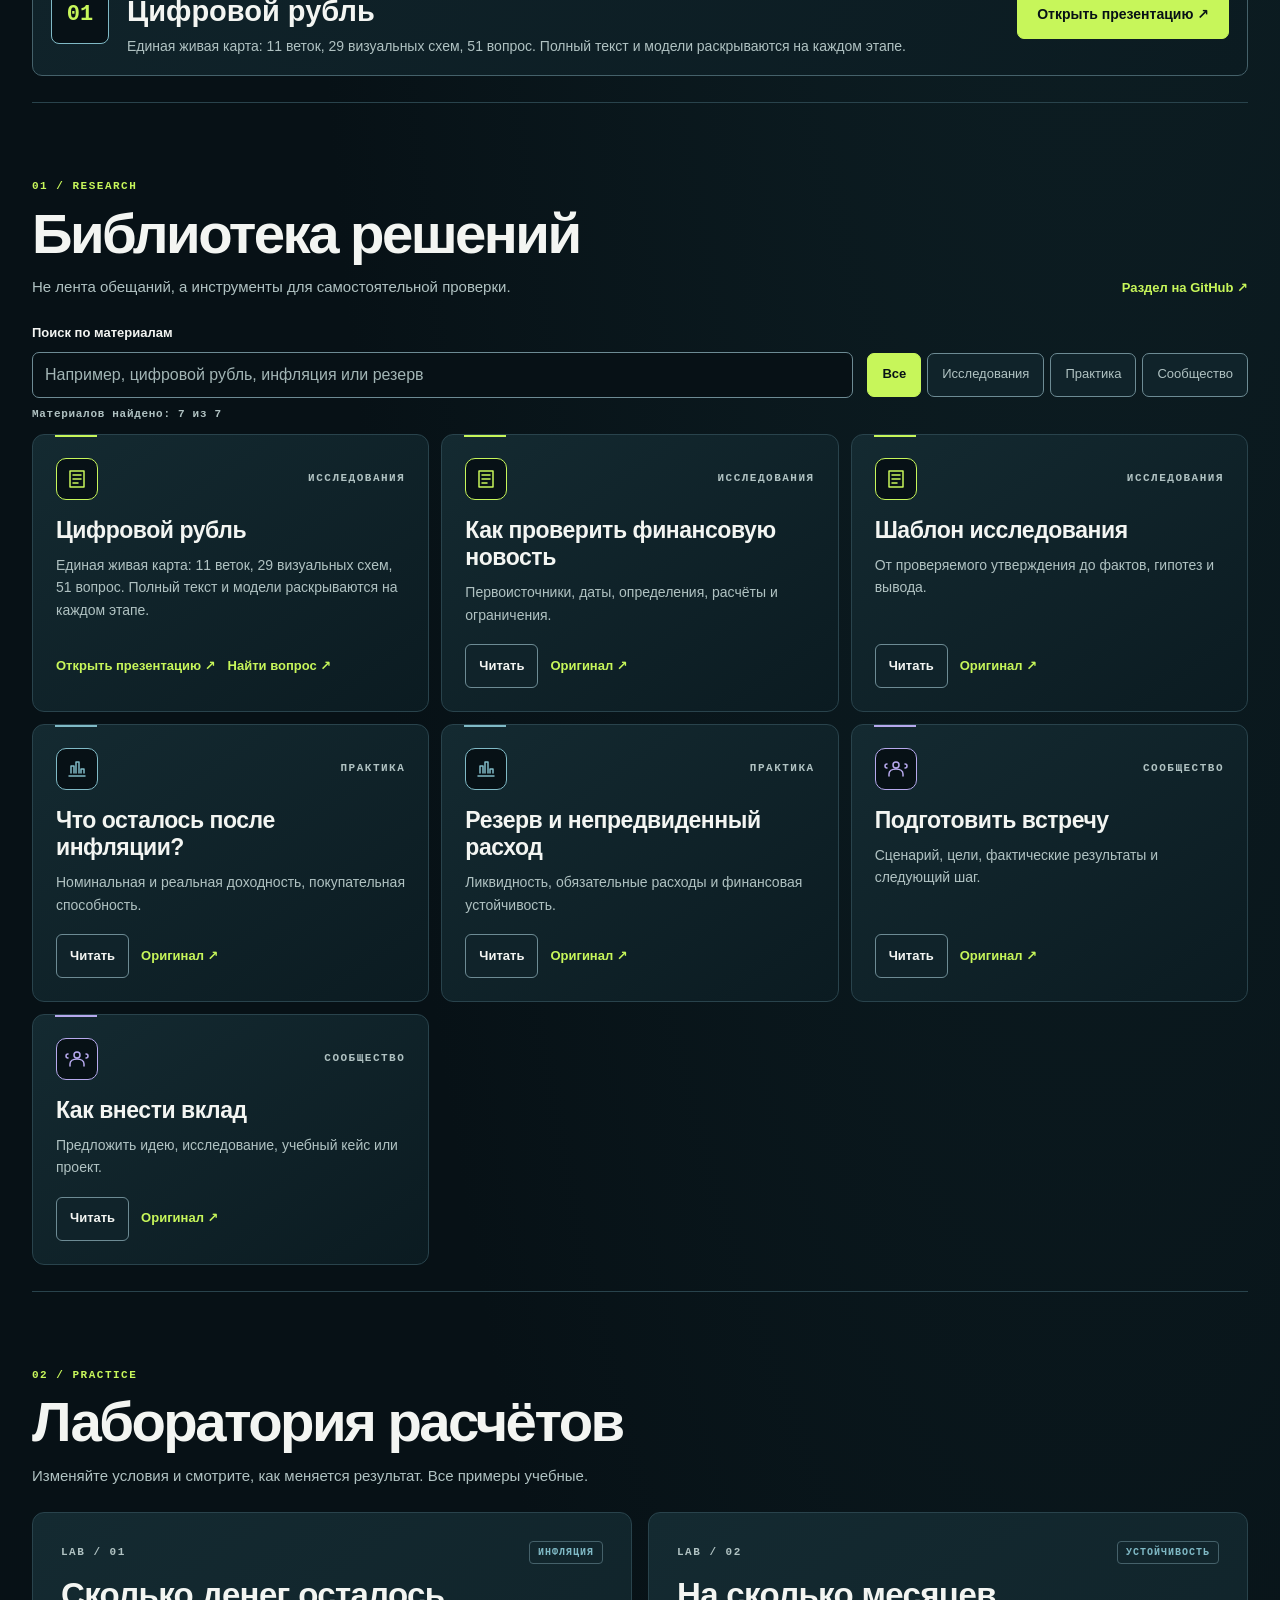
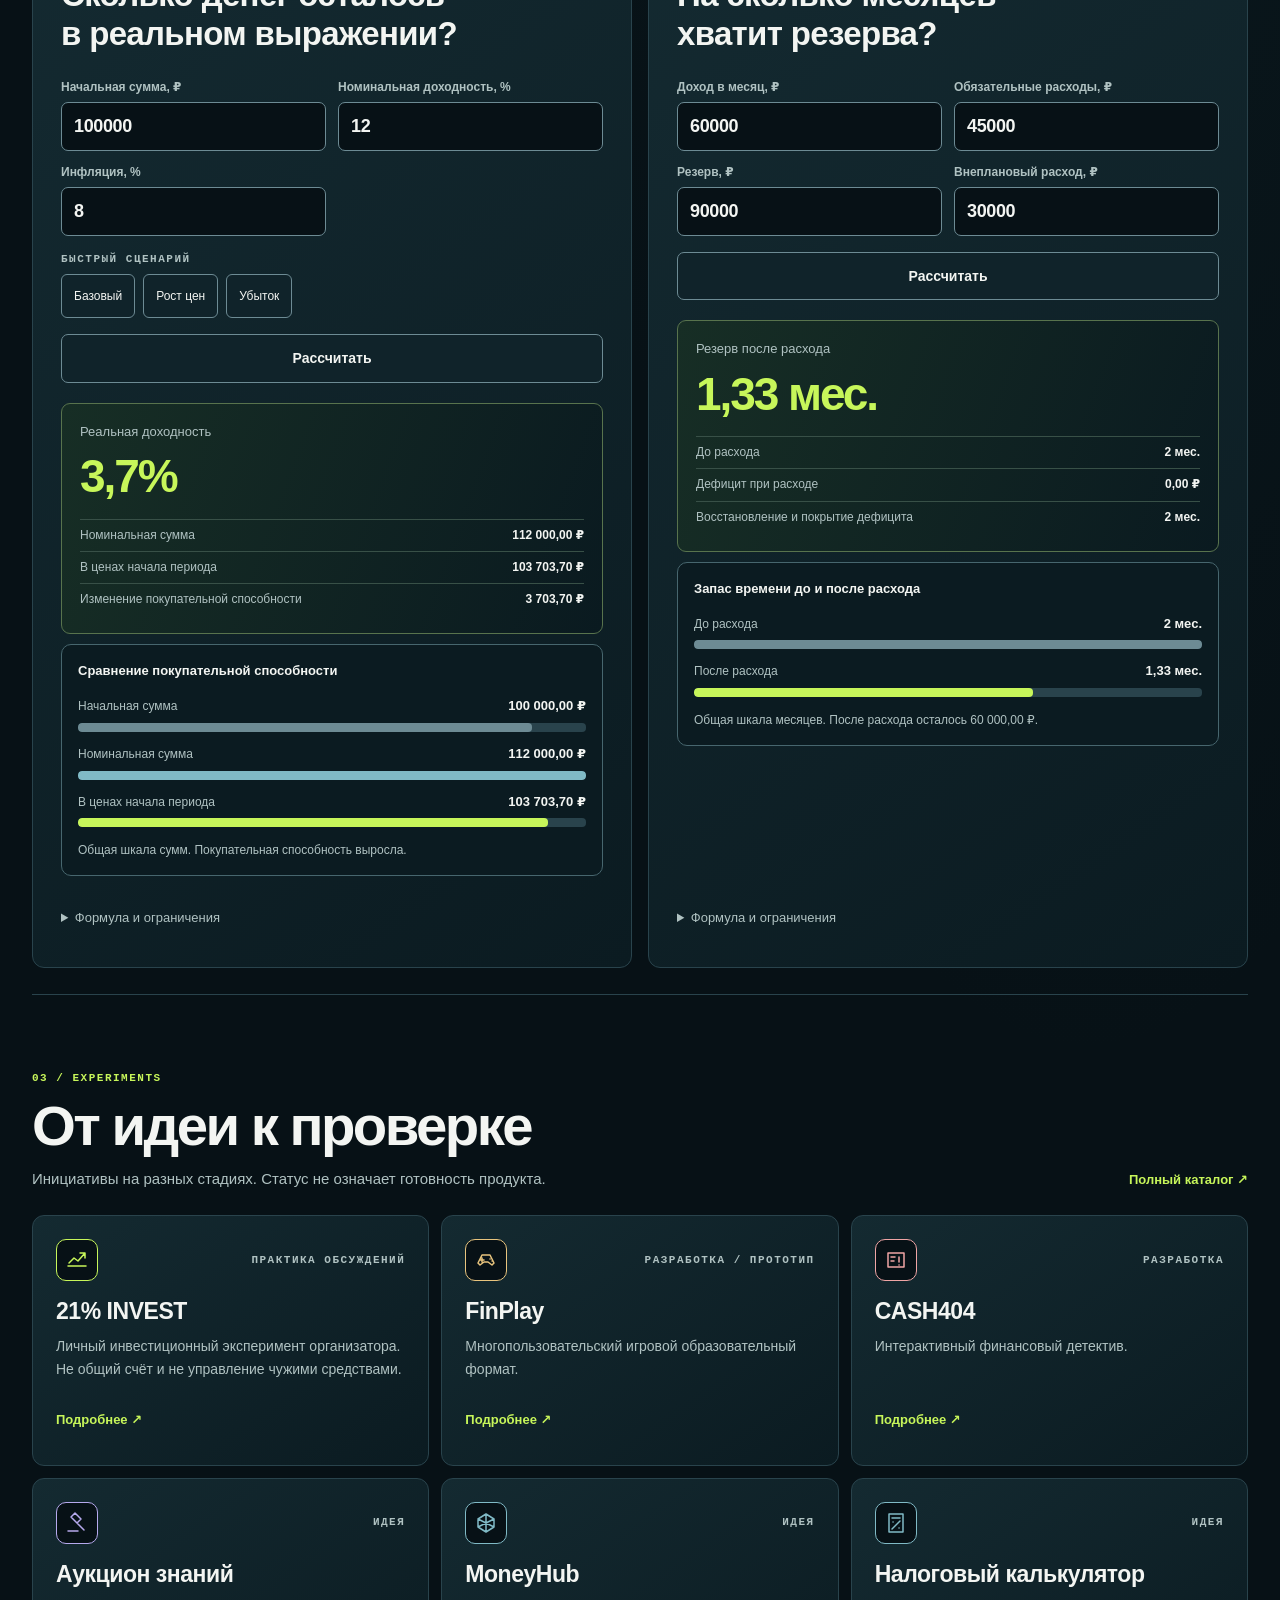
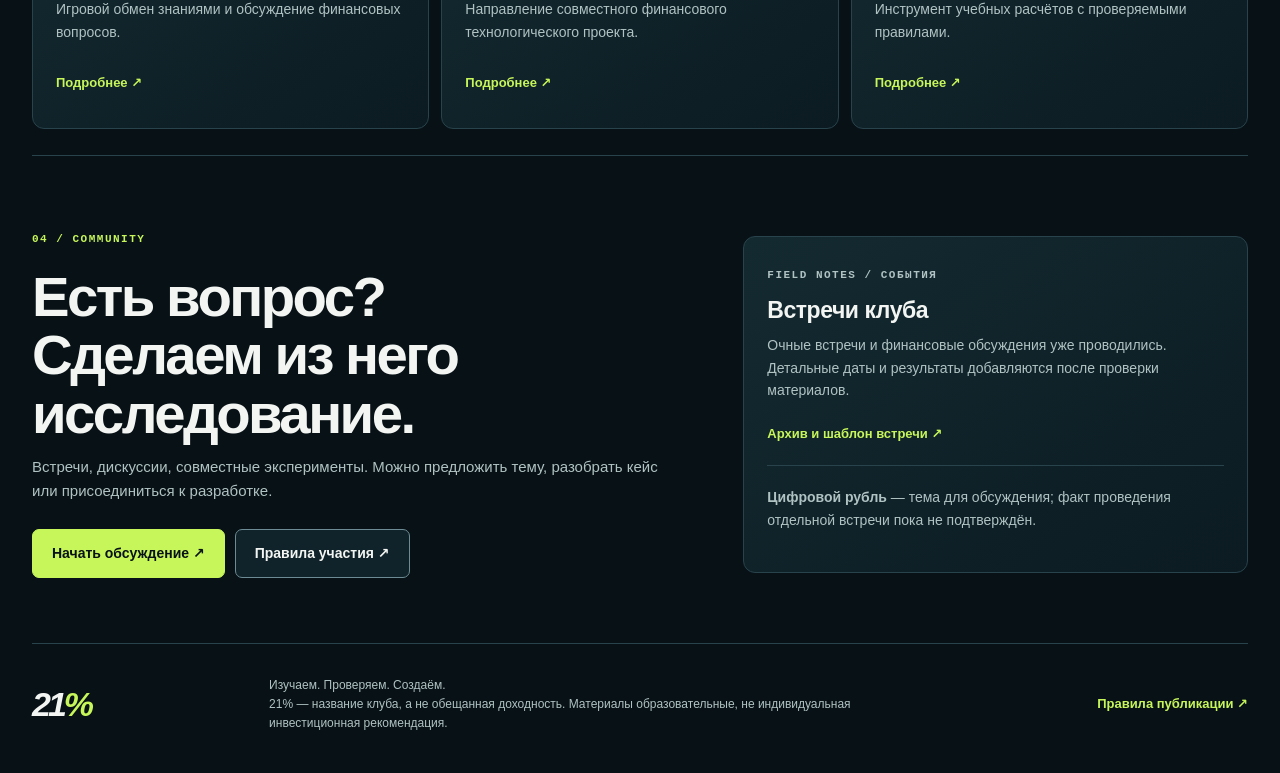
==== commit 99a54bc7: "v0.0.28 — Уточнил тарифы и риски цифрового рубля" ====
--- a/docs/index.html
+++ b/docs/index.html
@@ -84,10 +84,10 @@
   <div><span class="micro">01 / БИБЛИОТЕКА</span><strong id="resource-count">Материалы</strong></div>
   <div><span class="micro">02 / ПРАКТИКУМ</span><strong>2 калькулятора</strong></div>
   <div><span class="micro">03 / ИНИЦИАТИВЫ</span><strong id="project-count">Каталог</strong></div>
-  <div><span class="micro">04 / ВЕРСИЯ</span><strong id="version">0.0.27</strong></div>
+  <div><span class="micro">04 / ВЕРСИЯ</span><strong id="version">0.0.28</strong></div>
  </div>
- <section id="feed" class="section" aria-labelledby="feed-title"><div class="section-head"><div><p class="eyebrow">01 / LATEST</p><h2 id="feed-title">Лента клуба</h2><p class="sub">Последние опубликованные исследования. Полный архив — в каталоге.</p></div><a class="text-link" href="#research">Все исследования ↗</a></div><div id="research-feed" class="research-list"><article class="research-entry"><span class="research-glyph" aria-hidden="true">01</span><div><p class="micro">ДЕНЬГИ И ПЛАТЕЖИ · <time datetime="2026-11-28">28.11.2026</time></p><h3>Цифровой рубль</h3><p>Единая живая карта: 12 веток, 32 визуальные схемы, 51 вопрос. Полный текст и модели раскрываются на каждом этапе.</p></div><a class="button primary" href="ruble/">Открыть презентацию ↗</a></article></div></section>
- <section id="research" class="section" aria-labelledby="research-title"><div class="section-head"><div><p class="eyebrow">02 / RESEARCH</p><h2 id="research-title">Исследования</h2><p class="sub">Единый каталог динамических исследований: от вопроса к выводам, с проверяемыми источниками и практическими моделями.</p></div></div><div id="research-catalog" class="research-list"><article class="research-entry"><span class="research-glyph" aria-hidden="true">01</span><div><p class="micro">ДЕНЬГИ И ПЛАТЕЖИ · <time datetime="2026-11-28">28.11.2026</time></p><h3>Цифровой рубль</h3><p>Единая живая карта: 12 веток, 32 визуальные схемы, 51 вопрос. Полный текст и модели раскрываются на каждом этапе.</p></div><a class="button primary" href="ruble/">Открыть презентацию ↗</a></article></div></section>
+ <section id="feed" class="section" aria-labelledby="feed-title"><div class="section-head"><div><p class="eyebrow">01 / LATEST</p><h2 id="feed-title">Лента клуба</h2><p class="sub">Последние опубликованные исследования. Полный архив — в каталоге.</p></div><a class="text-link" href="#research">Все исследования ↗</a></div><div id="research-feed" class="research-list"><article class="research-entry"><span class="research-glyph" aria-hidden="true">01</span><div><p class="micro">ДЕНЬГИ И ПЛАТЕЖИ · <time datetime="2026-11-28">28.11.2026</time></p><h3>Цифровой рубль</h3><p>Единая живая карта: 11 веток, 29 визуальных схем, 51 вопрос. Полный текст и модели раскрываются на каждом этапе.</p></div><a class="button primary" href="ruble/">Открыть презентацию ↗</a></article></div></section>
+ <section id="research" class="section" aria-labelledby="research-title"><div class="section-head"><div><p class="eyebrow">02 / RESEARCH</p><h2 id="research-title">Исследования</h2><p class="sub">Единый каталог динамических исследований: от вопроса к выводам, с проверяемыми источниками и практическими моделями.</p></div></div><div id="research-catalog" class="research-list"><article class="research-entry"><span class="research-glyph" aria-hidden="true">01</span><div><p class="micro">ДЕНЬГИ И ПЛАТЕЖИ · <time datetime="2026-11-28">28.11.2026</time></p><h3>Цифровой рубль</h3><p>Единая живая карта: 11 веток, 29 визуальных схем, 51 вопрос. Полный текст и модели раскрываются на каждом этапе.</p></div><a class="button primary" href="ruble/">Открыть презентацию ↗</a></article></div></section>
  <section id="library" class="section" aria-labelledby="library-title">
   <div class="section-head"><div><p class="eyebrow">01 / RESEARCH</p><h2 id="library-title">Библиотека решений</h2><p class="sub">Не лента обещаний, а инструменты для самостоятельной проверки.</p></div><a class="text-link" href="https://github.com/Sashido01/21percent/tree/main/research">Раздел на GitHub ↗</a></div>
   <div id="library-controls" class="library-controls" hidden><label class="search-label" for="search">Поиск по материалам</label><input id="search" type="search" placeholder="Например, цифровой рубль, инфляция или резерв" autocomplete="off" maxlength="100"><div class="filters" role="group" aria-label="Категория материала"><button type="button" data-filter="all" aria-pressed="true">Все</button><button type="button" data-filter="research" aria-pressed="false">Исследования</button><button type="button" data-filter="practice" aria-pressed="false">Практика</button><button type="button" data-filter="community" aria-pressed="false">Сообщество</button></div></div>
